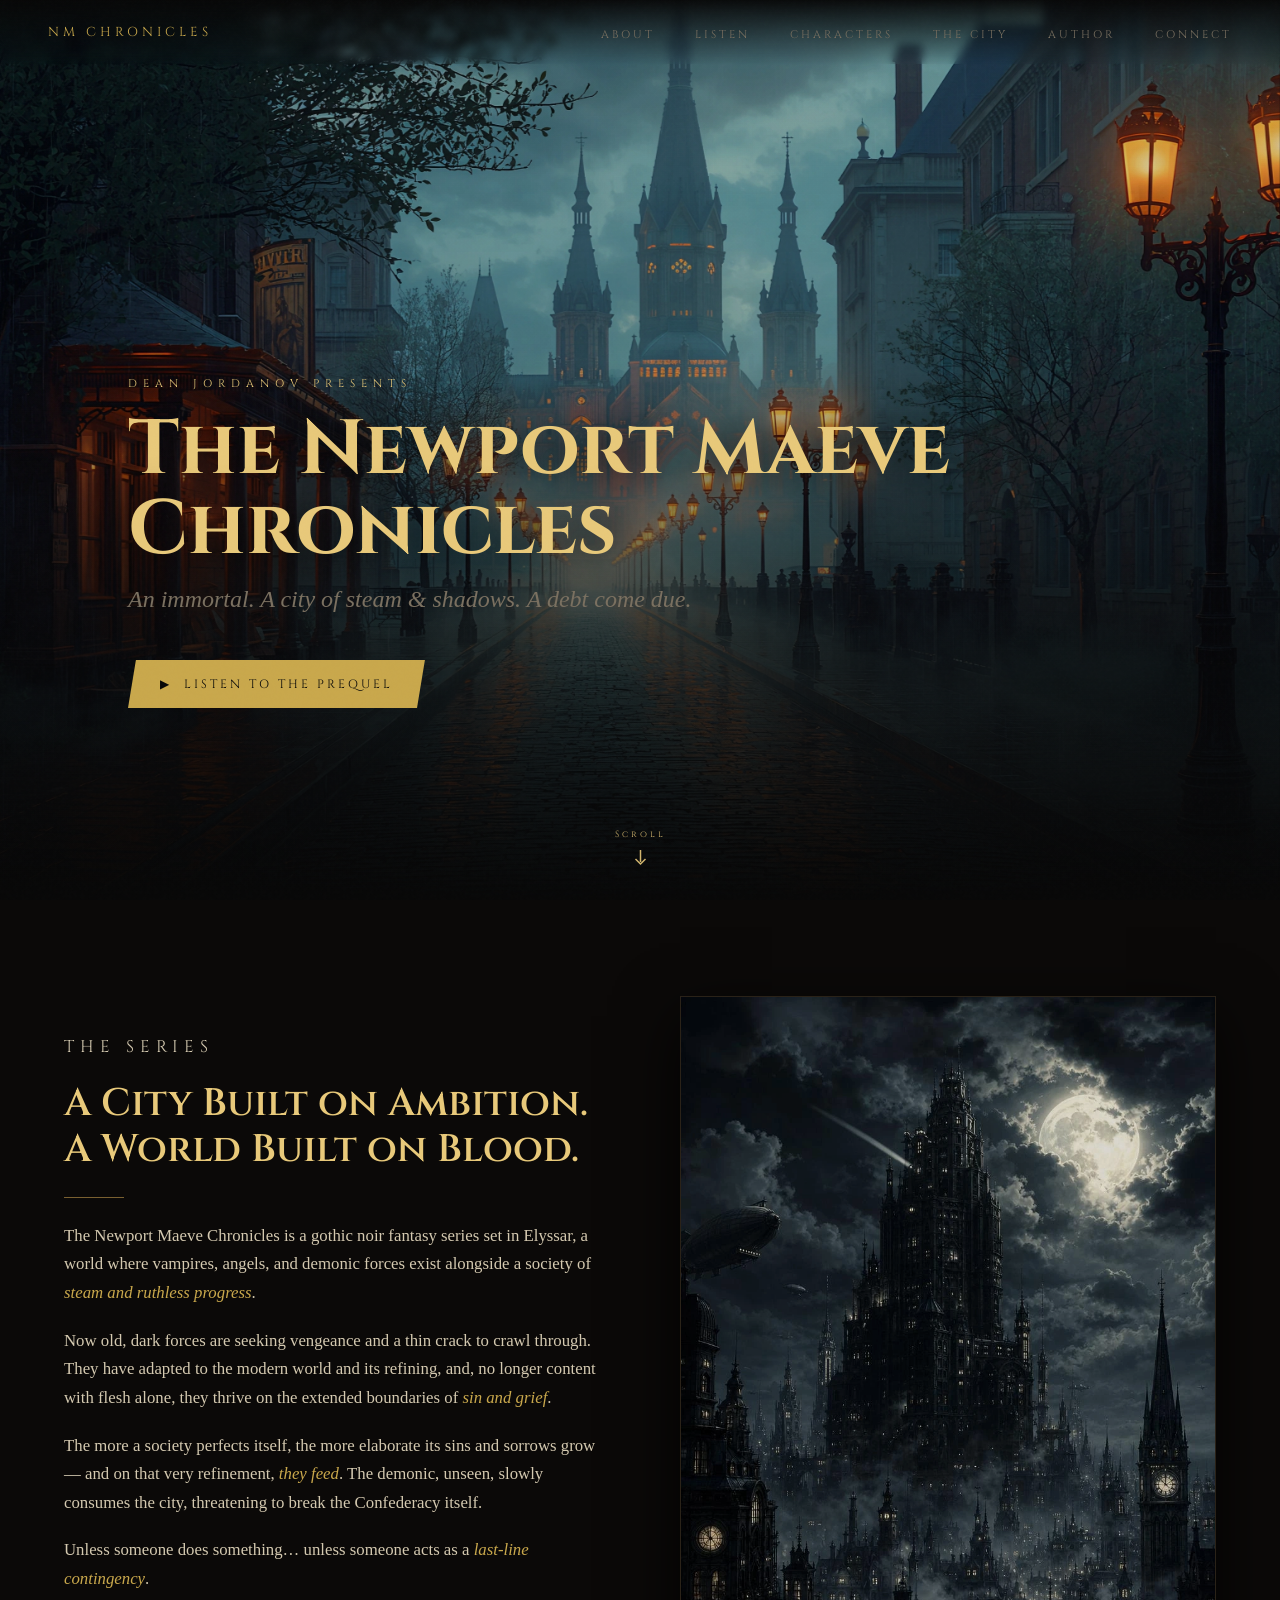
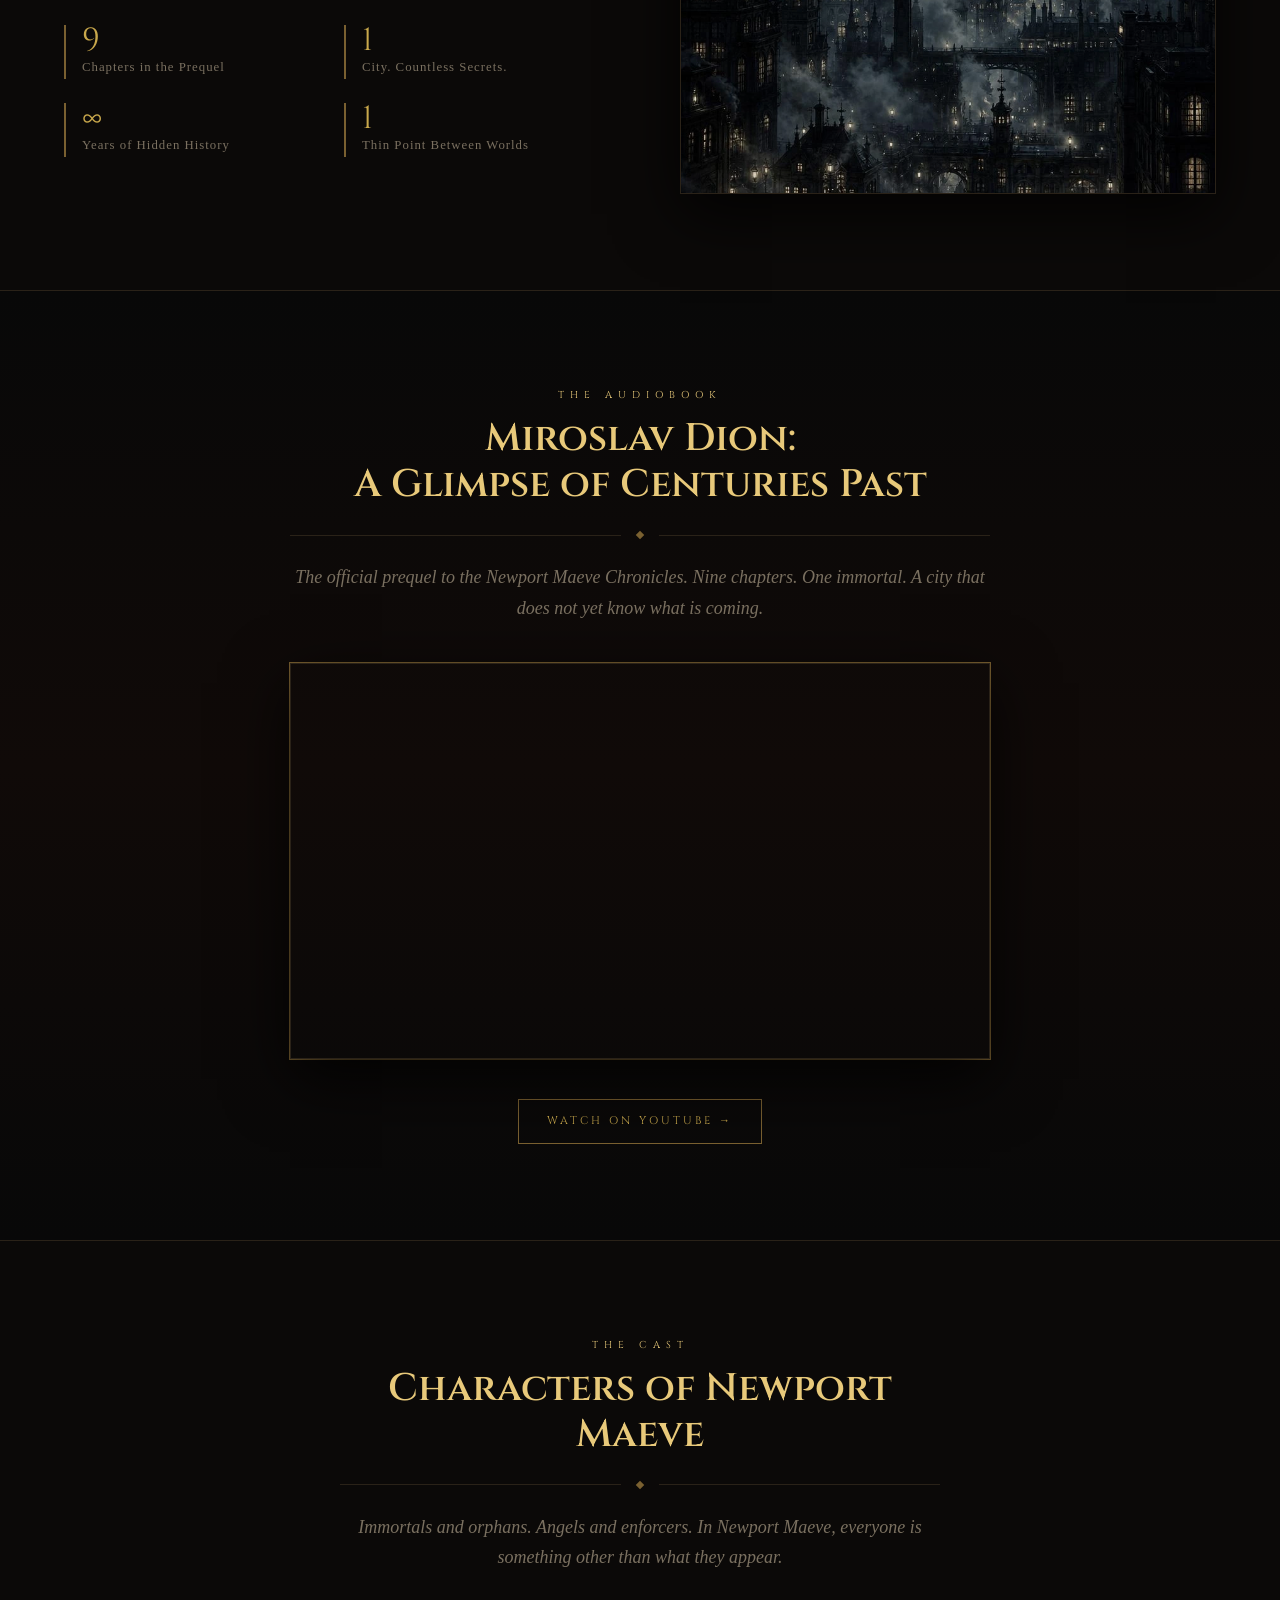
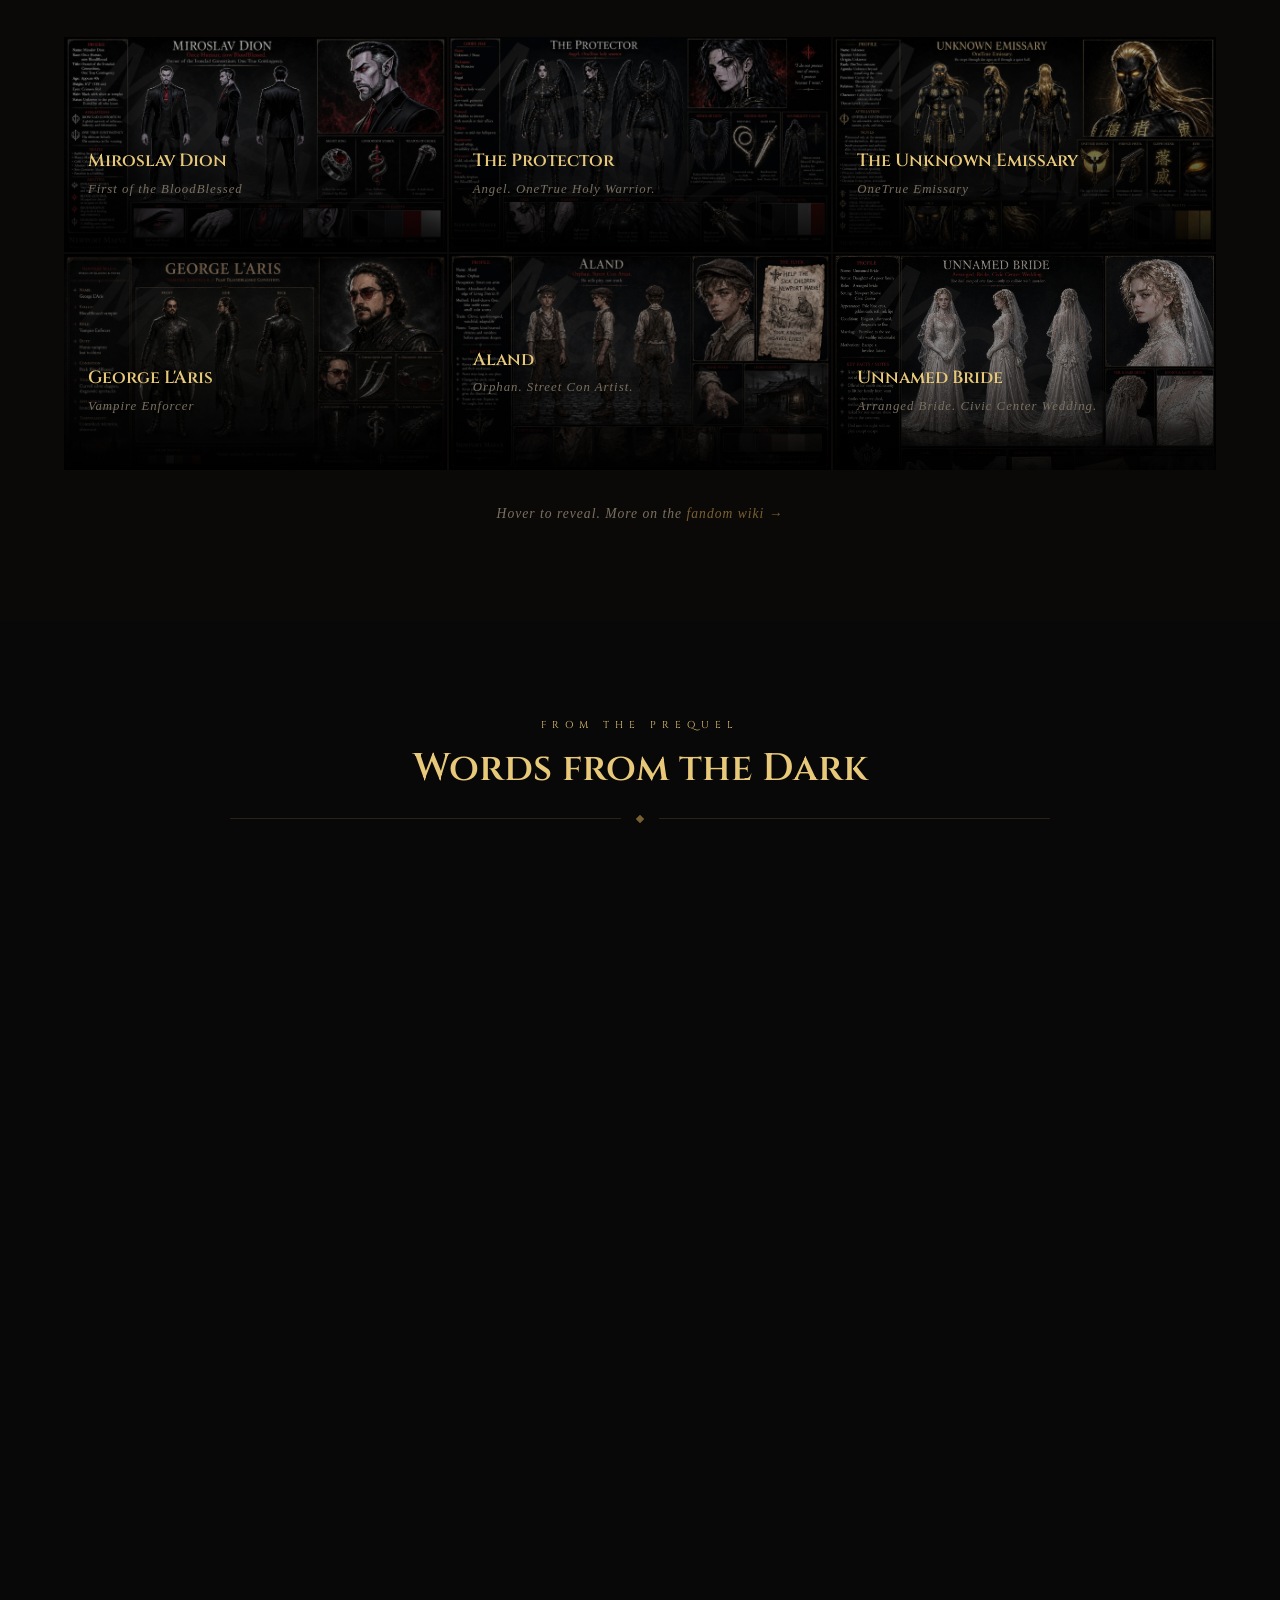
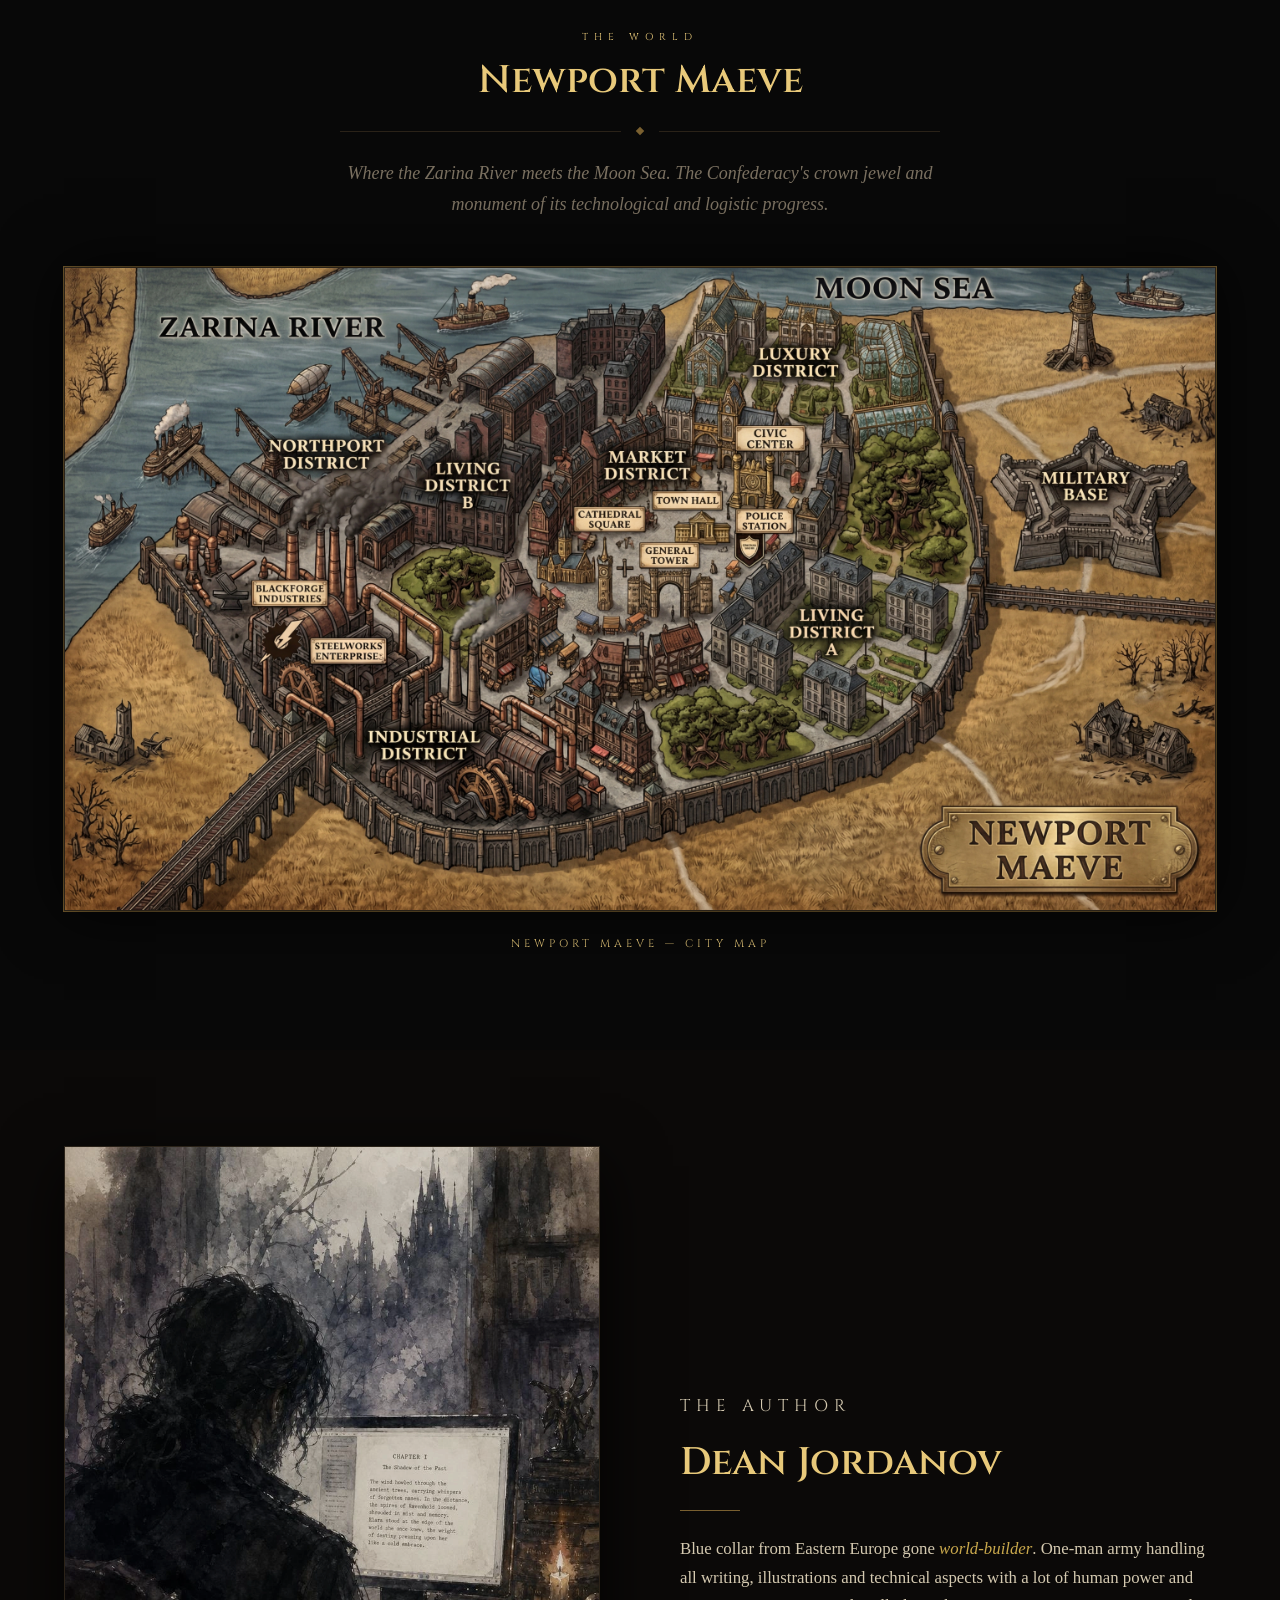
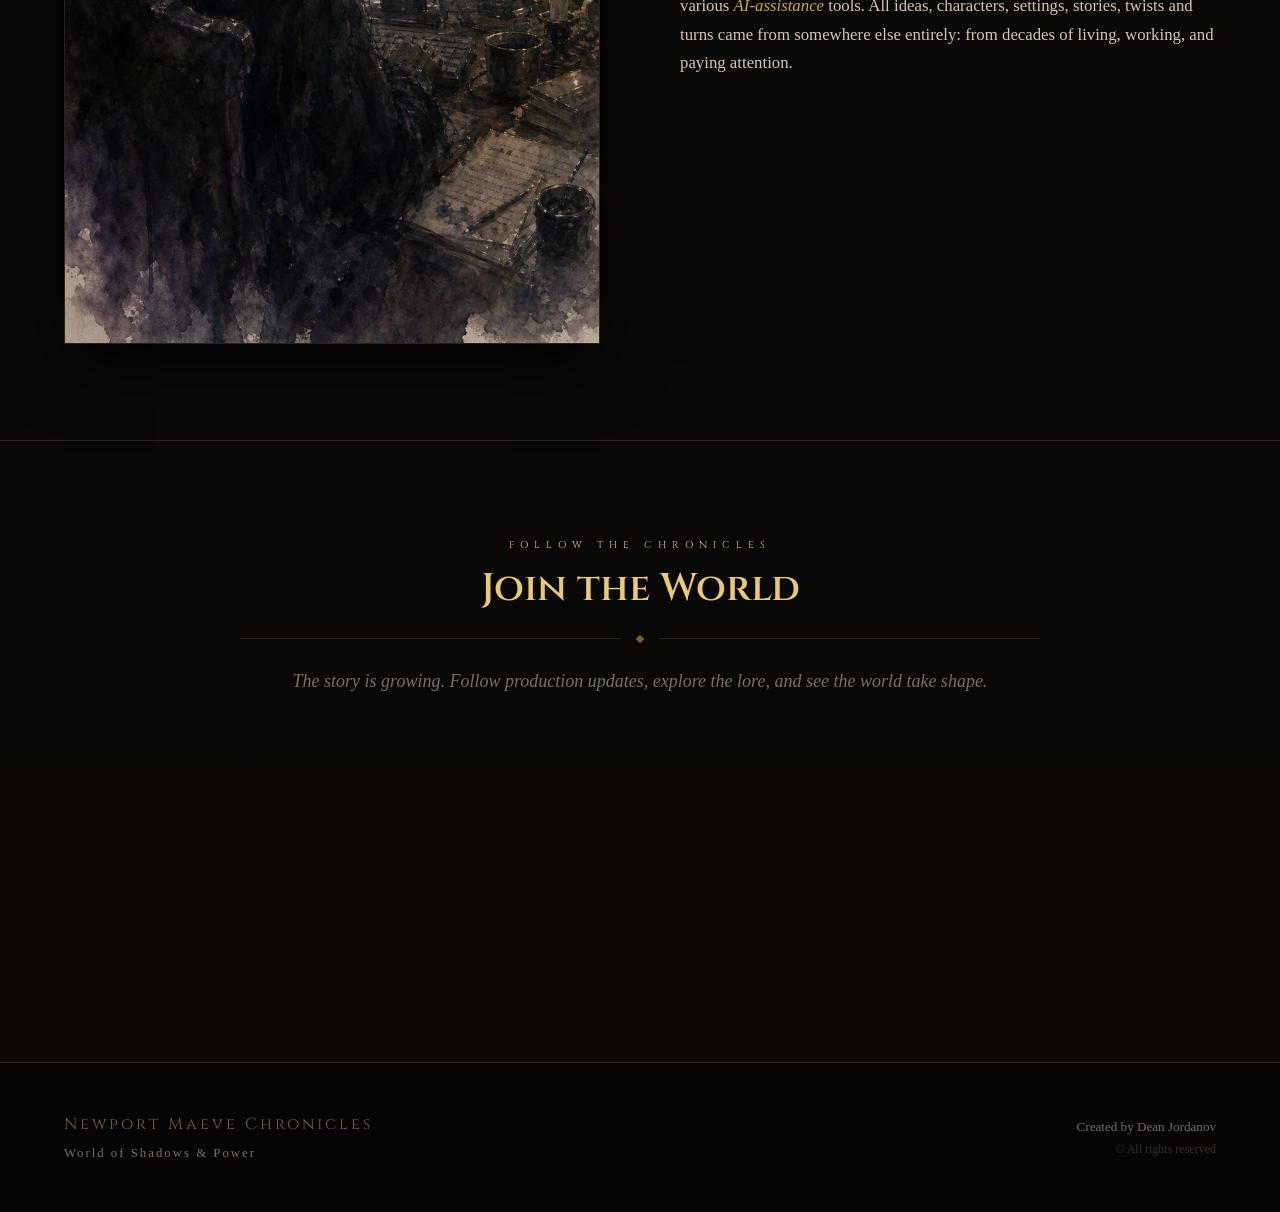
==== index.html @ fdd252ef "refactor: add font files locally and restructure assets folder" ====
<!DOCTYPE html>
<html lang="en">
<head>
<meta charset="UTF-8">
<meta name="viewport" content="width=device-width, initial-scale=1.0">
<meta name="robots" content="index, follow">
<meta name="referrer" content="strict-origin-when-cross-origin">
<meta name="author" content="Dean Jordanov">
<meta name="description" content="A gothic noir fantasy by Dean Jordanov. In Newport Maeve, a city of brass and steam, a thousand-year-old vampire is handed an assignment he cannot refuse. The prequel audiobook is free on YouTube.">
<meta name="keywords" content="Newport Maeve Chronicles, Newport Maeve, dark fantasy series, gothic fantasy, vampire fiction, audiobook, Dean Jordanov, Miroslav Dion, BloodBlessed, dark fantasy audiobook">
<link rel="canonical" href="https://newportmaeve.com/">
<meta property="og:type" content="website">
<meta property="og:site_name" content="The Newport Maeve Chronicles">
<meta property="og:title" content="The Newport Maeve Chronicles | An immortal. A city of steam &amp; shadows. A debt come due.">
<meta property="og:description" content="A gothic noir fantasy by Dean Jordanov. In Newport Maeve, a city of brass and steam, a thousand-year-old vampire is handed an assignment he cannot refuse. The prequel audiobook is free on YouTube.">
<meta property="og:image" content="https://newportmaeve.com/assets/images/cover.webp">
<meta property="og:url" content="https://newportmaeve.com/">
<meta name="twitter:card" content="summary_large_image">
<meta name="twitter:title" content="The Newport Maeve Chronicles | An immortal. A city of steam &amp; shadows. A debt come due.">
<meta name="twitter:description" content="A gothic noir fantasy by Dean Jordanov. In Newport Maeve, a city of brass and steam, a thousand-year-old vampire takes an assignment he cannot refuse.">
<meta name="twitter:image" content="https://newportmaeve.com/assets/images/cover.webp">
<title>The Newport Maeve Chronicles | Gothic Noir Fantasy</title>
<script type="application/ld+json" src="data/schema.json"></script>
<link rel="stylesheet" href="css/reset.css">
<link rel="stylesheet" href="css/general.css">
<link rel="stylesheet" href="css/typography.css">
<link rel="stylesheet" href="css/components/nav.css">
<link rel="stylesheet" href="css/components/hero.css">
<link rel="stylesheet" href="css/components/about.css">
<link rel="stylesheet" href="css/components/listen.css">
<link rel="stylesheet" href="css/components/characters.css">
<link rel="stylesheet" href="css/components/quotes.css">
<link rel="stylesheet" href="css/components/map.css">
<link rel="stylesheet" href="css/components/author.css">
<link rel="stylesheet" href="css/components/connect.css">
<link rel="stylesheet" href="css/components/footer.css">
<link rel="stylesheet" href="css/components/lightbox.css">
</head>
<body>

<nav>
  <a href="#" class="nav-logo">NM Chronicles</a>
  <ul class="nav-links">
    <li><a href="#about">About</a></li>
    <li><a href="#listen">Listen</a></li>
    <li><a href="#characters">Characters</a></li>
    <li><a href="#map">The City</a></li>
    <li><a href="#author">Author</a></li>
    <li><a href="#connect">Connect</a></li>
  </ul>
</nav>

<section class="hero">
  <div class="hero-bg"></div>
  <div class="hero-overlay"></div>
  <div class="hero-content">
    <p class="hero-eyebrow">Dean Jordanov presents</p>
    <h1 class="hero-title">The Newport Maeve<br>Chronicles</h1>
    <p class="hero-subtitle">An immortal. A city of steam &amp; shadows. A debt come due.</p>
    <a href="https://youtu.be/gg5DZfQgrho?si=nwGPkU6QQ4LaS6uQ" data-site-link="youtube" target="_blank" rel="noopener" class="hero-cta">&#9654;&nbsp; Listen to the Prequel</a>
  </div>
  <div class="scroll-hint">
    <span>Scroll</span>
    <svg width="16" height="20" viewBox="0 0 16 20" fill="none" stroke-width="1.5"><path d="M8 2v12M3 11l5 5 5-5"/></svg>
  </div>
</section>

<section id="about">
  <div class="about">
    <div class="about-text">
      <p class="section-label">The Series</p>
      <h2 class="section-title">A City Built on Ambition.<br>A World Built on Blood.</h2>
      <div class="divider"></div>
      <p>The Newport Maeve Chronicles is a gothic noir fantasy series set in Elyssar, a world where vampires, angels, and demonic forces exist alongside a society of <em>steam and ruthless progress</em>.</p>
      <p>Now old, dark forces are seeking vengeance and a thin crack to crawl through. They have adapted to the modern world and its refining, and, no longer content with flesh alone, they thrive on the extended boundaries of <em>sin and grief</em>.</p> 
      <p>The more a society perfects itself, the more elaborate its sins and sorrows grow — and on that very refinement, <em>they feed</em>. The demonic, unseen, slowly consumes the city, threatening to break the Confederacy itself.</p>
      <p>Unless someone does something… unless someone acts as a <em>last-line contingency</em>.</p>
      <div class="stat-grid">
        <div class="stat"><div class="stat-num">9</div><div class="stat-label">Chapters in the Prequel</div></div>
        <div class="stat"><div class="stat-num">1</div><div class="stat-label">City. Countless Secrets.</div></div>
        <div class="stat"><div class="stat-num">&infin;</div><div class="stat-label">Years of Hidden History</div></div>
        <div class="stat"><div class="stat-num">1</div><div class="stat-label">Thin Point Between Worlds</div></div>
      </div>
    </div>
    <div class="about-img-wrap">
      <img src="assets/images/ironclad.webp" alt="The Ironclad Consortium tower in Newport Maeve">
    </div>
  </div>
</section>

<section id="listen" class="listen-section">
  <div class="listen-inner">
    <p class="section-label">The Audiobook</p>
    <h2 class="section-title">Miroslav Dion:<br>A Glimpse of Centuries Past</h2>
    <div class="ornament"><div class="ornament-line"></div><div class="ornament-diamond"></div><div class="ornament-line"></div></div>
    <p class="section-lead">The official prequel to the Newport Maeve Chronicles. Nine chapters. One immortal. A city that does not yet know what is coming.</p>
    <div class="yt-embed">
      <iframe data-site-link="youtube-embed" src="https://www.youtube-nocookie.com/embed/gg5DZfQgrho" title="Newport Maeve Chronicles Prequel Audiobook" allow="accelerometer; autoplay; clipboard-write; encrypted-media; gyroscope; picture-in-picture; web-share" referrerpolicy="strict-origin-when-cross-origin" allowfullscreen loading="lazy"></iframe>
    </div>
    <a href="https://youtu.be/gg5DZfQgrho?si=nwGPkU6QQ4LaS6uQ" data-site-link="youtube" target="_blank" rel="noopener" class="yt-link">Watch on YouTube &rarr;</a>
  </div>
</section>

<section id="characters" class="characters-section">
  <div class="characters-header">
    <p class="section-label">The Cast</p>
    <h2 class="section-title">Characters of Newport Maeve</h2>
    <div class="ornament"><div class="ornament-line"></div><div class="ornament-diamond"></div><div class="ornament-line"></div></div>
    <p class="section-lead">Immortals and orphans. Angels and enforcers. In Newport Maeve, everyone is something other than what they appear.</p>
  </div>
  <div class="char-grid"></div>
  <p class="char-footnote">Hover to reveal. More on the <a href="https://newport-maeve.fandom.com/wiki/Newport_Maeve_Chronicles_Wiki" data-site-link="fandomWiki" target="_blank">fandom wiki &rarr;</a></p>
</section>

<section id="quotes" class="quotes-section">
  <div class="quotes-inner">
    <p class="section-label">From the Prequel</p>
    <h2 class="section-title">Words from the Dark</h2>
    <div class="ornament"><div class="ornament-line"></div><div class="ornament-diamond"></div><div class="ornament-line"></div></div>
      <blockquote class="pull-quote">
        <p>&ldquo;You presume the One True is asking.&rdquo;</p>
        <cite>&mdash; The Entity, to Dion</cite>
      </blockquote>
      <blockquote class="pull-quote">
        <p>&ldquo;Because it is the pinnacle, your crowning monument to progress. The most technologically advanced city of your age. Where ambition walks hand in hand with hubris. And progress breeds corruption. Corruption blossoms into indulgence. And indulgence sharpens hunger into obsession, polishes desire until it gleams. The hellspawn, Dion&hellip; they do not feed on blood or flesh. They feed on that refinement, on cravings shaped by civilization itself.&rdquo;</p>
        <cite>&mdash; The Entity, on Newport Maeve</cite>
      </blockquote>
      <blockquote class="pull-quote">
        <p>&ldquo;Listen, Protector. It will not happen. I have a strict protocol for who can be what in my society. If you find otherwise, you can seek me out again&mdash;and then we can have any kind of conversation you wish.&rdquo;</p>
        <cite>&mdash; Dion, to the Protector</cite>
      </blockquote>
  </div>
</section>

<section id="map" class="map-section">
  <div class="map-header">
    <p class="section-label">The World</p>
    <h2 class="section-title">Newport Maeve</h2>
    <div class="ornament"><div class="ornament-line"></div><div class="ornament-diamond"></div><div class="ornament-line"></div></div>
    <p class="section-lead">Where the Zarina River meets the Moon Sea. The Confederacy's crown jewel and monument of its technological and logistic progress.</p>
  </div>
  <div class="map-container">
    <img src="assets/images/map.webp" alt="..." loading="lazy">
  </div>
  <p class="map-caption">Newport Maeve — City Map</p>
</section>

<section id="author" class="author-section">
  <div class="author-grid">
    <div class="about-img-wrap">
      <img src="assets/images/architect.webp" alt="Dean Jordanov, creator of The Newport Maeve Chronicles">
    </div>
    <div class="author-text">
      <p class="section-label">The Author</p>
      <h2 class="section-title">Dean Jordanov</h2>
      <div class="divider"></div>
      <p>Blue collar from Eastern Europe gone <em>world-builder</em>. One-man army handling all writing, illustrations and technical aspects with a lot of human power and various <em>AI-assistance</em> tools. All ideas, characters, settings, stories, twists and turns came from somewhere else entirely: from decades of living, working, and paying attention.</p>
    </div>
  </div>
</section>

<section id="connect" class="connect-section">
  <div class="connect-inner">
    <p class="section-label">Follow the Chronicles</p>
    <h2 class="section-title">Join the World</h2>
    <div class="ornament"><div class="ornament-line"></div><div class="ornament-diamond"></div><div class="ornament-line"></div></div>
    <p class="section-lead">The story is growing. Follow production updates, explore the lore, and see the world take shape.</p>
    <div class="links-grid">
      <a href="https://youtu.be/gg5DZfQgrho?si=nwGPkU6QQ4LaS6uQ" data-site-link="youtube" target="_blank" rel="noopener" class="link-card">
        <div class="link-icon">&#9654;</div>
        <div><div class="link-label">YouTube</div><div class="link-desc">Official prequel audiobook</div></div>
      </a>
      <a href="https://newport-maeve.fandom.com/wiki/Newport_Maeve_Chronicles_Wiki" data-site-link="fandomWiki" target="_blank" rel="noopener" class="link-card">
        <div class="link-icon">&#128214;</div>
        <div><div class="link-label">Fandom Wiki</div><div class="link-desc">Lore, characters &amp; world-building</div></div>
      </a>
      <a href="https://www.deviantart.com/deant01/gallery/92908164/Newport Maeve-chroncles-art" data-site-link="deviantArt" target="_blank" rel="noopener" class="link-card">
        <div class="link-icon">&#127912;</div>
        <div><div class="link-label">DeviantArt</div><div class="link-desc">Character concept designs &amp; art</div></div>
      </a>
      <a href="https://www.facebook.com/NewportMaeveChronicles/" data-site-link="facebook" target="_blank" rel="noopener" class="link-card">
        <div class="link-icon">&#128226;</div>
        <div><div class="link-label">Facebook</div><div class="link-desc">Production announcements</div></div>
      </a>
    </div>
  </div>
</section>

<div class="lightbox" id="lightbox" aria-hidden="true">
  <button class="lightbox-close" id="lightboxClose" aria-label="Close">&times;</button>
  <img id="lightboxImg" src="" alt="">
  <span class="lightbox-hint">Click outside or &times; to close</span>
</div>

<footer>
  <div>
    <div class="footer-logo">Newport Maeve Chronicles</div>
    <div class="footer-sub">World of Shadows &amp; Power</div>
  </div>
  <div class="footer-credit">Created by Dean Jordanov<br><span class="footer-copy">&copy; All rights reserved</span></div>
</footer>

<script type="module" src="js/main.js"></script>
</body>
</html>
---- css/general.css ----
:root {
  --gold: #C9A84C;
  --gold-light: #E8C97A;
  --gold-dim: #7A6030;
  --crimson: #8B1A1A;
  --crimson-bright: #C0392B;
  --bg-deep: #080808;
  --bg-card: #0E0C0A;
  --bg-section: #0B0908;
  --text: #D4C9B0;
  --text-dim: #7A7060;
  --border: #2A2218;
}

html {
  scroll-behavior: smooth;
}

body {
  background: var(--bg-deep);
  color: var(--text);
  font-family: 'Crimson Text', Georgia, serif;
  font-size: 18px;
  line-height: 1.7;
  overflow-x: hidden;
  cursor: default;
}

body::before {
  content: '';
  position: fixed;
  inset: 0;
  background-image: url("data:image/svg+xml,%3Csvg viewBox='0 0 256 256' xmlns='http://www.w3.org/2000/svg'%3E%3Cfilter id='noise'%3E%3CfeTurbulence type='fractalNoise' baseFrequency='0.9' numOctaves='4' stitchTiles='stitch'/%3E%3C/filter%3E%3Crect width='100%25' height='100%25' filter='url(%23noise)' opacity='0.04'/%3E%3C/svg%3E");
  pointer-events: none;
  z-index: 9999;
  opacity: 0.35;
}

section {
  padding: 6rem 4rem;
}

#about {
  background: var(--bg-section);
}

@media (max-width: 900px) {
  section {
    padding: 4rem 1.5rem;
  }
}
---- css/typography.css ----
/* Local font-face declarations (load from assets/fonts) */
@font-face {
  font-family: 'Cinzel';
  src: url('../assets/fonts/Cinzel-VariableFont_wght.ttf') format('truetype');
  font-weight: 100 900;
  font-style: normal;
  font-display: swap;
}

.section-label {
  font-family: 'Cinzel', serif;
  font-size: 10px;
  letter-spacing: 6px;
  color: var(--gold-light);
  text-transform: uppercase;
  margin-bottom: 0.75rem;
}

.section-title {
  font-family: 'Cinzel', serif;
  font-size: clamp(1.6rem, 3vw, 2.6rem);
  color: var(--gold-light);
  font-weight: 600;
  margin-bottom: 1.5rem;
  line-height: 1.2;
}

.section-lead {
  color: var(--text-dim);
  font-style: italic;
}

.divider {
  width: 60px;
  height: 1px;
  background: var(--gold-dim);
  margin: 1.5rem 0;
}

.ornament {
  display: flex;
  align-items: center;
  gap: 1rem;
  margin: 1.5rem 0;
}

.ornament-line {
  flex: 1;
  height: 1px;
  background: var(--border);
}

.ornament-diamond {
  width: 6px;
  height: 6px;
  background: var(--gold-dim);
  transform: rotate(45deg);
  flex-shrink: 0;
}
---- css/components/nav.css ----
nav {
  position: fixed;
  top: 0;
  left: 0;
  right: 0;
  z-index: 100;
  display: flex;
  justify-content: space-between;
  align-items: center;
  padding: 0 3rem;
  height: 64px;
  background: linear-gradient(to bottom, rgba(8, 8, 8, 0.97) 0%, rgba(8, 8, 8, 0) 100%);
  backdrop-filter: blur(4px);
}

.nav-logo {
  font-family: 'Cinzel', serif;
  font-size: 13px;
  letter-spacing: 4px;
  color: var(--gold);
  text-transform: uppercase;
  text-decoration: none;
}

.nav-links {
  display: flex;
  gap: 2.5rem;
  list-style: none;
}

.nav-links a {
  font-family: 'Cinzel', serif;
  font-size: 11px;
  letter-spacing: 3px;
  text-transform: uppercase;
  color: var(--text-dim);
  text-decoration: none;
  transition: color 0.3s;
}

.nav-links a:hover {
  color: var(--gold-light);
}

@media (max-width: 900px) {
  nav {
    padding: 0 1.5rem;
  }

  .nav-links {
    gap: 1.2rem;
  }
}

@media (max-width: 600px) {
  .nav-links {
    display: none;
  }
}
---- css/components/hero.css ----
.hero {
  position: relative;
  height: 100vh;
  min-height: 600px;
  display: flex;
  align-items: flex-end;
  overflow: hidden;
}

.hero-bg {
  position: absolute;
  inset: 0;
  background-image: url('../../assets/cover.webp');
  background-size: cover;
  background-position: center 30%;
  transform: scale(1.05);
  animation: heroZoom 20s ease-out forwards;
}

@keyframes heroZoom {
  from { transform: scale(1.05); }
  to { transform: scale(1.0); }
}

.hero-overlay {
  position: absolute;
  inset: 0;
  background: linear-gradient(to bottom, rgba(8, 8, 8, 0.2) 0%, rgba(8, 8, 8, 0.1) 40%, rgba(8, 8, 8, 0.7) 70%, rgba(8, 8, 8, 1) 100%);
}

.hero-content {
  position: relative;
  z-index: 2;
  width: 100%;
  padding: 0 4rem 6rem;
  animation: heroFade 2s ease-out forwards;
}

@keyframes heroFade {
  from {
    opacity: 0;
    transform: translateY(30px);
  }
  to {
    opacity: 1;
    transform: translateY(0);
  }
}

.hero-eyebrow {
  font-family: 'Cinzel', serif;
  font-size: 11px;
  letter-spacing: 6px;
  color: var(--gold-light);
  text-transform: uppercase;
  margin-bottom: 1rem;
}

.hero-title {
  font-family: 'Cinzel', serif;
  font-size: clamp(2.4rem, 6vw, 5.5rem);
  font-weight: 700;
  color: var(--gold-light);
  line-height: 1.05;
  text-shadow: 0 4px 40px rgba(0, 0, 0, 0.9);
  margin-bottom: 0.5rem;
}

.hero-subtitle {
  font-family: 'Crimson Text', serif;
  font-style: italic;
  font-size: clamp(1.1rem, 2vw, 1.5rem);
  color: var(--text-dim);
  margin-bottom: 2.5rem;
}

.hero-cta {
  display: inline-flex;
  align-items: center;
  gap: 0.75rem;
  font-family: 'Cinzel', serif;
  font-size: 12px;
  letter-spacing: 3px;
  text-transform: uppercase;
  color: var(--bg-deep);
  background: var(--gold);
  padding: 14px 32px;
  text-decoration: none;
  transition: background 0.3s, transform 0.2s;
  clip-path: polygon(8px 0%, 100% 0%, calc(100% - 8px) 100%, 0% 100%);
}

.hero-cta:hover {
  background: var(--gold-light);
  transform: translateY(-2px);
}

.scroll-hint {
  position: absolute;
  bottom: 2rem;
  left: 50%;
  transform: translateX(-50%);
  display: flex;
  flex-direction: column;
  align-items: center;
  gap: 6px;
  opacity: 0.9;
  animation: bounce 2s infinite;
}

.scroll-hint span {
  font-family: 'Cinzel', serif;
  font-size: 9px;
  letter-spacing: 3px;
  color: var(--gold-light);
}

.scroll-hint svg {
  stroke: var(--gold-light);
}

@keyframes bounce {
  0%, 100% { transform: translateX(-50%) translateY(0); }
  50% { transform: translateX(-50%) translateY(6px); }
}

@media (max-width: 900px) {
  .hero-content {
    padding: 0 1.5rem 4rem;
  }
}
---- css/components/about.css ----
.about {
  background: var(--bg-section);
  display: grid;
  grid-template-columns: 1fr 1fr;
  gap: 5rem;
  align-items: center;
  max-width: 1200px;
  margin: 0 auto;
}

.about-text p {
  color: var(--text);
  margin-bottom: 1.2rem;
  font-size: 1.05rem;
}

.about-text p em {
  color: var(--gold);
  font-style: italic;
}

.about-img-wrap {
  border: 1px solid var(--border);
  box-shadow: 0 20px 60px rgba(0, 0, 0, 0.8);
}

.about-img-wrap img {
  width: 100%;
  display: block;
  filter: brightness(0.9);
}

.stat-grid {
  display: grid;
  grid-template-columns: 1fr 1fr;
  gap: 1.5rem;
  margin-top: 2rem;
}

.stat {
  border-left: 2px solid var(--gold-dim);
  padding-left: 1rem;
}

.stat-num {
  font-family: 'Cinzel', serif;
  font-size: 2rem;
  color: var(--gold);
  line-height: 1;
}

.stat-label {
  font-size: 0.8rem;
  color: var(--text-dim);
  letter-spacing: 1px;
}

@media (max-width: 900px) {
  .about {
    grid-template-columns: 1fr;
    gap: 2rem;
  }
}
---- css/components/listen.css ----
.listen-section {
  text-align: center;
  background: linear-gradient(to bottom, var(--bg-deep), #100A08, var(--bg-deep));
  border-top: 1px solid var(--border);
  border-bottom: 1px solid var(--border);
}

.listen-inner {
  max-width: 700px;
  margin: 0 auto;
}

.yt-embed {
  margin: 2.5rem auto;
  position: relative;
  padding-bottom: 56.25%;
  height: 0;
  overflow: hidden;
  border: 1px solid var(--border);
  box-shadow: 0 20px 60px rgba(0, 0, 0, 0.8), 0 0 0 1px var(--gold-dim);
}

.yt-embed iframe {
  position: absolute;
  top: 0;
  left: 0;
  width: 100%;
  height: 100%;
  border: 0;
}

.yt-link {
  display: inline-block;
  font-family: 'Cinzel', serif;
  font-size: 11px;
  letter-spacing: 3px;
  color: var(--gold);
  border: 1px solid var(--gold-dim);
  padding: 12px 28px;
  text-decoration: none;
  text-transform: uppercase;
  transition: all 0.3s;
}

.yt-link:hover {
  background: rgba(201, 168, 76, 0.1);
}
---- css/components/characters.css ----
.characters-section {
  background: var(--bg-section);
  max-width: 100%;
}

.characters-header {
  text-align: center;
  max-width: 600px;
  margin: 0 auto 4rem;
}

.char-grid {
  display: grid;
  grid-template-columns: repeat(3, 1fr);
  gap: 2px;
  max-width: 1400px;
  margin: 0 auto;
  /* Reserve vertical space before cards are loaded to avoid layout jump
     Card aspect ratio is 16/9; reserve ~2 rows on desktop so section
     has enough height when content is loaded. Uses min() so it respects
     the container max-width. */
  /* Use viewport height in min() to avoid percentage resolution issues in calc() */
  min-height: calc((min(100vh 1400px) / 3) * (9/16) * 2);
}

.char-card {
  position: relative;
  overflow: hidden;
  aspect-ratio: 16/9;
  cursor: pointer;
  background: #000;
}

.char-card img {
  width: 100%;
  height: 100%;
  object-fit: cover;
  object-position: center top;
  transition: transform 0.6s ease, filter 0.6s ease;
  filter: brightness(0.7) saturate(0.8);
}

.char-card:hover img {
  transform: scale(1.05);
  filter: brightness(0.9) saturate(1);
}

.char-card-overlay {
  position: absolute;
  inset: 0;
  background: linear-gradient(to top, rgba(0, 0, 0, 0.95) 0%, rgba(0, 0, 0, 0.3) 50%, transparent 100%);
  display: flex;
  flex-direction: column;
  justify-content: flex-end;
  padding: 1.5rem;
  transition: opacity 0.3s;
}

.char-card-name {
  font-family: 'Cinzel', serif;
  font-size: 1.1rem;
  color: var(--gold-light);
  font-weight: 600;
  margin-bottom: 2px;
}

.char-card-role {
  font-size: 0.8rem;
  color: var(--text-dim);
  letter-spacing: 1px;
  font-style: italic;
  margin-bottom: 0.6rem;
}

.char-card-quote {
  font-size: 0.82rem;
  color: var(--text);
  font-style: italic;
  line-height: 1.4;
  opacity: 0;
  transform: translateY(8px);
  transition: opacity 0.4s, transform 0.4s;
  border-left: 2px solid var(--crimson);
  padding-left: 0.6rem;
}

.char-card:hover .char-card-quote {
  opacity: 1;
  transform: translateY(0);
}

.char-card::after {
  content: '\2922';
  position: absolute;
  top: 0.8rem;
  right: 0.9rem;
  font-size: 1.1rem;
  color: var(--gold-light);
  opacity: 0;
  transition: opacity 0.3s;
  text-shadow: 0 0 8px rgba(0, 0, 0, 0.9);
  pointer-events: none;
}

.char-card:hover::after {
  opacity: 0.85;
}

.char-footnote {
  text-align: center;
  margin-top: 2rem;
  font-size: 0.85rem;
  color: var(--text-dim);
  font-style: italic;
  letter-spacing: 1px;
}

.char-footnote a {
  color: var(--gold-dim);
  text-decoration: none;
}

@media (max-width: 900px) {
  .char-grid {
    grid-template-columns: 1fr 1fr;
    /* 2 columns: reserve ~3 rows */
    min-height: calc((min(100vh, 1400px) / 2) * (9/16) * 3);
  }
}

@media (max-width: 600px) {
  .char-grid {
    grid-template-columns: 1fr;
    /* 1 column: reserve ~4 rows */
    min-height: calc((min(100vh, 1400px) / 1) * (9/16) * 4);
  }
}
---- css/components/quotes.css ----
.quotes-section {
  background: var(--bg-deep);
  text-align: center;
}

.quotes-inner {
  max-width: 820px;
  margin: 0 auto;
}

.pull-quote {
  margin: 2.5rem 0;
  position: relative;
  padding: 0 1rem;
}

.pull-quote p {
  font-family: 'Crimson Text', serif;
  font-style: italic;
  font-size: clamp(1.1rem, 1.8vw, 1.4rem);
  color: var(--text);
  line-height: 1.6;
}

.pull-quote cite {
  display: block;
  margin-top: 0.85rem;
  font-family: 'Cinzel', serif;
  font-style: normal;
  font-size: 11px;
  letter-spacing: 3px;
  text-transform: uppercase;
  color: var(--gold-light);
}
---- css/components/map.css ----
.map-section {
  background: var(--bg-deep);
  text-align: center;
}

.map-header {
  max-width: 600px;
  margin: 0 auto 3rem;
}

.map-container {
  max-width: 1200px;
  margin: 0 auto;
  position: relative;
  border: 1px solid var(--border);
  box-shadow: 0 0 60px rgba(0, 0, 0, 0.8), 0 0 0 1px var(--gold-dim);
  overflow: hidden;
}

.map-container img {
  width: 100%;
  display: block;
  transition: transform 0.4s ease;
  cursor: zoom-in;
}

.map-container:hover img {
  transform: scale(1.02);
}

.map-caption {
  font-family: 'Cinzel', serif;
  font-size: 11px;
  letter-spacing: 4px;
  color: var(--gold-light);
  margin-top: 1.5rem;
  text-transform: uppercase;
}
---- css/components/author.css ----
.author-section {
  background: var(--bg-section);
}

.author-grid {
  display: grid;
  grid-template-columns: 1fr 1fr;
  gap: 5rem;
  align-items: center;
  max-width: 1200px;
  margin: 0 auto;
}

.author-grid .about-img-wrap {
  order: -1;
}

.author-text p {
  color: var(--text);
  margin-bottom: 1.2rem;
  font-size: 1.05rem;
}

.author-text p em {
  color: var(--gold);
  font-style: italic;
}

@media (max-width: 900px) {
  .author-grid {
    grid-template-columns: 1fr;
    gap: 2rem;
  }

  .author-grid .about-img-wrap {
    order: 0;
  }
}
---- css/components/connect.css ----
.connect-section {
  background: linear-gradient(to bottom, var(--bg-deep), #0D0804);
  text-align: center;
  border-top: 1px solid var(--border);
}

.connect-inner {
  max-width: 800px;
  margin: 0 auto;
}

.links-grid {
  display: grid;
  grid-template-columns: repeat(2, 1fr);
  gap: 1.5rem;
  margin-top: 3rem;
}

.link-card {
  display: flex;
  align-items: center;
  gap: 1.2rem;
  padding: 1.5rem 2rem;
  background: var(--bg-card);
  border: 1px solid var(--border);
  text-decoration: none;
  color: var(--text);
  transition: border-color 0.3s, transform 0.2s, background 0.3s;
  position: relative;
  overflow: hidden;
}

.link-card::before {
  content: '';
  position: absolute;
  left: 0;
  top: 0;
  bottom: 0;
  width: 3px;
  background: var(--gold-dim);
  transition: background 0.3s;
}

.link-card:hover {
  border-color: var(--gold-dim);
  transform: translateY(-2px);
  background: #120E0A;
}

.link-card:hover::before {
  background: var(--gold);
}

.link-icon {
  font-size: 1.8rem;
  flex-shrink: 0;
}

.link-label {
  font-family: 'Cinzel', serif;
  font-size: 11px;
  letter-spacing: 3px;
  color: var(--gold-dim);
  text-transform: uppercase;
  margin-bottom: 2px;
  transition: color 0.3s;
}

.link-card:hover .link-label {
  color: var(--gold);
}

.link-desc {
  font-size: 0.9rem;
  color: var(--text-dim);
}

@media (max-width: 900px) {
  .links-grid {
    grid-template-columns: 1fr;
  }
}
---- css/components/footer.css ----
footer {
  border-top: 1px solid var(--border);
  padding: 3rem 4rem;
  display: flex;
  justify-content: space-between;
  align-items: center;
  background: #050505;
}

.footer-logo {
  font-family: 'Cinzel', serif;
  font-size: 16px;
  color: var(--gold-dim);
  letter-spacing: 3px;
}

.footer-sub {
  font-size: 0.8rem;
  color: var(--text-dim);
  letter-spacing: 2px;
  margin-top: 4px;
}

.footer-credit {
  font-size: 0.82rem;
  color: var(--text-dim);
  text-align: right;
}

.footer-copy {
  font-size: 0.75rem;
  color: #3A3028;
}

@media (max-width: 900px) {
  footer {
    flex-direction: column;
    gap: 1rem;
    text-align: center;
  }

  .footer-credit {
    text-align: center;
  }
}
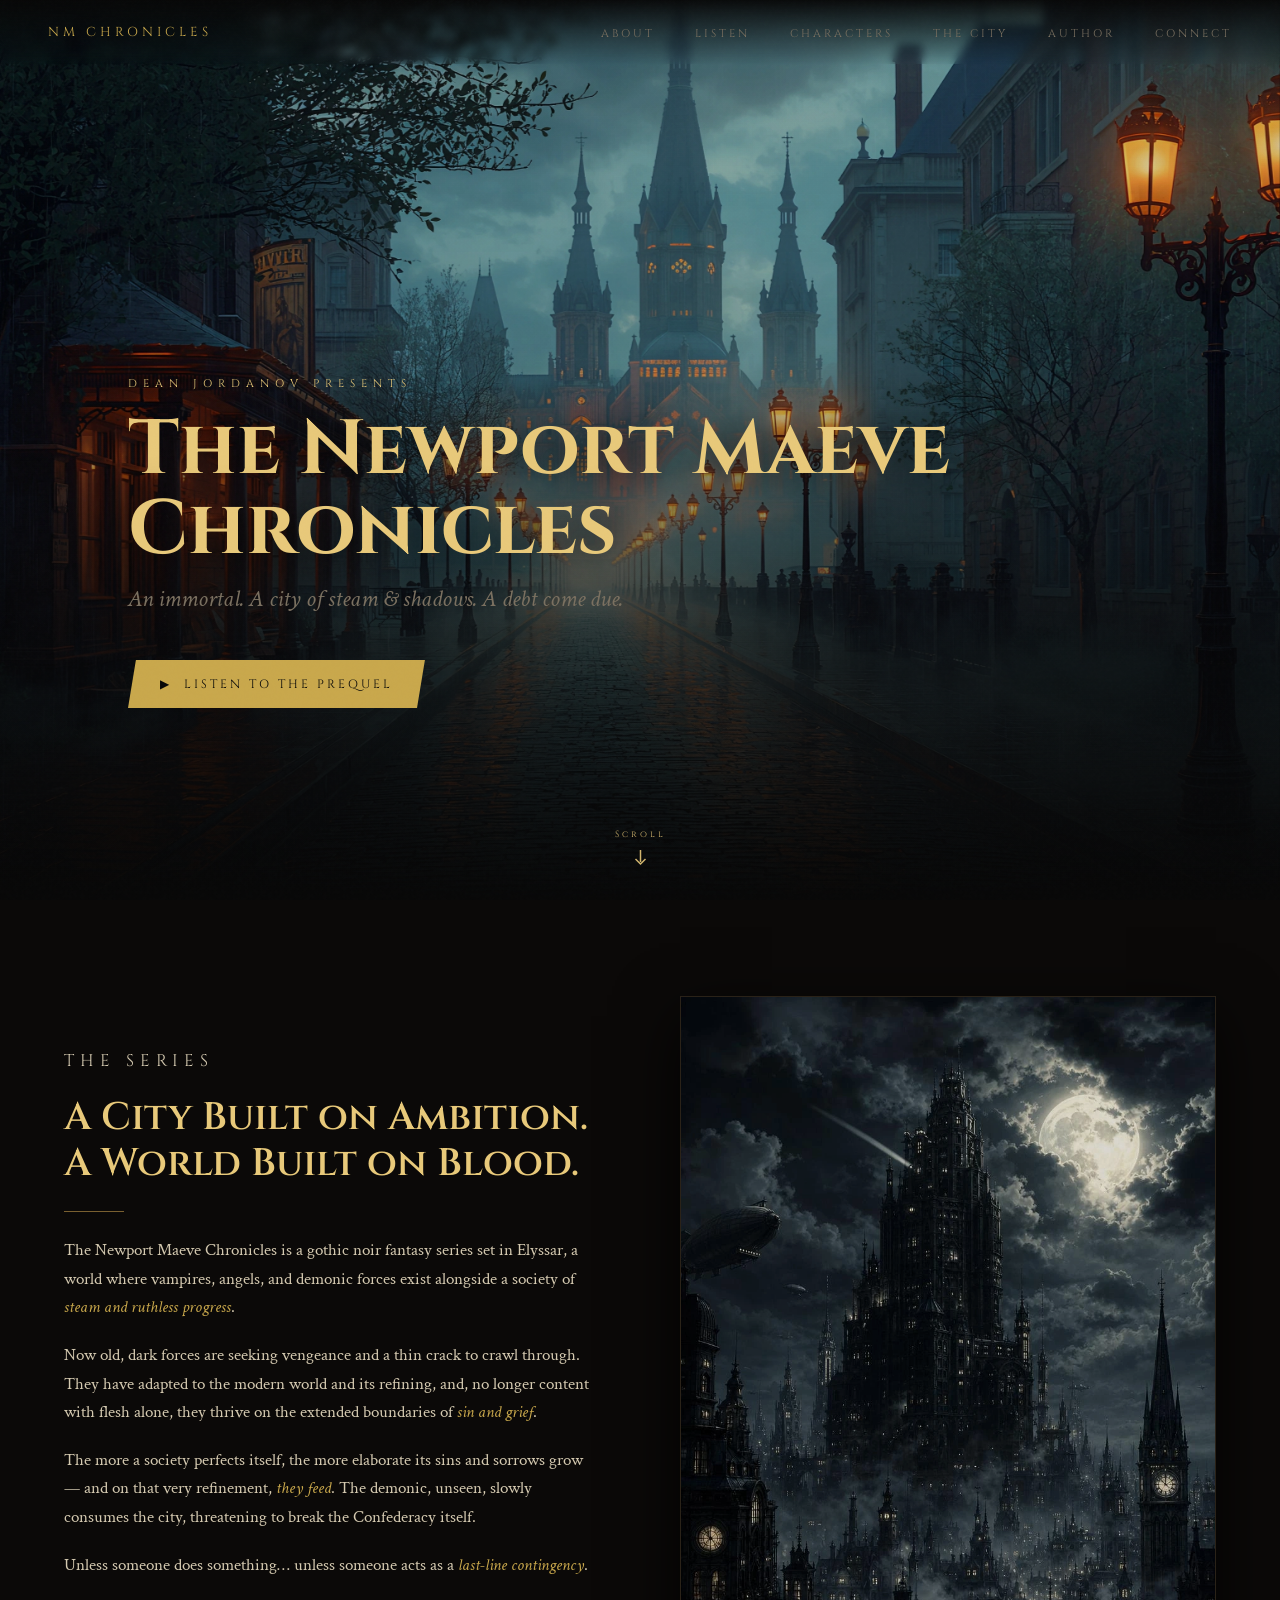
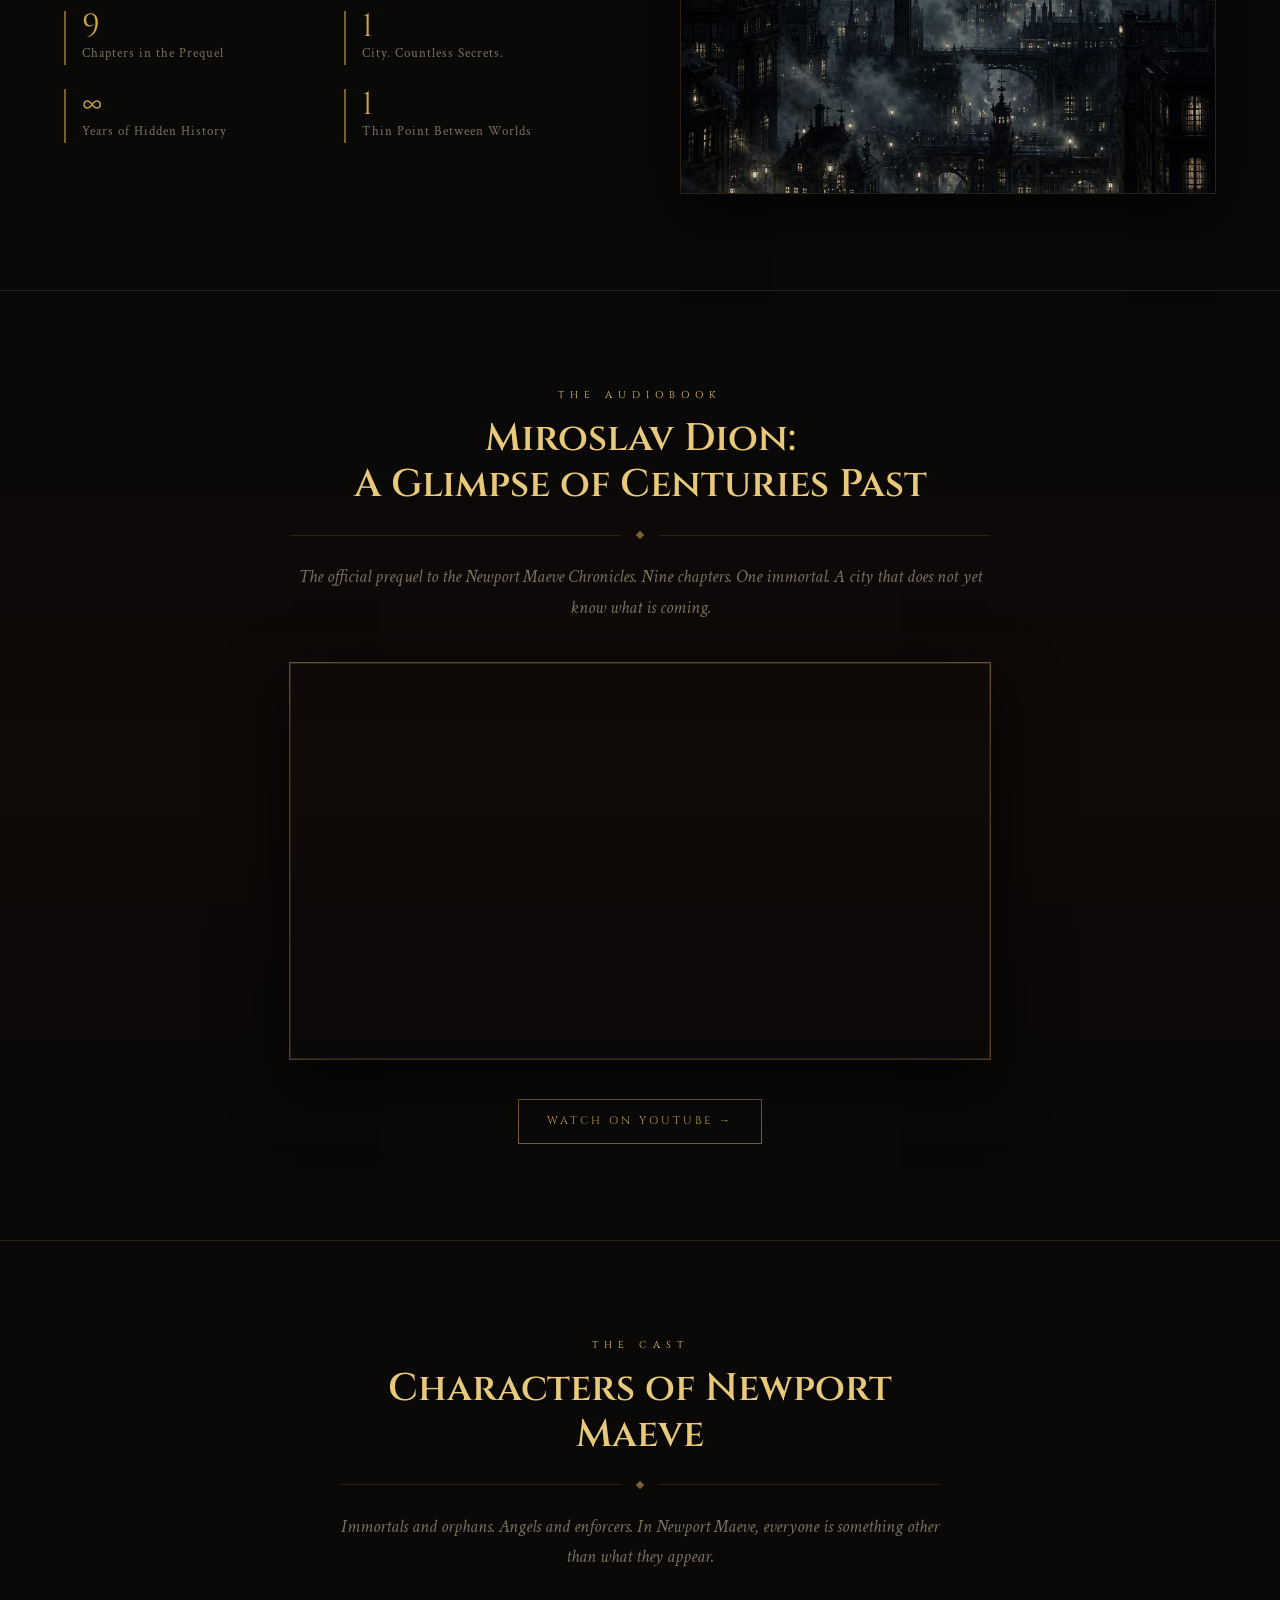
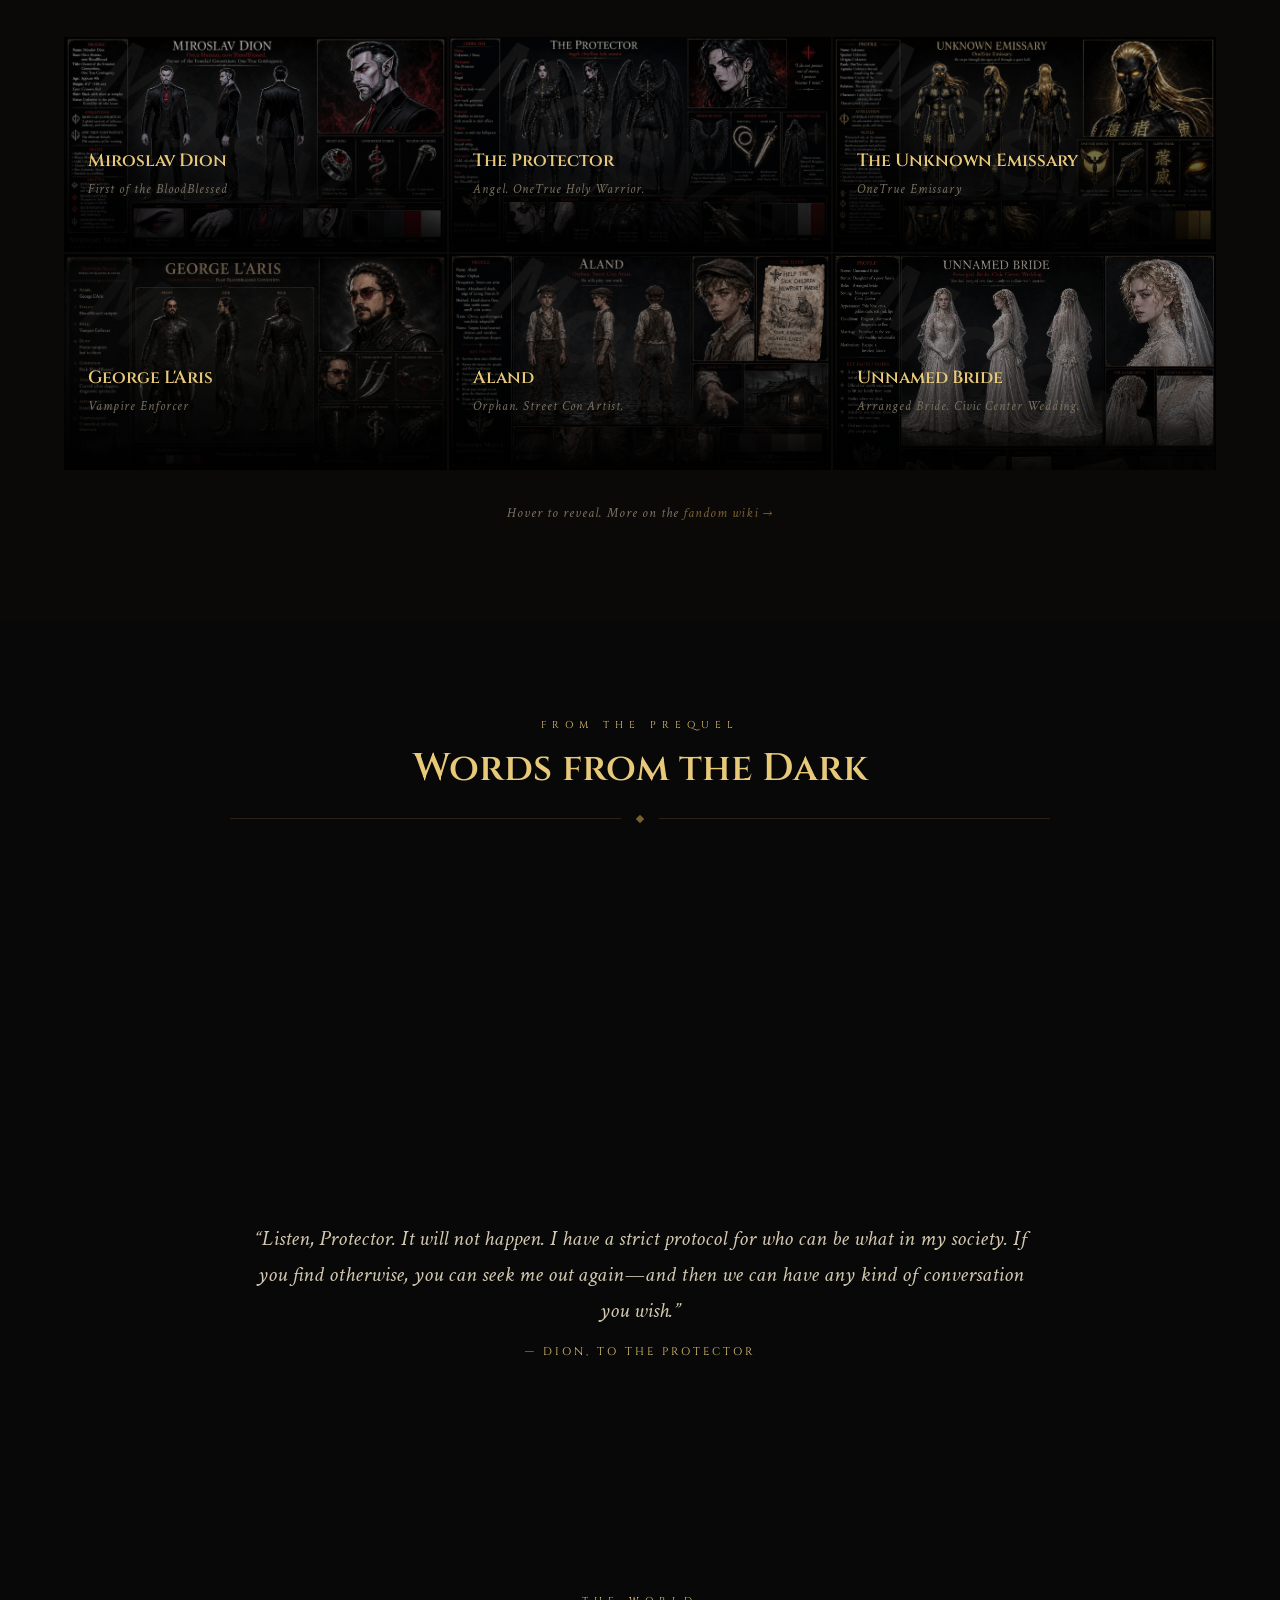
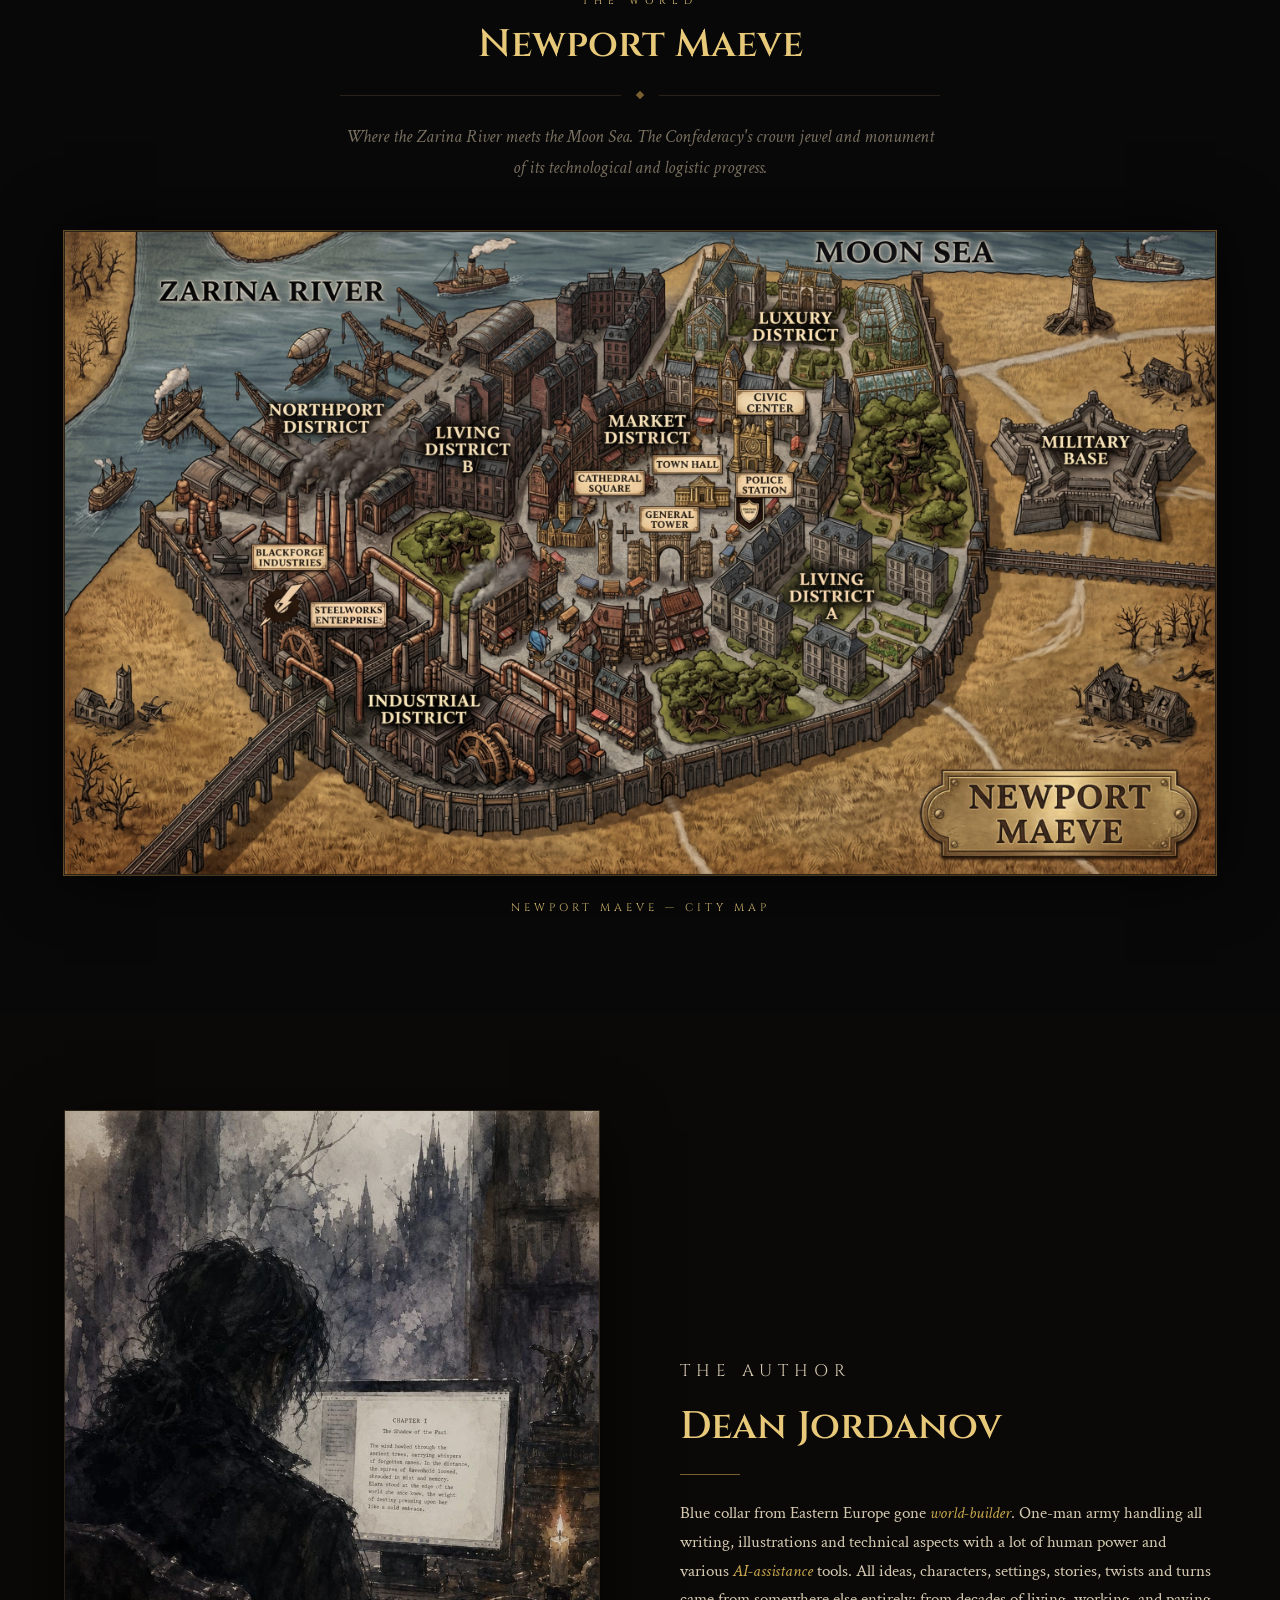
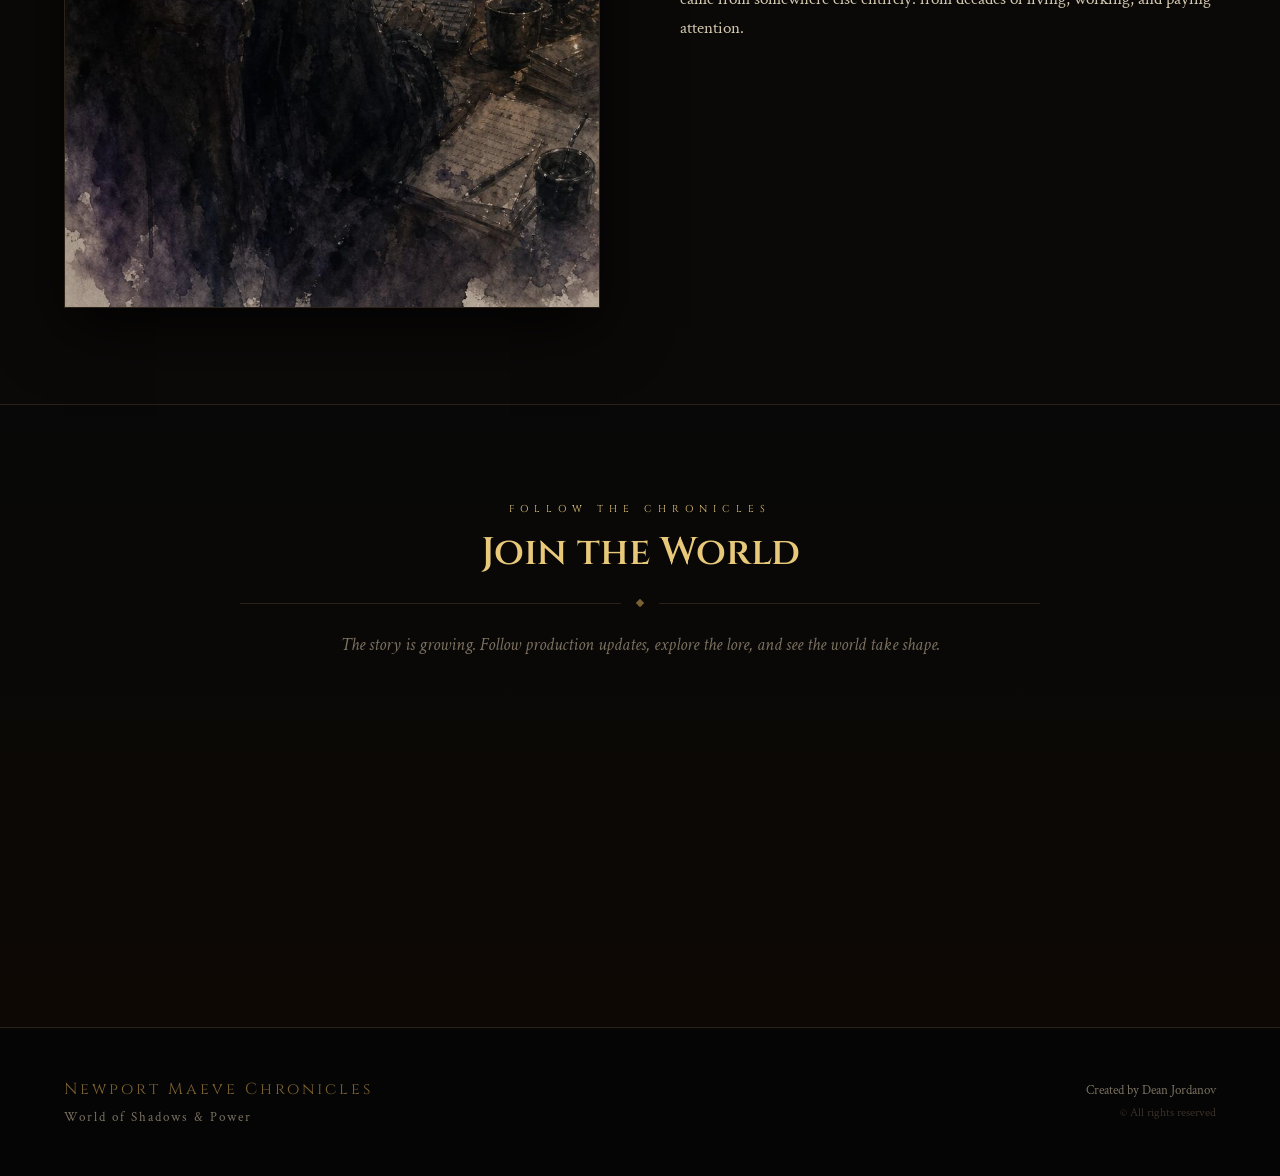
==== commit 33361805: "refactor: adapt fonts to be local" ====
--- a/index.html
+++ b/index.html
@@ -20,6 +20,11 @@
 <meta name="twitter:description" content="A gothic noir fantasy by Dean Jordanov. In Newport Maeve, a city of brass and steam, a thousand-year-old vampire takes an assignment he cannot refuse.">
 <meta name="twitter:image" content="https://newportmaeve.com/assets/images/cover.webp">
 <title>The Newport Maeve Chronicles | Gothic Noir Fantasy</title>
+  <!-- Preload hero image and local fonts -->
+  <link rel="preload" as="image" href="assets/images/cover.webp" fetchpriority="high">
+  <link rel="preload" as="font" href="assets/fonts/Cinzel,Crimson_Text/Cinzel/Cinzel-VariableFont_wght.ttf" type="font/ttf" crossorigin>
+  <link rel="preload" as="font" href="assets/fonts/Cinzel,Crimson_Text/Crimson_Text/CrimsonText-Regular.ttf" type="font/ttf" crossorigin>
+  <link rel="preload" as="font" href="assets/fonts/Cinzel,Crimson_Text/Crimson_Text/CrimsonText-SemiBold.ttf" type="font/ttf" crossorigin>
 <script type="application/ld+json" src="data/schema.json"></script>
 <link rel="stylesheet" href="css/reset.css">
 <link rel="stylesheet" href="css/general.css">
--- a/css/typography.css
+++ b/css/typography.css
@@ -1,9 +1,60 @@
 /* Local font-face declarations (load from assets/fonts) */
 @font-face {
   font-family: 'Cinzel';
-  src: url('../assets/fonts/Cinzel-VariableFont_wght.ttf') format('truetype');
+  src: local('Cinzel'),
+       url('../assets/fonts/Cinzel,Crimson_Text/Cinzel/Cinzel-VariableFont_wght.ttf') format('truetype');
   font-weight: 100 900;
   font-style: normal;
+  font-display: swap;
+}
+
+/* Local Crimson Text faces */
+@font-face {
+  font-family: 'Crimson Text';
+  src: local('Crimson Text'), local('CrimsonText-Regular'),
+       url('../assets/fonts/Cinzel,Crimson_Text/Crimson_Text/CrimsonText-Regular.ttf') format('truetype');
+  font-weight: 400;
+  font-style: normal;
+  font-display: swap;
+}
+@font-face {
+  font-family: 'Crimson Text';
+  src: local('Crimson Text Italic'), local('CrimsonText-Italic'),
+       url('../assets/fonts/Cinzel,Crimson_Text/Crimson_Text/CrimsonText-Italic.ttf') format('truetype');
+  font-weight: 400;
+  font-style: italic;
+  font-display: swap;
+}
+@font-face {
+  font-family: 'Crimson Text';
+  src: local('Crimson Text SemiBold'), local('CrimsonText-SemiBold'),
+       url('../assets/fonts/Cinzel,Crimson_Text/Crimson_Text/CrimsonText-SemiBold.ttf') format('truetype');
+  font-weight: 600;
+  font-style: normal;
+  font-display: swap;
+}
+@font-face {
+  font-family: 'Crimson Text';
+  src: local('Crimson Text SemiBold Italic'), local('CrimsonText-SemiBoldItalic'),
+       url('../assets/fonts/Cinzel,Crimson_Text/Crimson_Text/CrimsonText-SemiBoldItalic.ttf') format('truetype');
+  font-weight: 600;
+  font-style: italic;
+  font-display: swap;
+}
+@font-face {
+  font-family: 'Crimson Text';
+  src: local('Crimson Text Bold'), local('CrimsonText-Bold'),
+       url('../assets/fonts/Cinzel,Crimson_Text/Crimson_Text/CrimsonText-Bold.ttf') format('truetype');
+  font-weight: 700;
+  font-style: normal;
+  font-display: swap;
+}
+@font-face {
+  font-family: 'Crimson Text';
+  src: local('Crimson Text Bold Italic'), local('CrimsonText-BoldItalic'),
+       url('../assets/fonts/Cinzel,Crimson_Text/Crimson_Text/CrimsonText-BoldItalic.ttf') format('truetype');
+  font-weight: 700;
+  font-style: italic;
   font-display: swap;
 }
 
--- a/css/components/hero.css
+++ b/css/components/hero.css
@@ -10,7 +10,7 @@
 .hero-bg {
   position: absolute;
   inset: 0;
-  background-image: url('../../assets/cover.webp');
+  background-image: url('../../assets/images/cover.webp');
   background-size: cover;
   background-position: center 30%;
   transform: scale(1.05);
@@ -128,4 +128,4 @@
   .hero-content {
     padding: 0 1.5rem 4rem;
   }
-}
+}
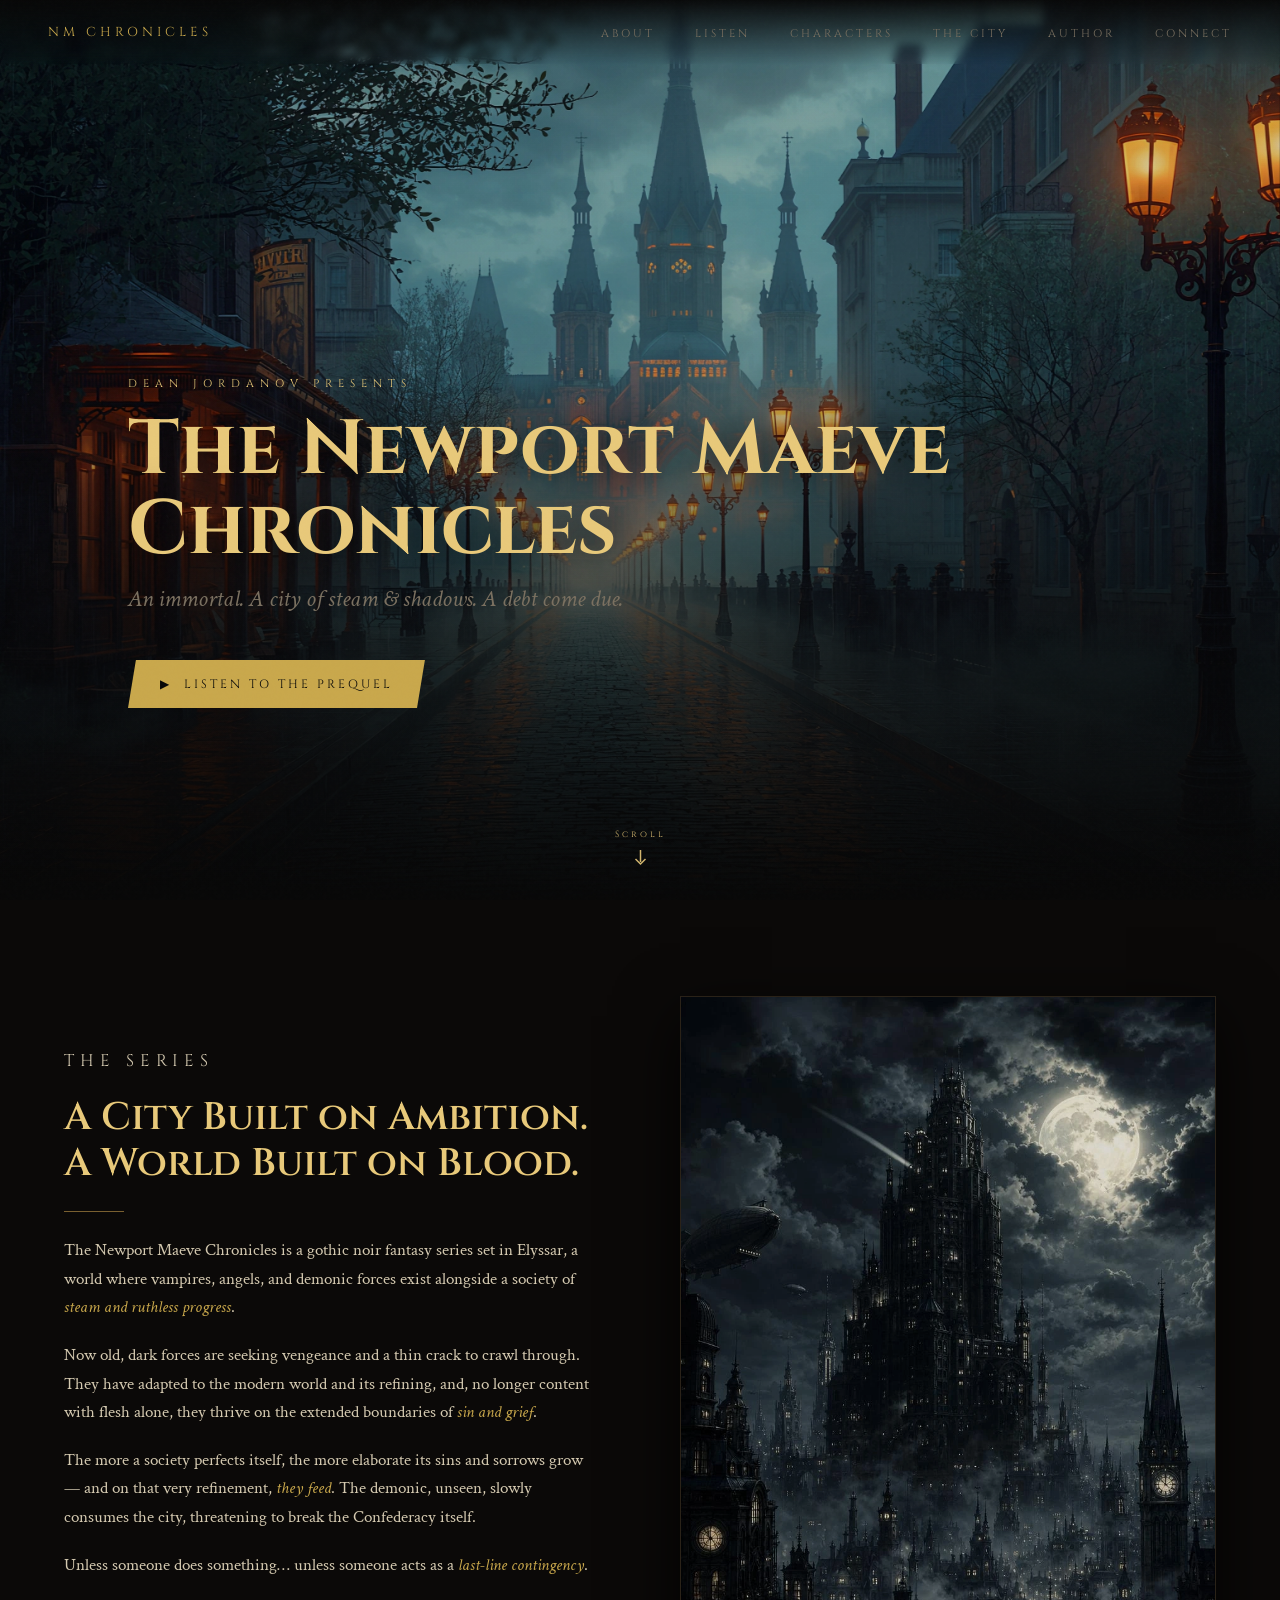
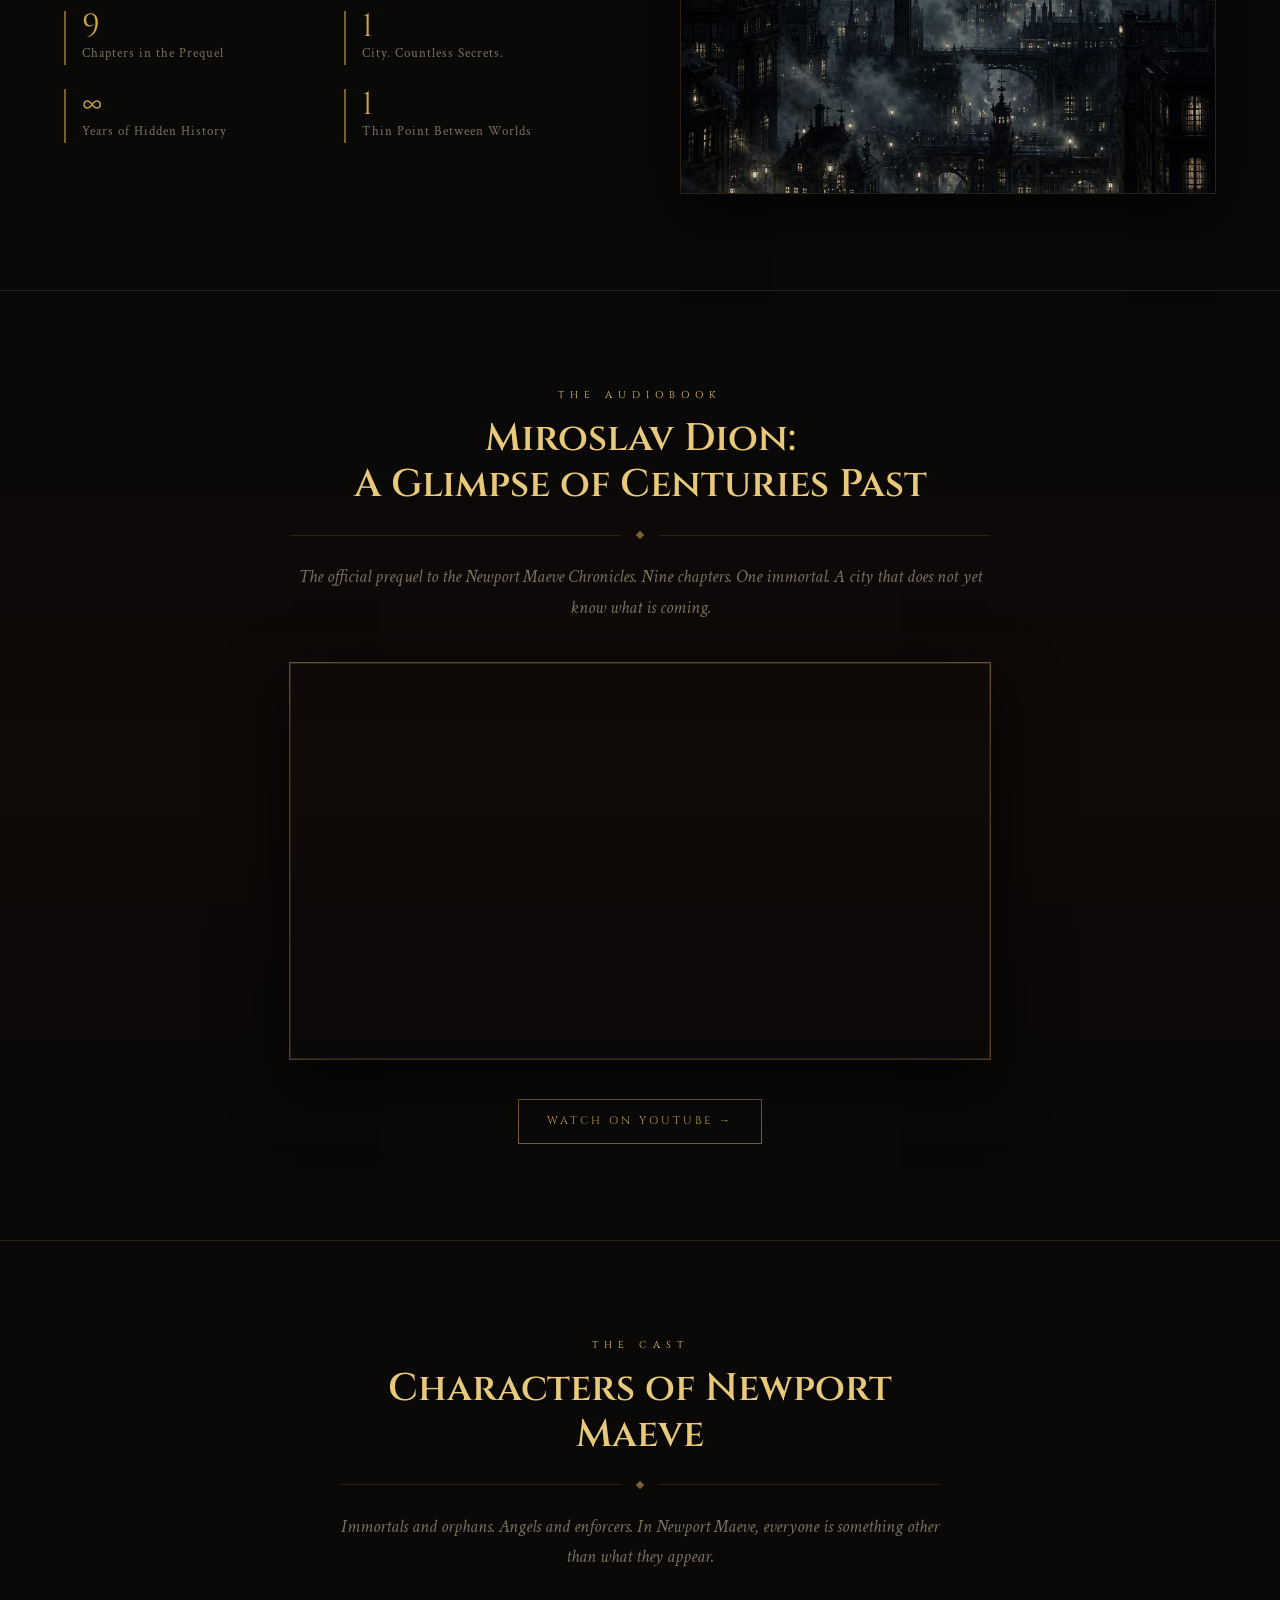
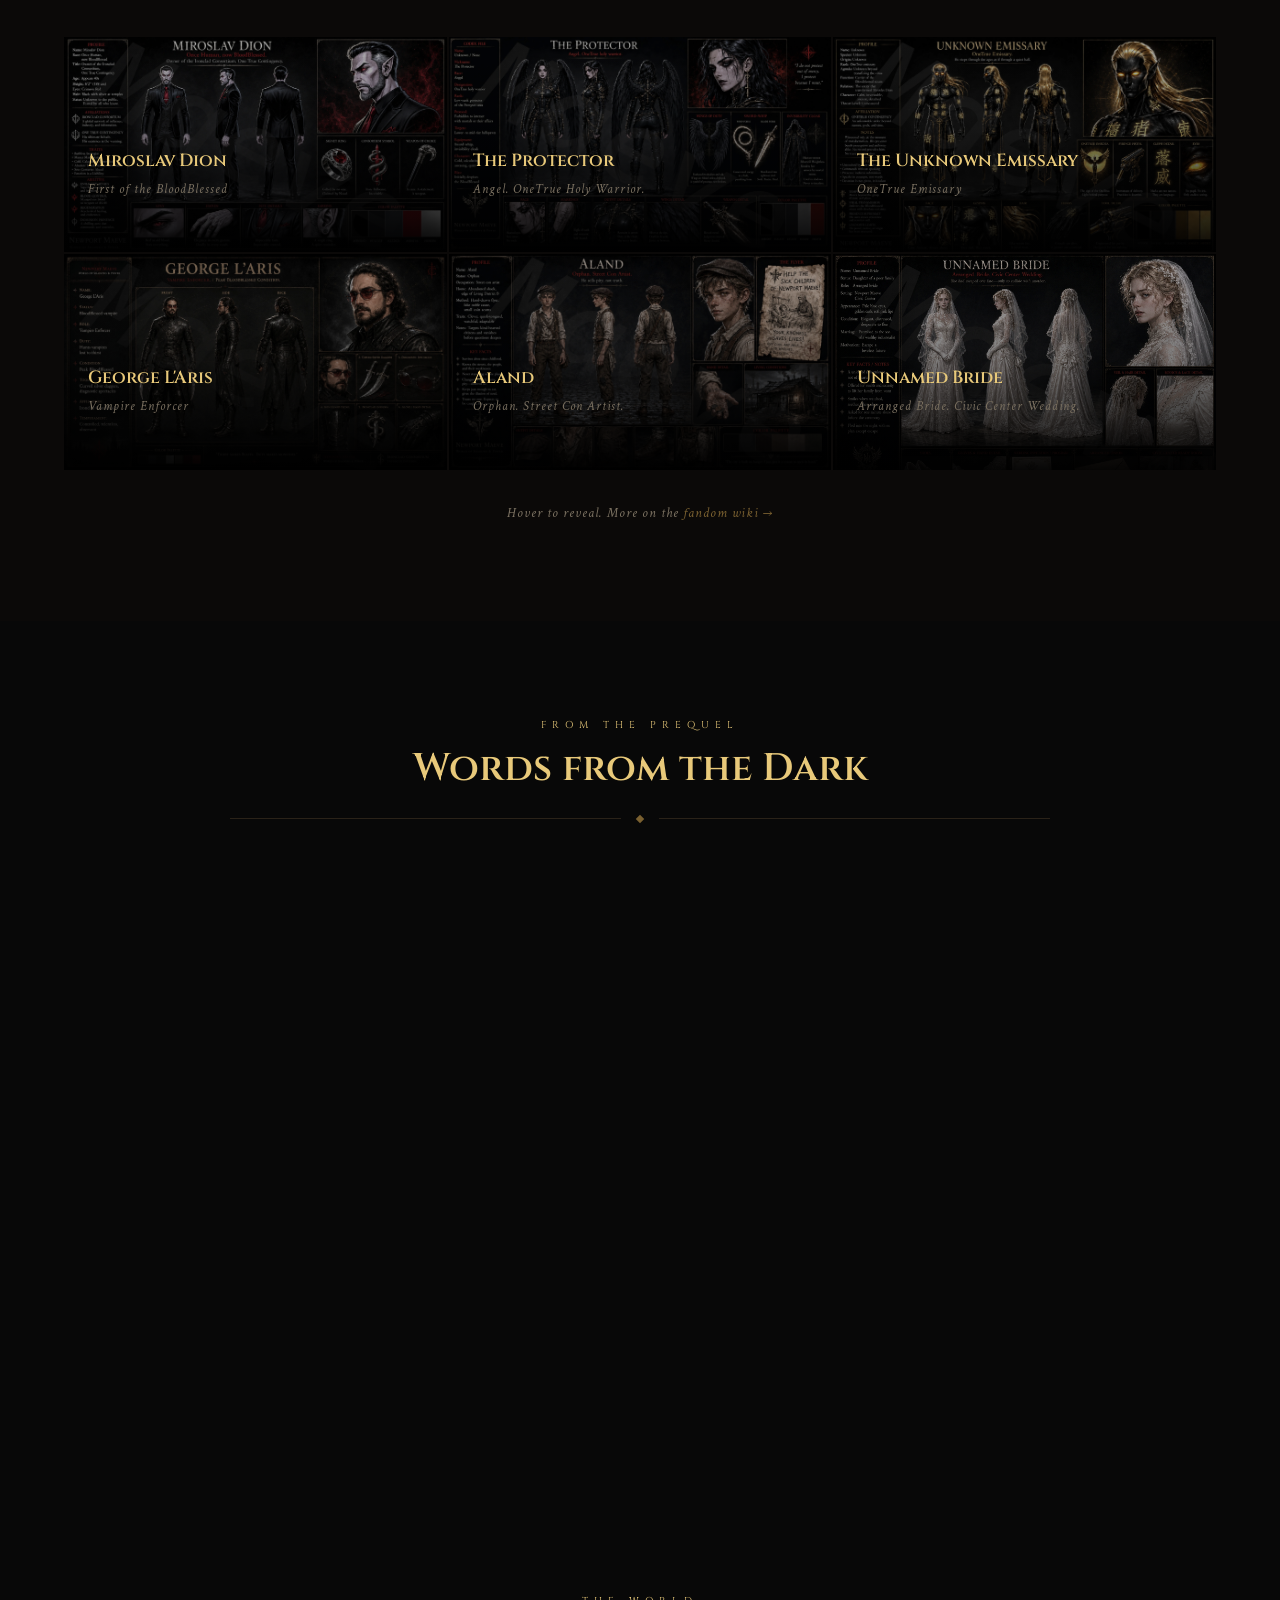
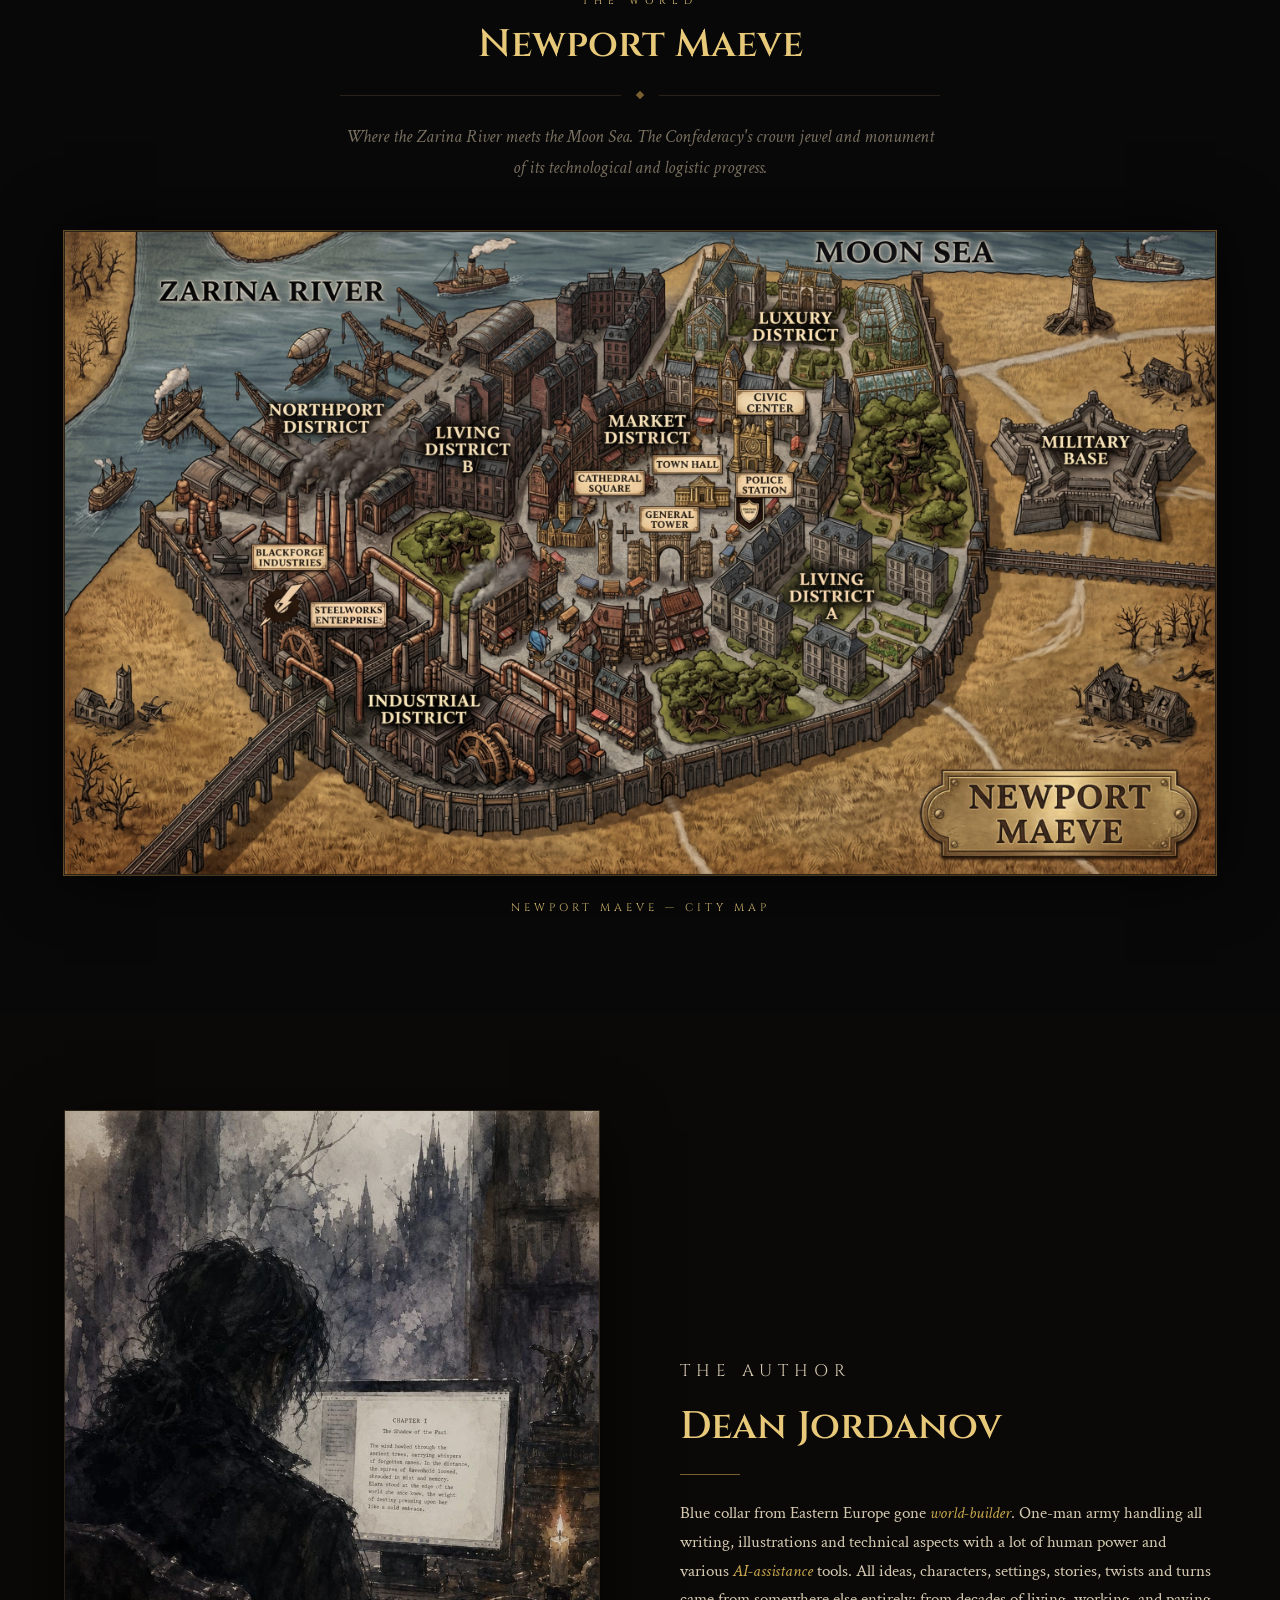
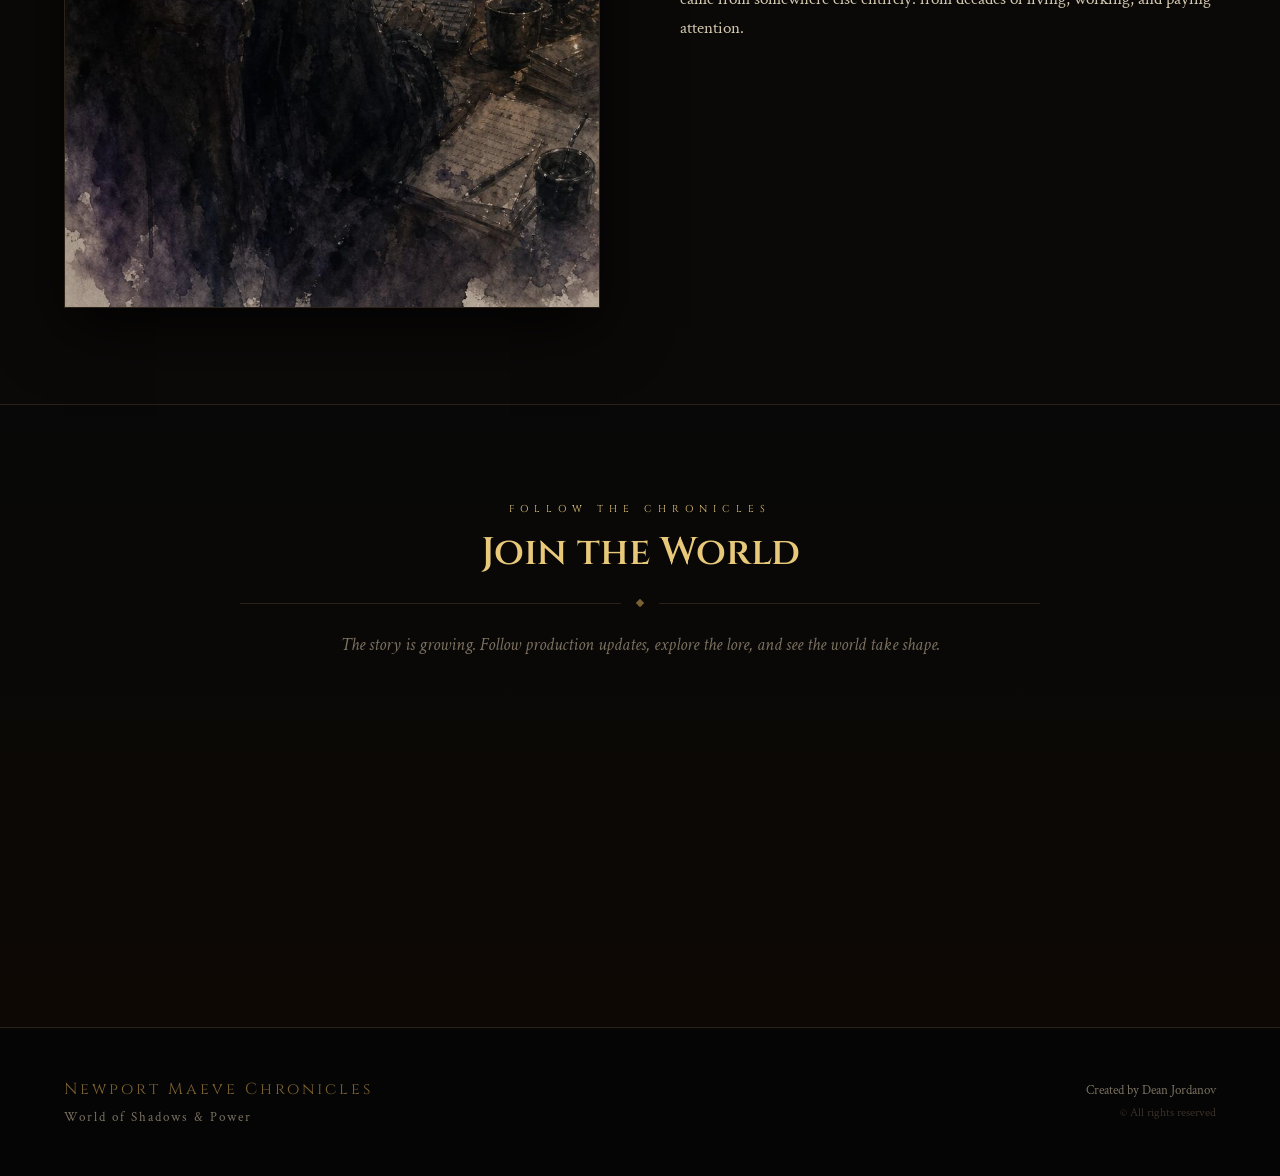
==== commit 4800ed51: "refactor: adapt fonts to be localy preloaded" ====
--- a/index.html
+++ b/index.html
@@ -24,7 +24,11 @@
   <link rel="preload" as="image" href="assets/images/cover.webp" fetchpriority="high">
   <link rel="preload" as="font" href="assets/fonts/Cinzel,Crimson_Text/Cinzel/Cinzel-VariableFont_wght.ttf" type="font/ttf" crossorigin>
   <link rel="preload" as="font" href="assets/fonts/Cinzel,Crimson_Text/Crimson_Text/CrimsonText-Regular.ttf" type="font/ttf" crossorigin>
+  <link rel="preload" as="font" href="assets/fonts/Cinzel,Crimson_Text/Crimson_Text/CrimsonText-Italic.ttf" type="font/ttf" crossorigin>
   <link rel="preload" as="font" href="assets/fonts/Cinzel,Crimson_Text/Crimson_Text/CrimsonText-SemiBold.ttf" type="font/ttf" crossorigin>
+  <link rel="preload" as="font" href="assets/fonts/Cinzel,Crimson_Text/Crimson_Text/CrimsonText-SemiBoldItalic.ttf" type="font/ttf" crossorigin>
+  <link rel="preload" as="font" href="assets/fonts/Cinzel,Crimson_Text/Crimson_Text/CrimsonText-Bold.ttf" type="font/ttf" crossorigin>
+  <link rel="preload" as="font" href="assets/fonts/Cinzel,Crimson_Text/Crimson_Text/CrimsonText-BoldItalic.ttf" type="font/ttf" crossorigin>
 <script type="application/ld+json" src="data/schema.json"></script>
 <link rel="stylesheet" href="css/reset.css">
 <link rel="stylesheet" href="css/general.css">
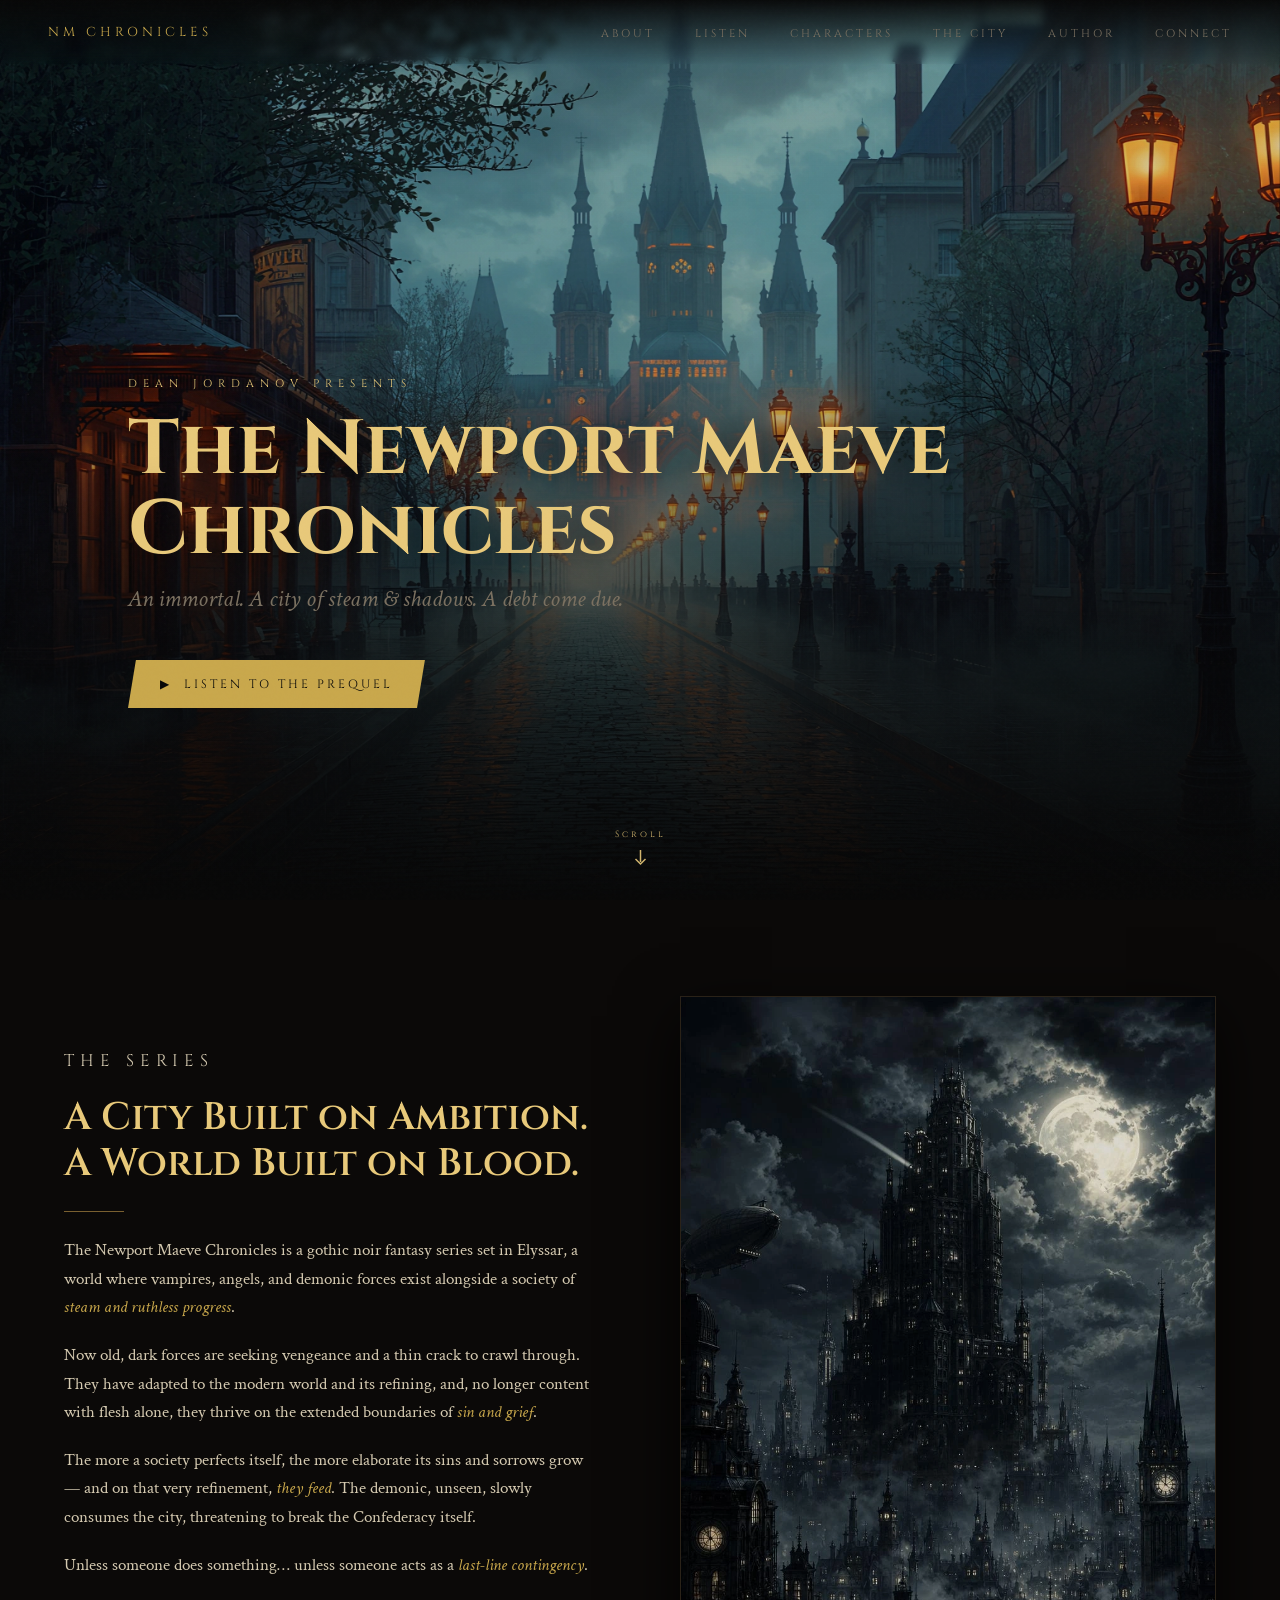
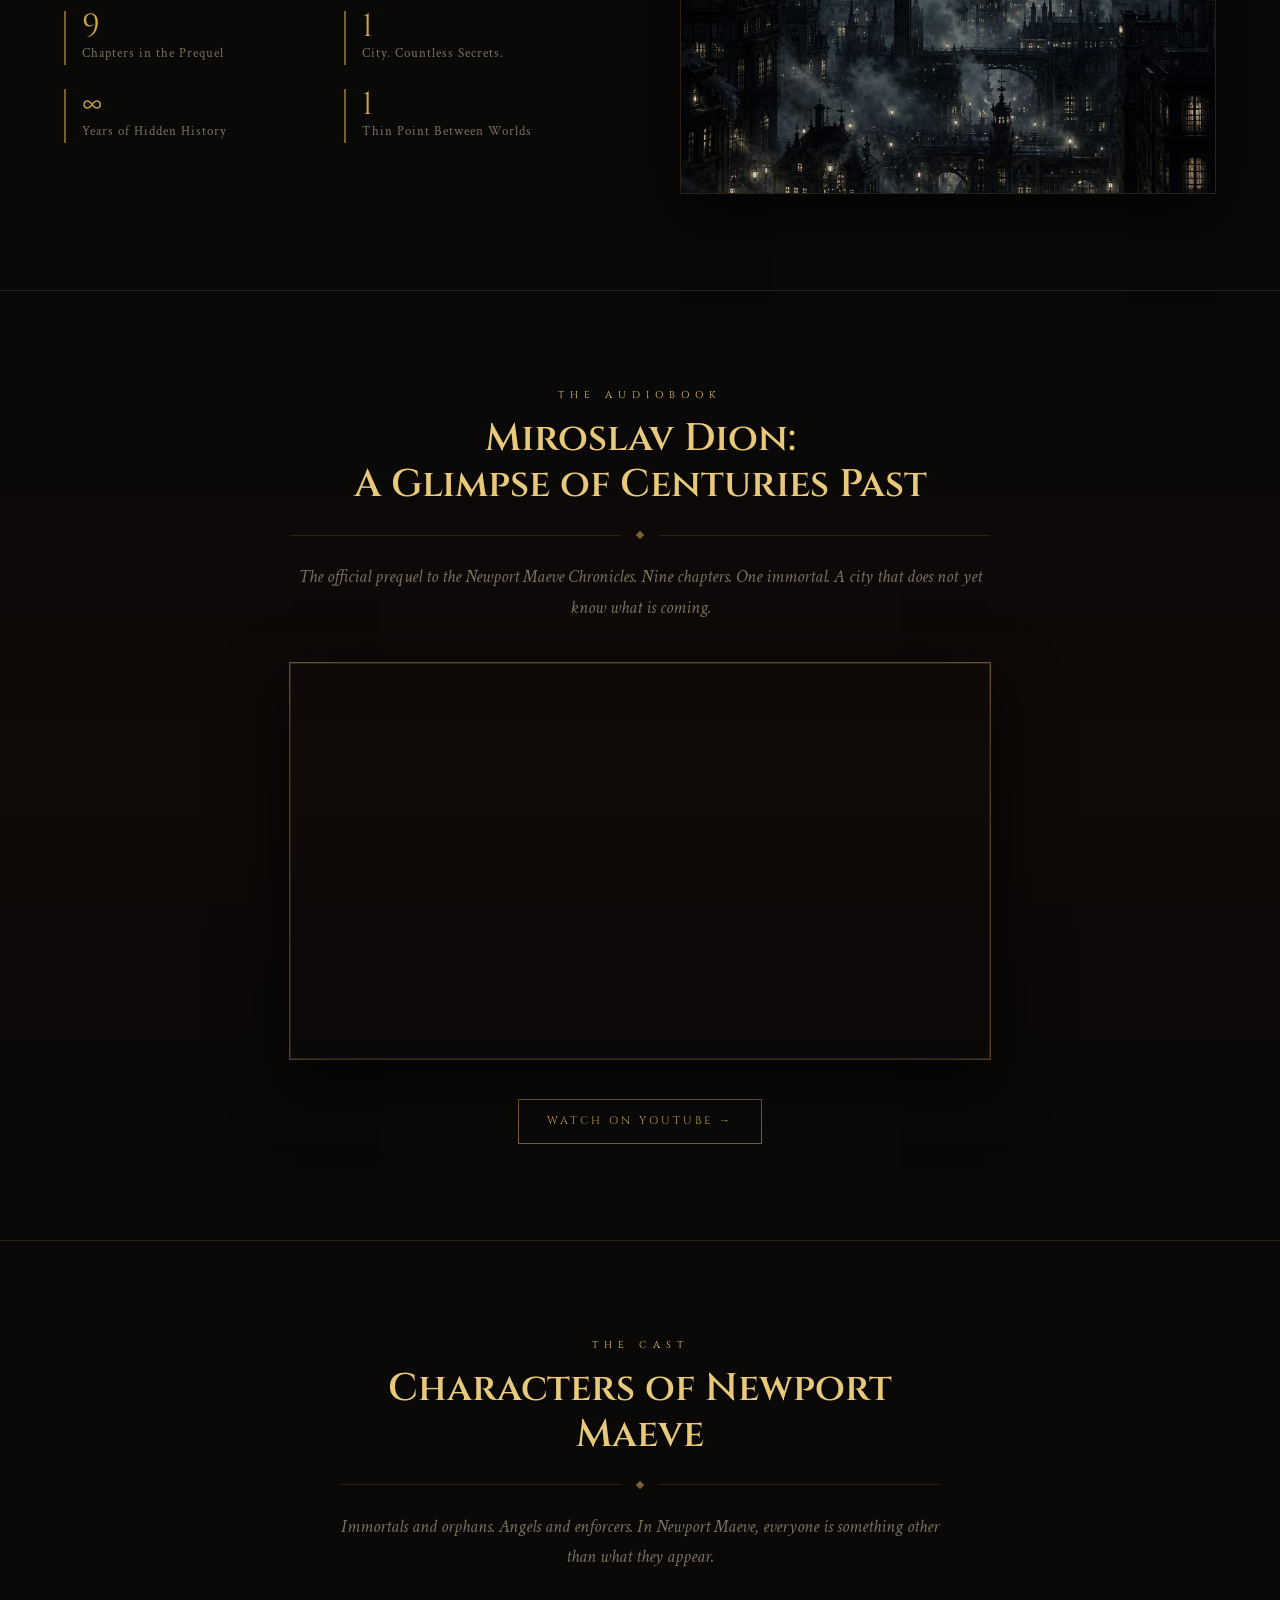
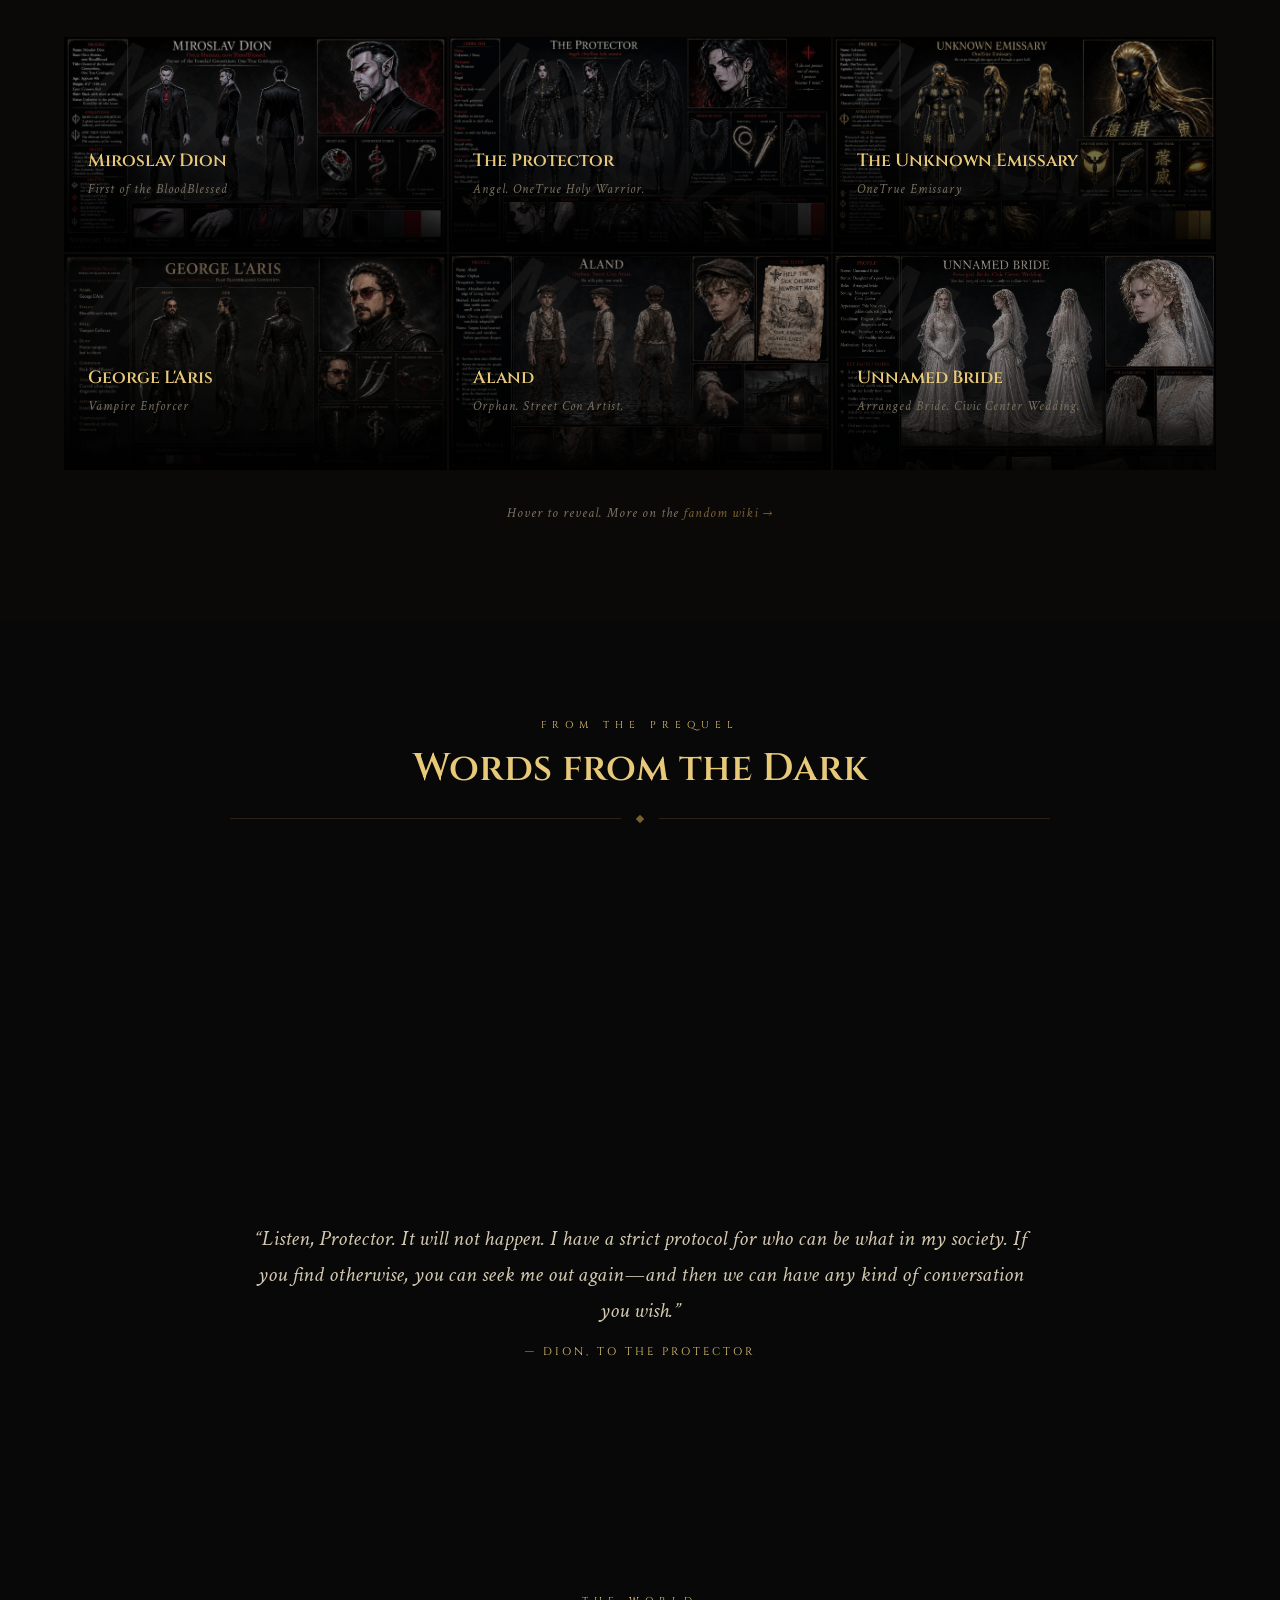
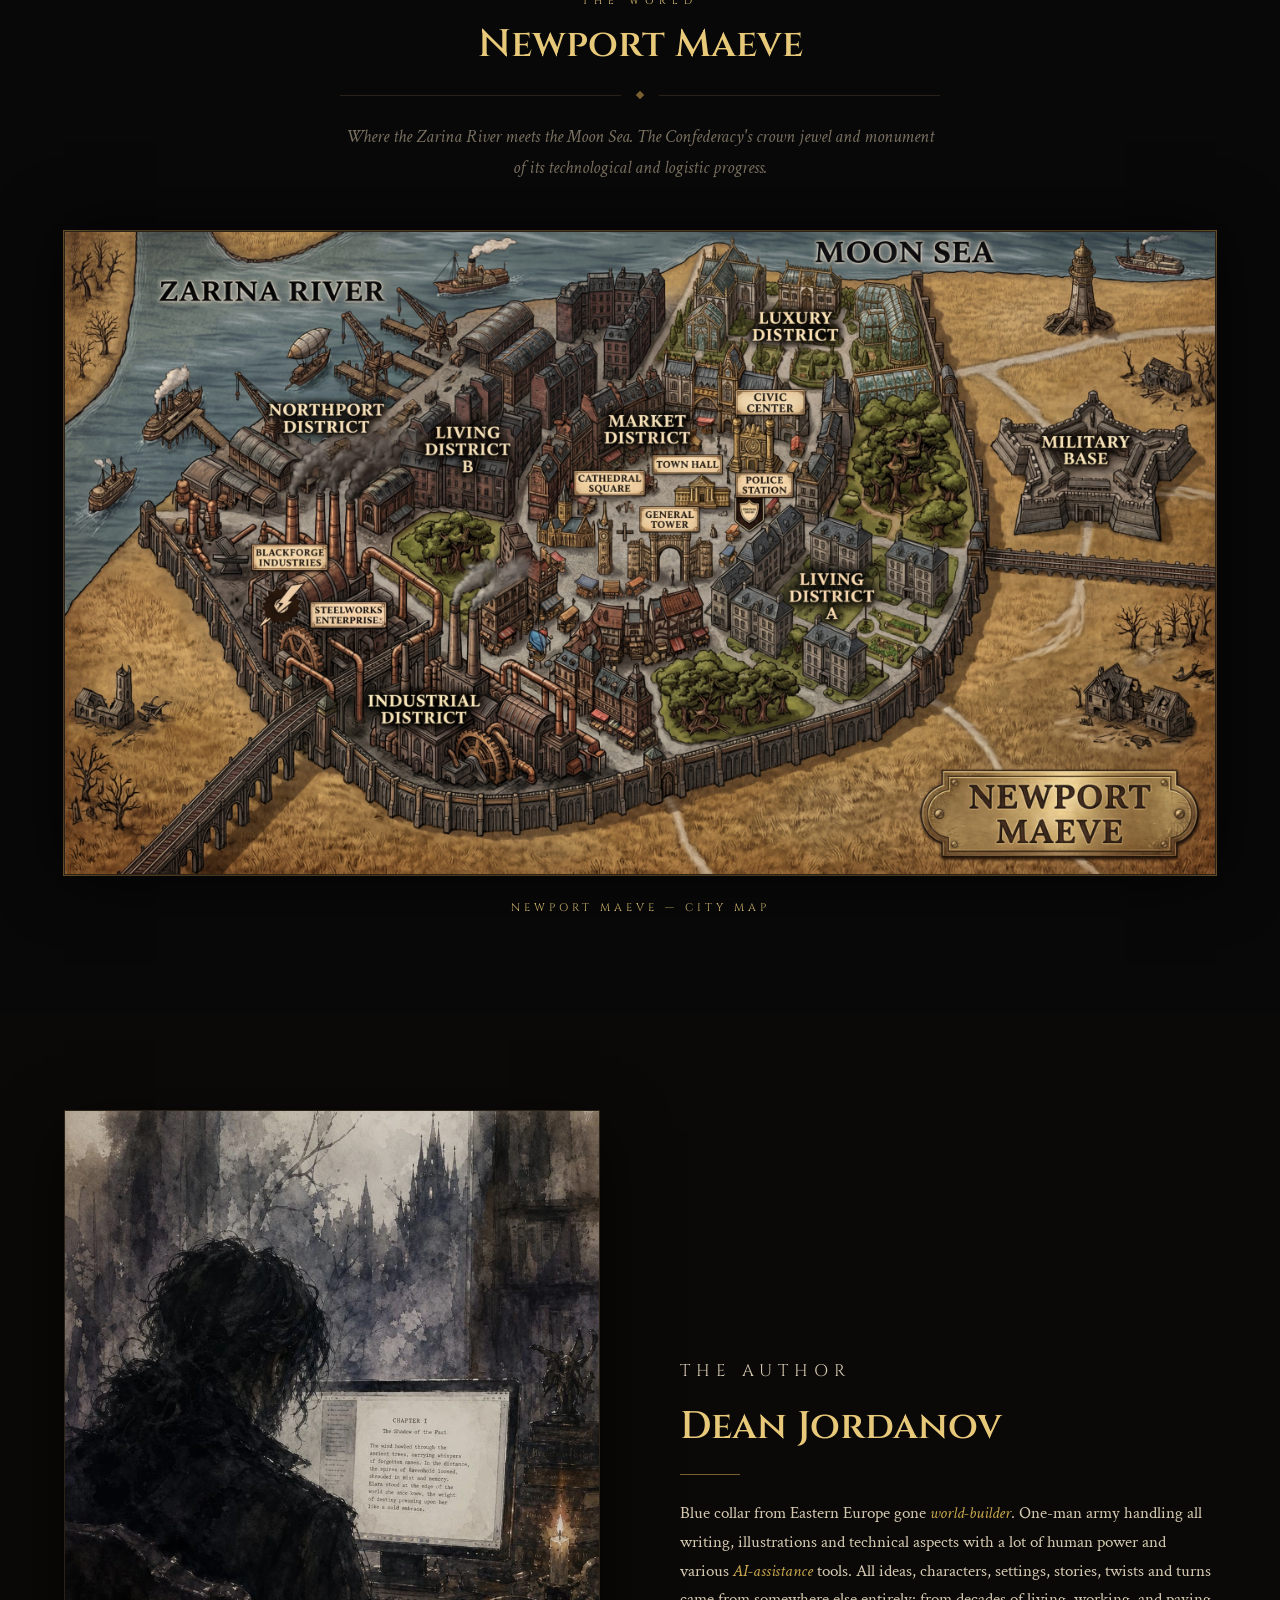
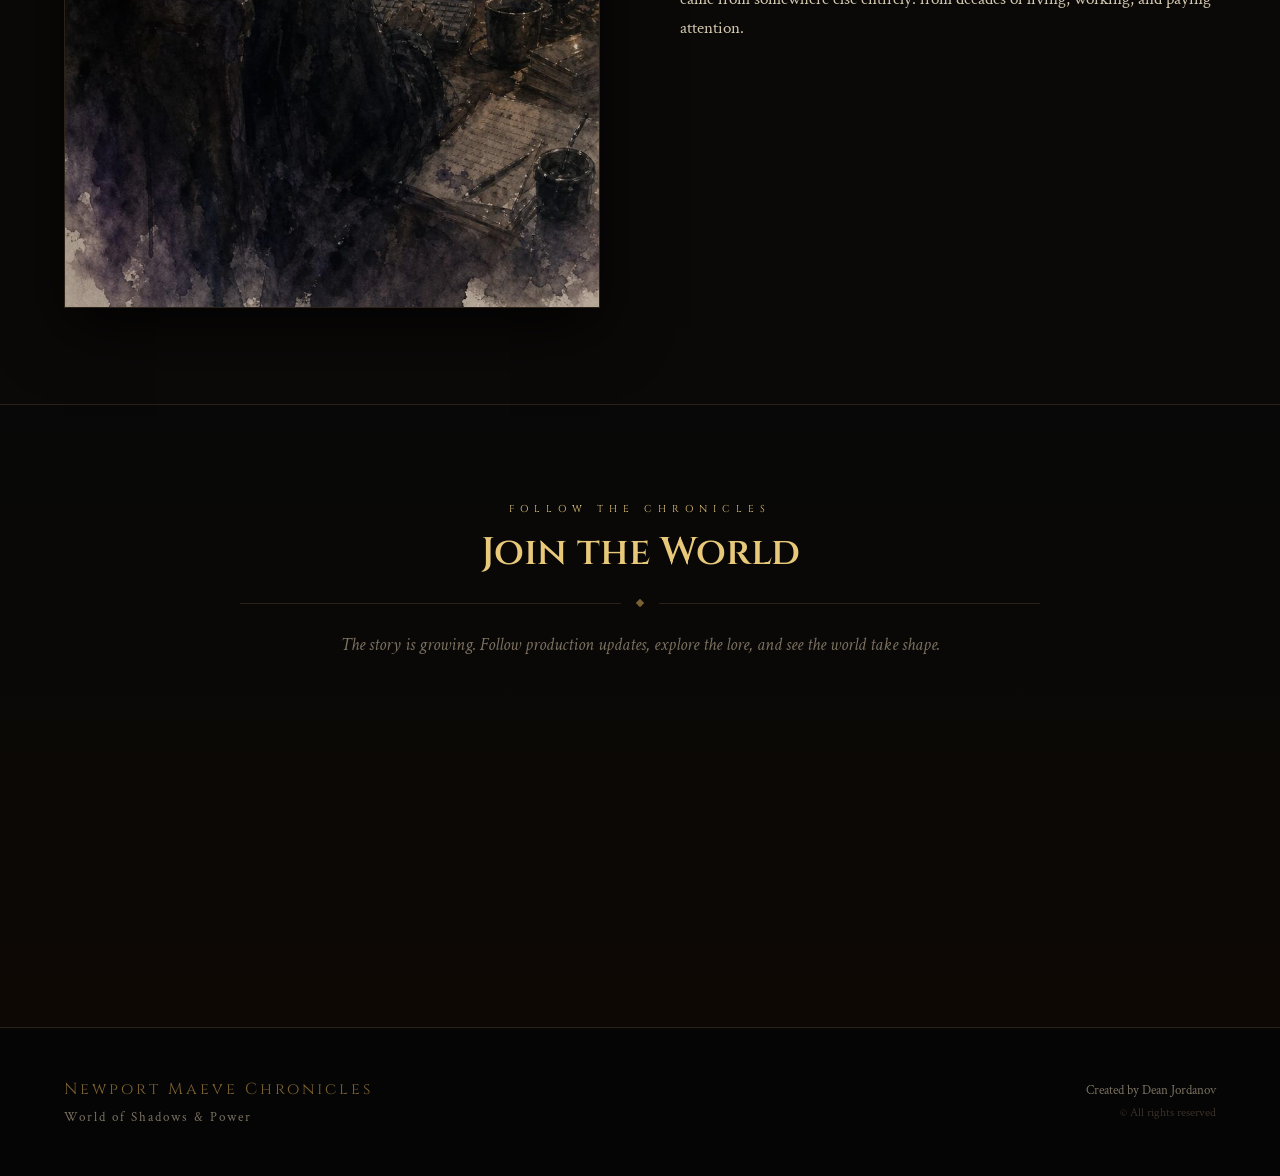
==== commit 0d68b46c: "docs: update font loading docs and comments" ====
--- a/index.html
+++ b/index.html
@@ -20,7 +20,7 @@
 <meta name="twitter:description" content="A gothic noir fantasy by Dean Jordanov. In Newport Maeve, a city of brass and steam, a thousand-year-old vampire takes an assignment he cannot refuse.">
 <meta name="twitter:image" content="https://newportmaeve.com/assets/images/cover.webp">
 <title>The Newport Maeve Chronicles | Gothic Noir Fantasy</title>
-  <!-- Preload hero image and local fonts -->
+  <!-- Preload hero image and local fonts (Cinzel + Crimson Text). Keep these in sync with css/typography.css -->
   <link rel="preload" as="image" href="assets/images/cover.webp" fetchpriority="high">
   <link rel="preload" as="font" href="assets/fonts/Cinzel,Crimson_Text/Cinzel/Cinzel-VariableFont_wght.ttf" type="font/ttf" crossorigin>
   <link rel="preload" as="font" href="assets/fonts/Cinzel,Crimson_Text/Crimson_Text/CrimsonText-Regular.ttf" type="font/ttf" crossorigin>
--- a/css/typography.css
+++ b/css/typography.css
@@ -1,4 +1,11 @@
-/* Local font-face declarations (load from assets/fonts) */
+/*
+ Local font-face declarations (load from `assets/fonts`)
+
+ Notes:
+ - Fonts are preloaded in `index.html` to improve LCP for the hero.
+ - Prefer adding `woff2` sources for production; keep `ttf` as a fallback.
+ - `font-display: swap` is used to avoid invisible text during loading.
+*/
 @font-face {
   font-family: 'Cinzel';
   src: local('Cinzel'),
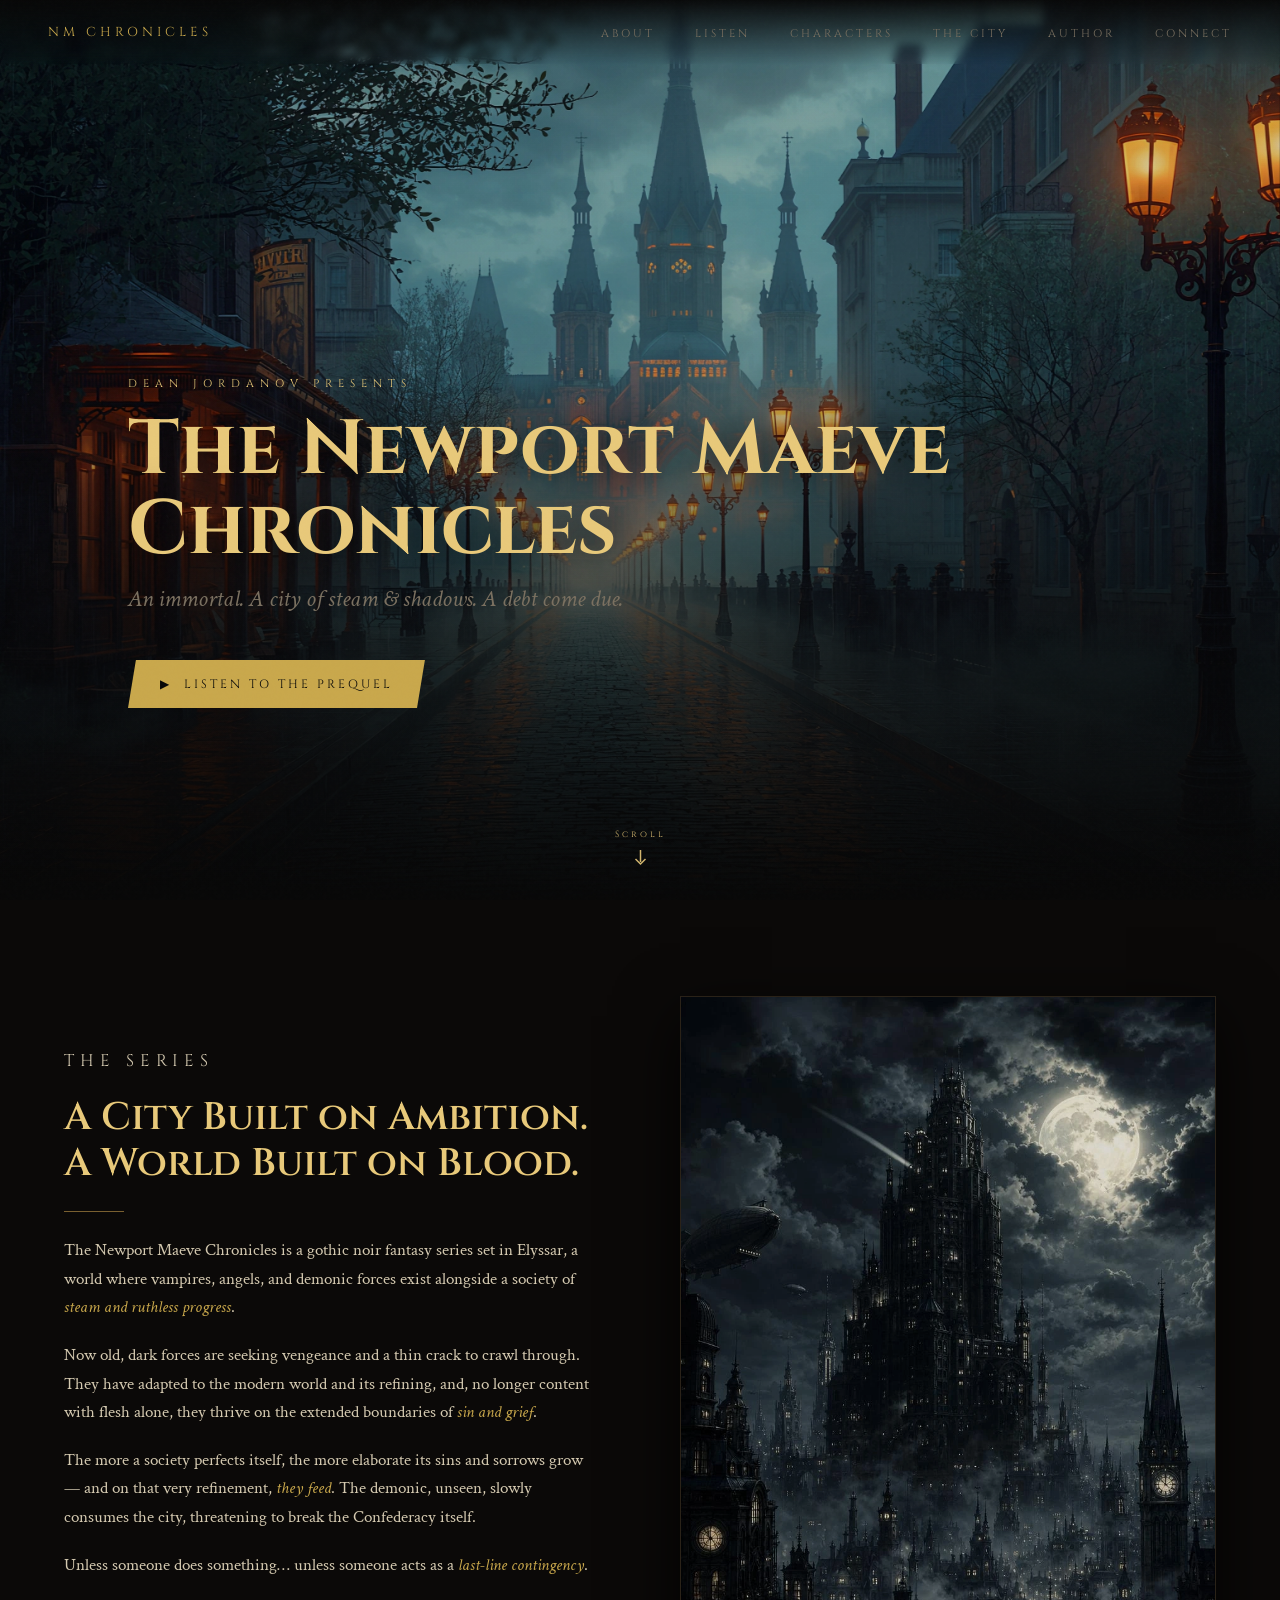
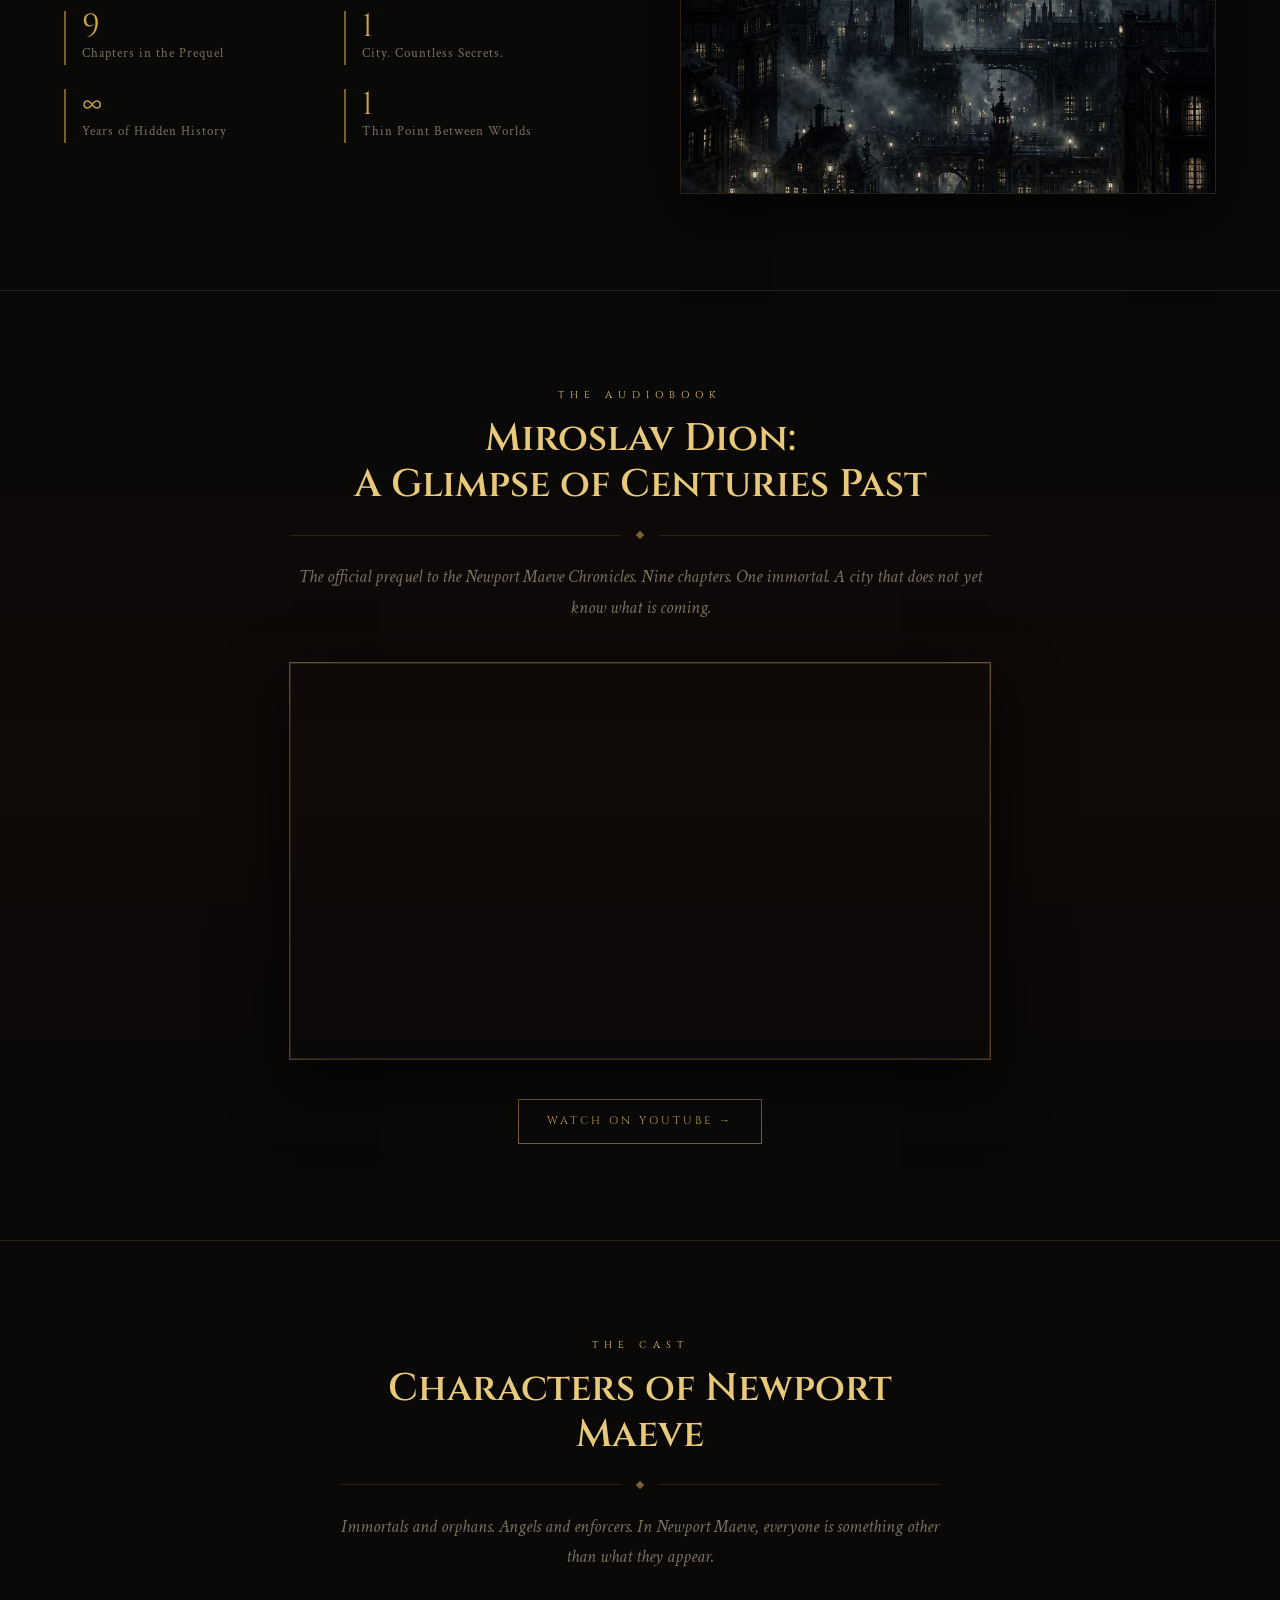
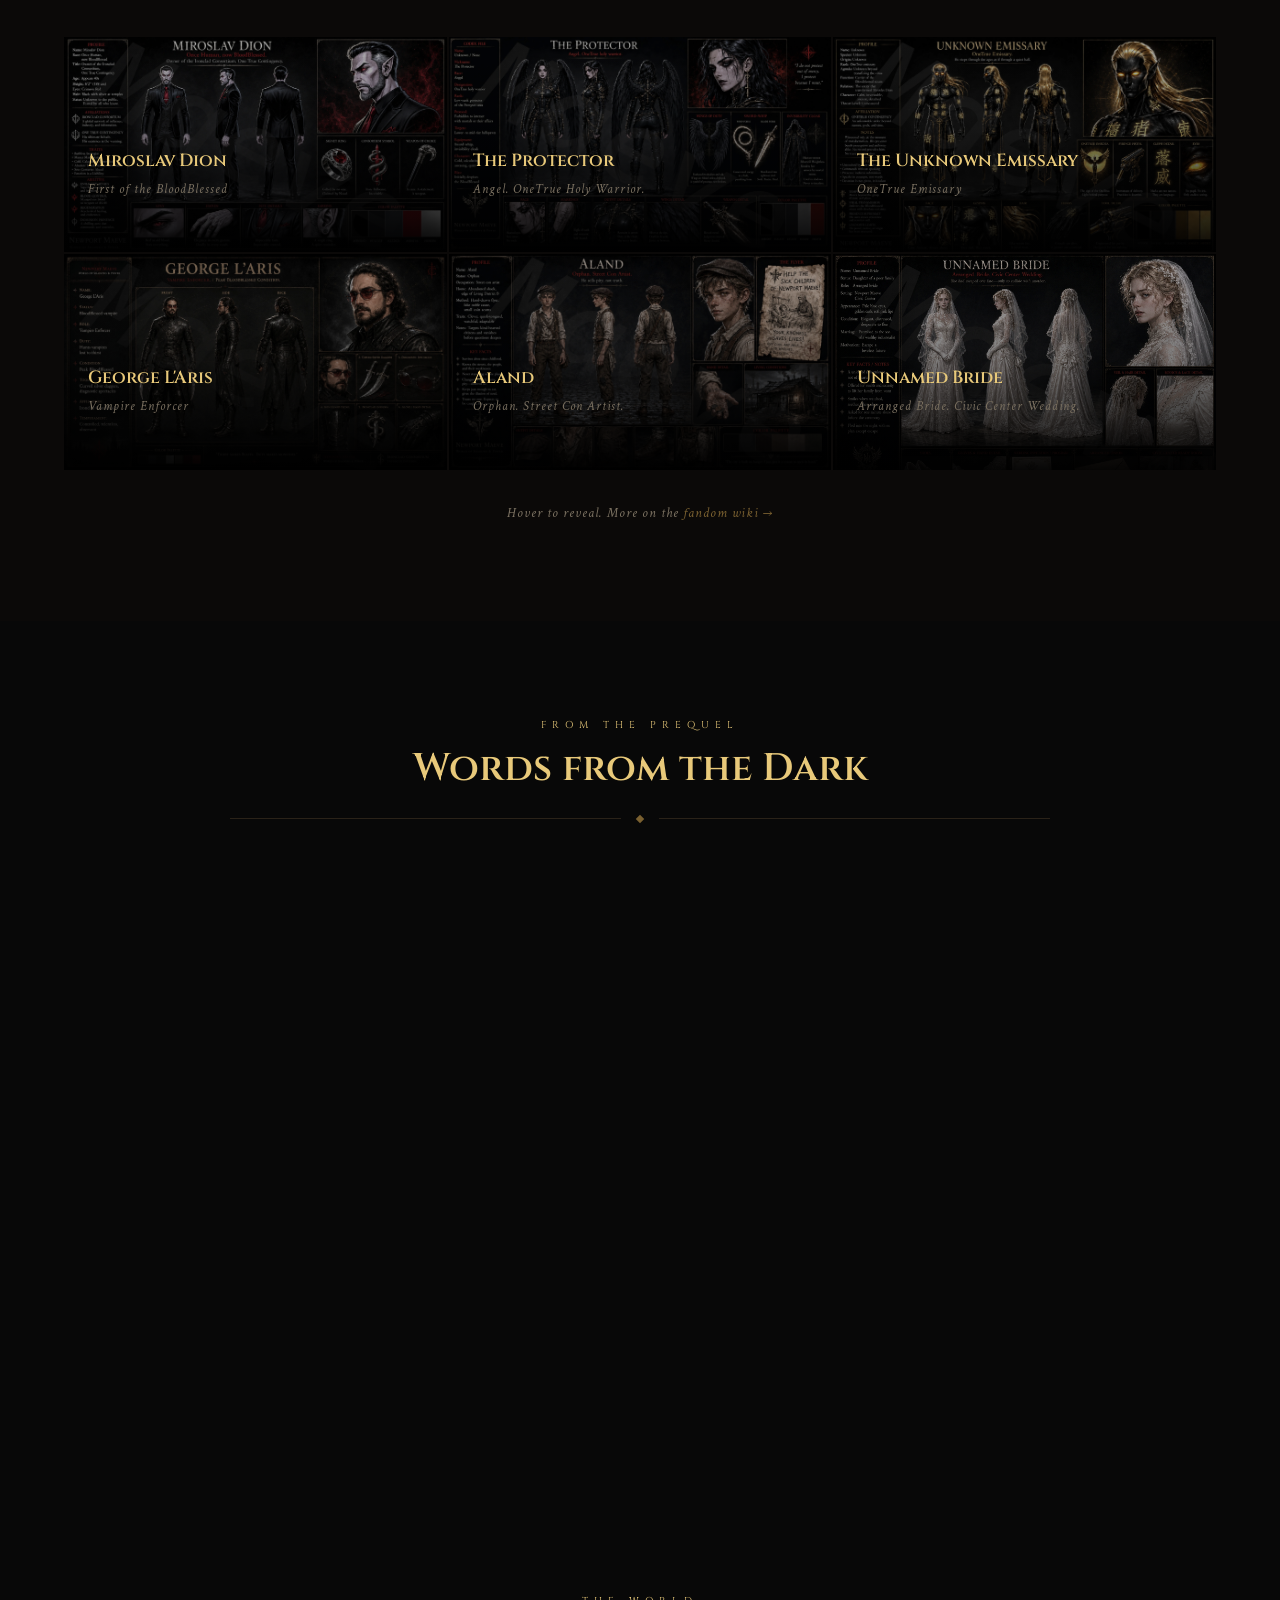
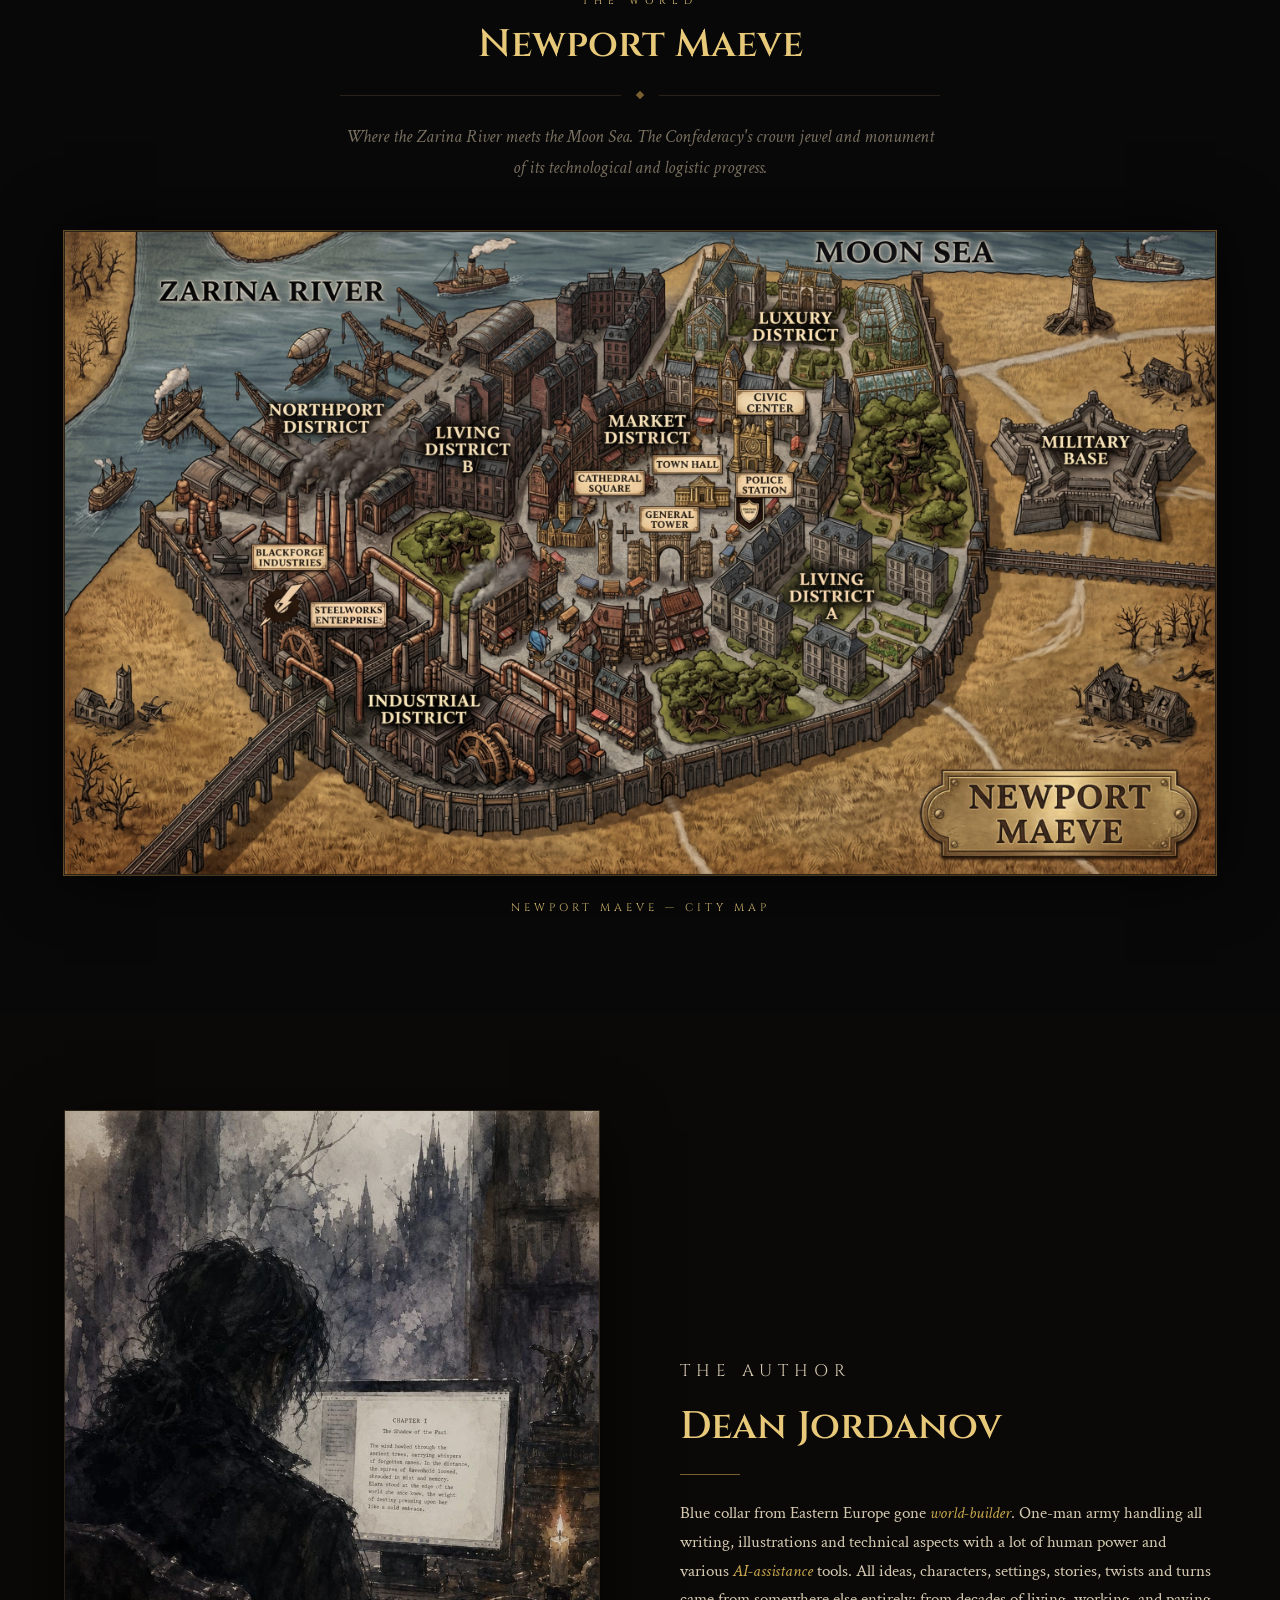
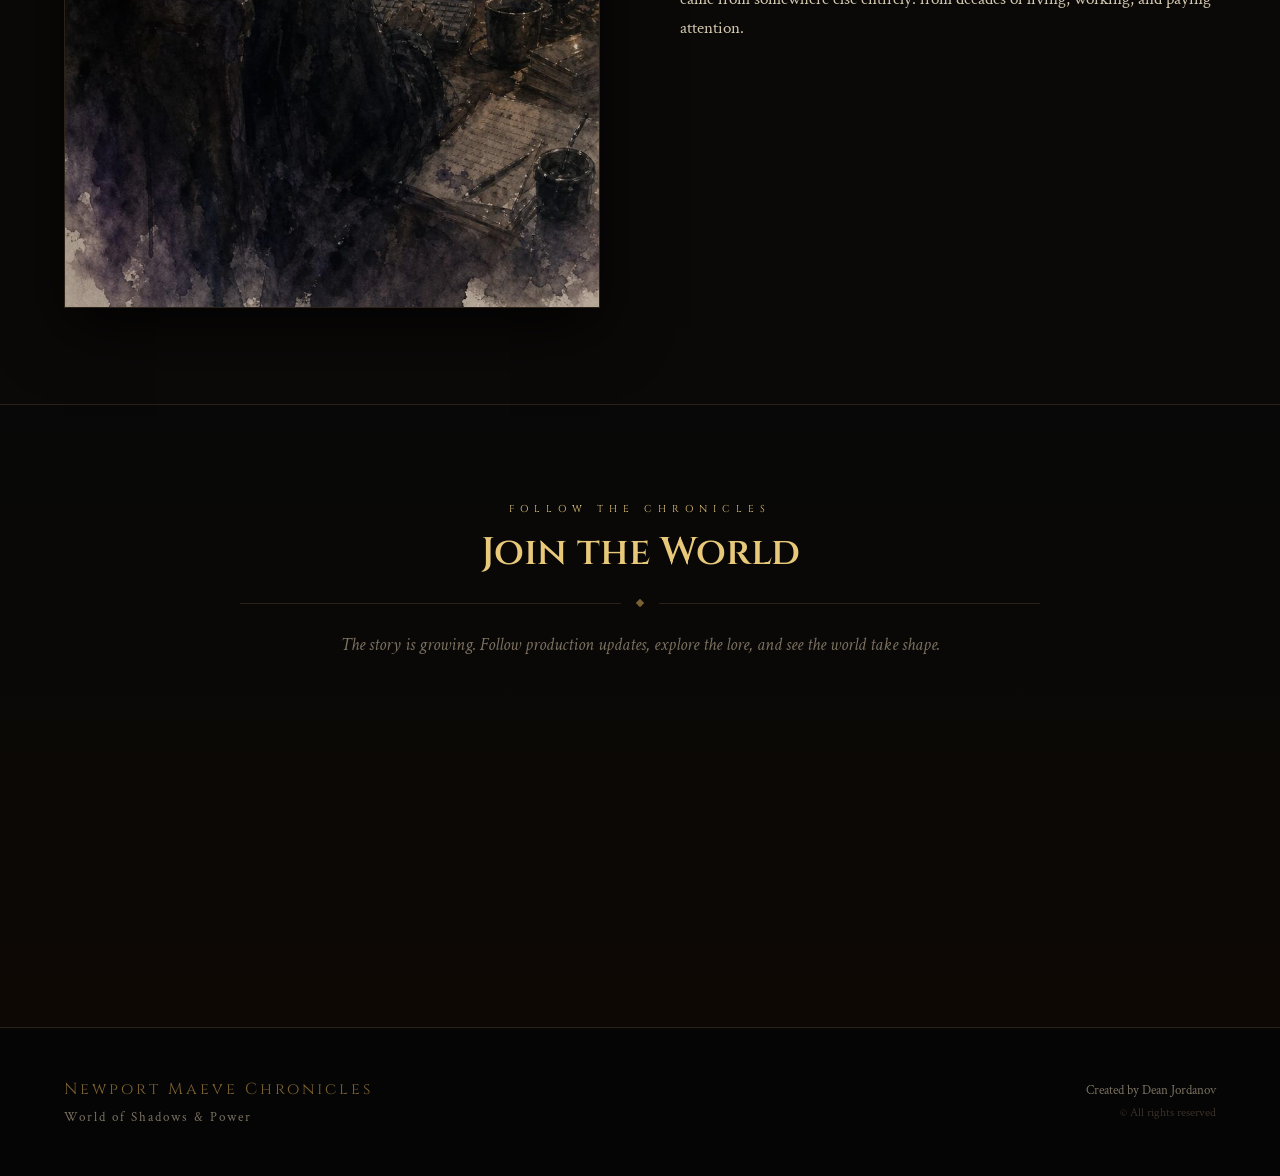
==== commit 9ccb90c1: "feature: add fav icon links and assets" ====
--- a/index.html
+++ b/index.html
@@ -20,6 +20,12 @@
 <meta name="twitter:description" content="A gothic noir fantasy by Dean Jordanov. In Newport Maeve, a city of brass and steam, a thousand-year-old vampire takes an assignment he cannot refuse.">
 <meta name="twitter:image" content="https://newportmaeve.com/assets/images/cover.webp">
 <title>The Newport Maeve Chronicles | Gothic Noir Fantasy</title>
+<link rel="icon" type="image/png" href="/assets/favicon/favicon-96x96.png" sizes="96x96" />
+<link rel="icon" type="image/svg+xml" href="/assets/favicon/favicon.svg" />
+<link rel="shortcut icon" href="/assets/favicon/favicon.ico" />
+<link rel="apple-touch-icon" sizes="180x180" href="/assets/favicon/apple-touch-icon.png" />
+<meta name="apple-mobile-web-app-title" content="The Newport Maeve Chronicles" />
+<link rel="manifest" href="/assets/favicon/site.webmanifest" />
   <!-- Preload hero image and local fonts (Cinzel + Crimson Text). Keep these in sync with css/typography.css -->
   <link rel="preload" as="image" href="assets/images/cover.webp" fetchpriority="high">
   <link rel="preload" as="font" href="assets/fonts/Cinzel,Crimson_Text/Cinzel/Cinzel-VariableFont_wght.ttf" type="font/ttf" crossorigin>
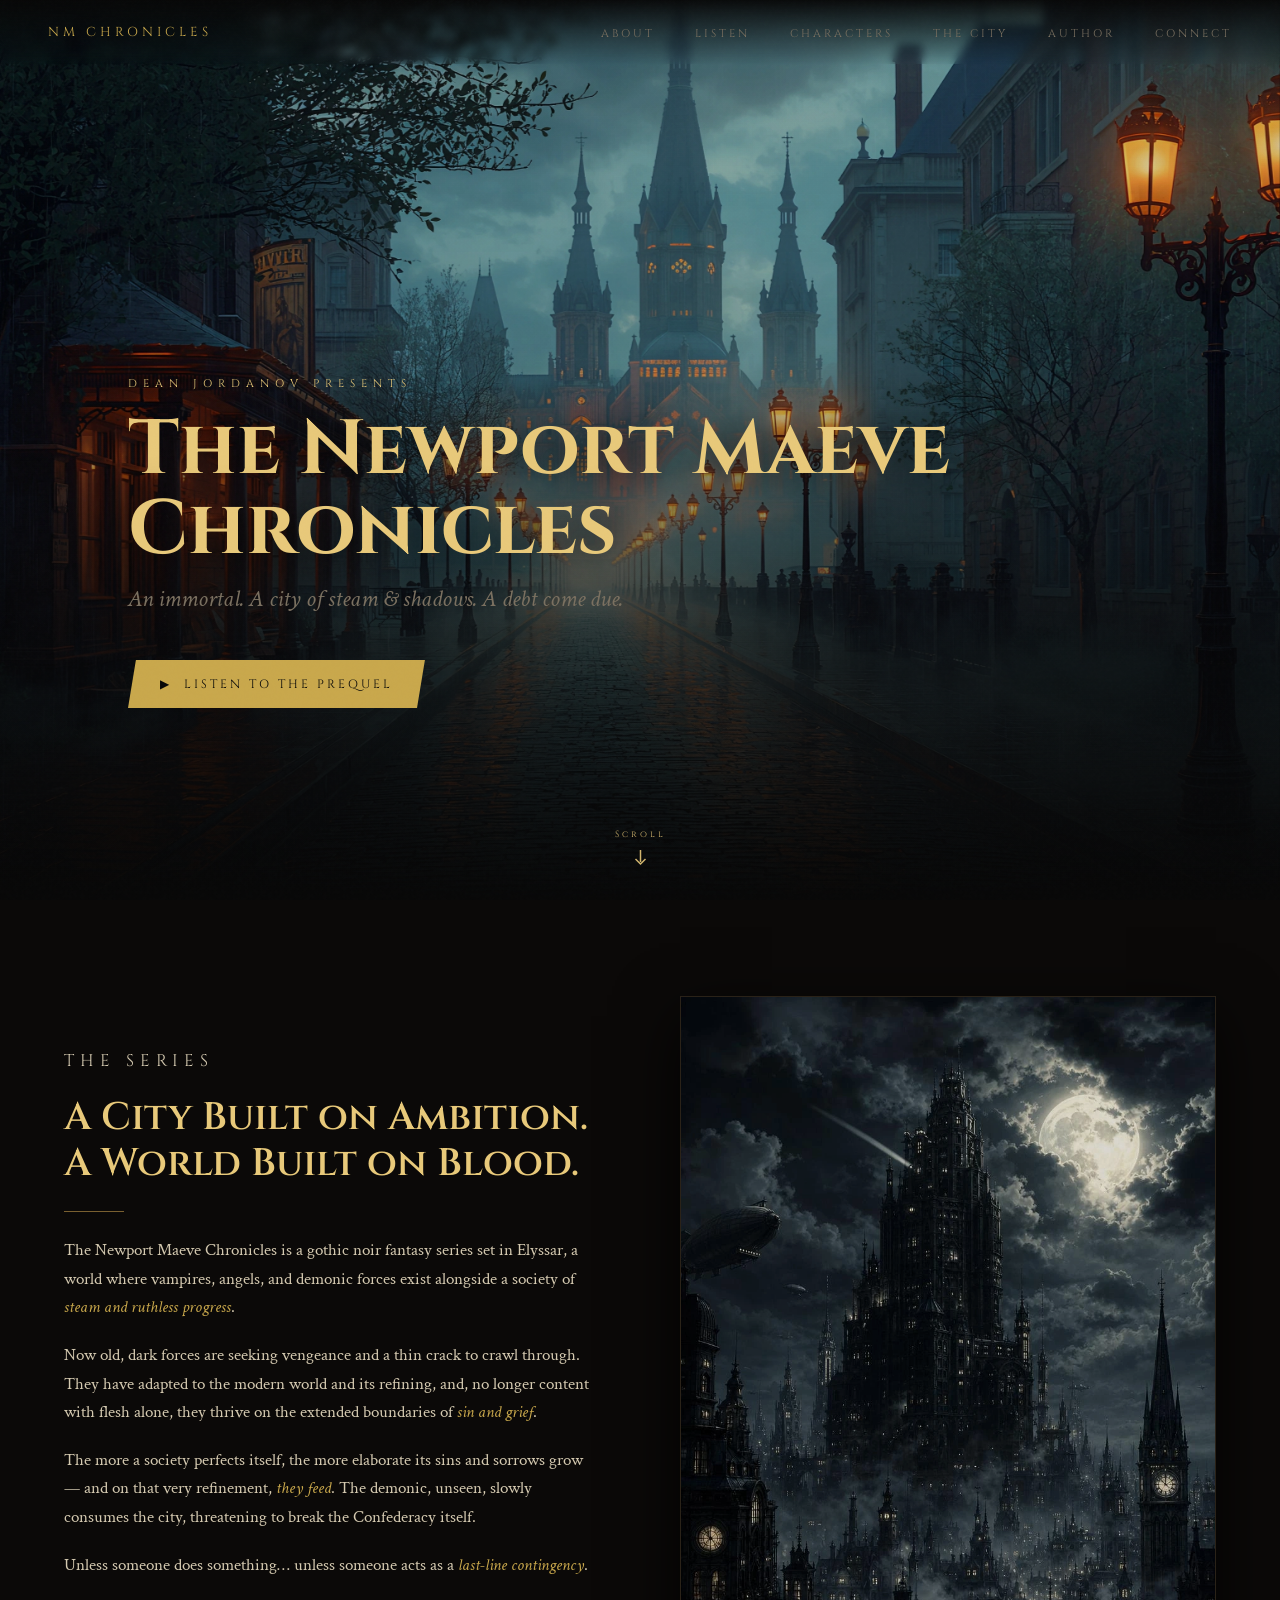
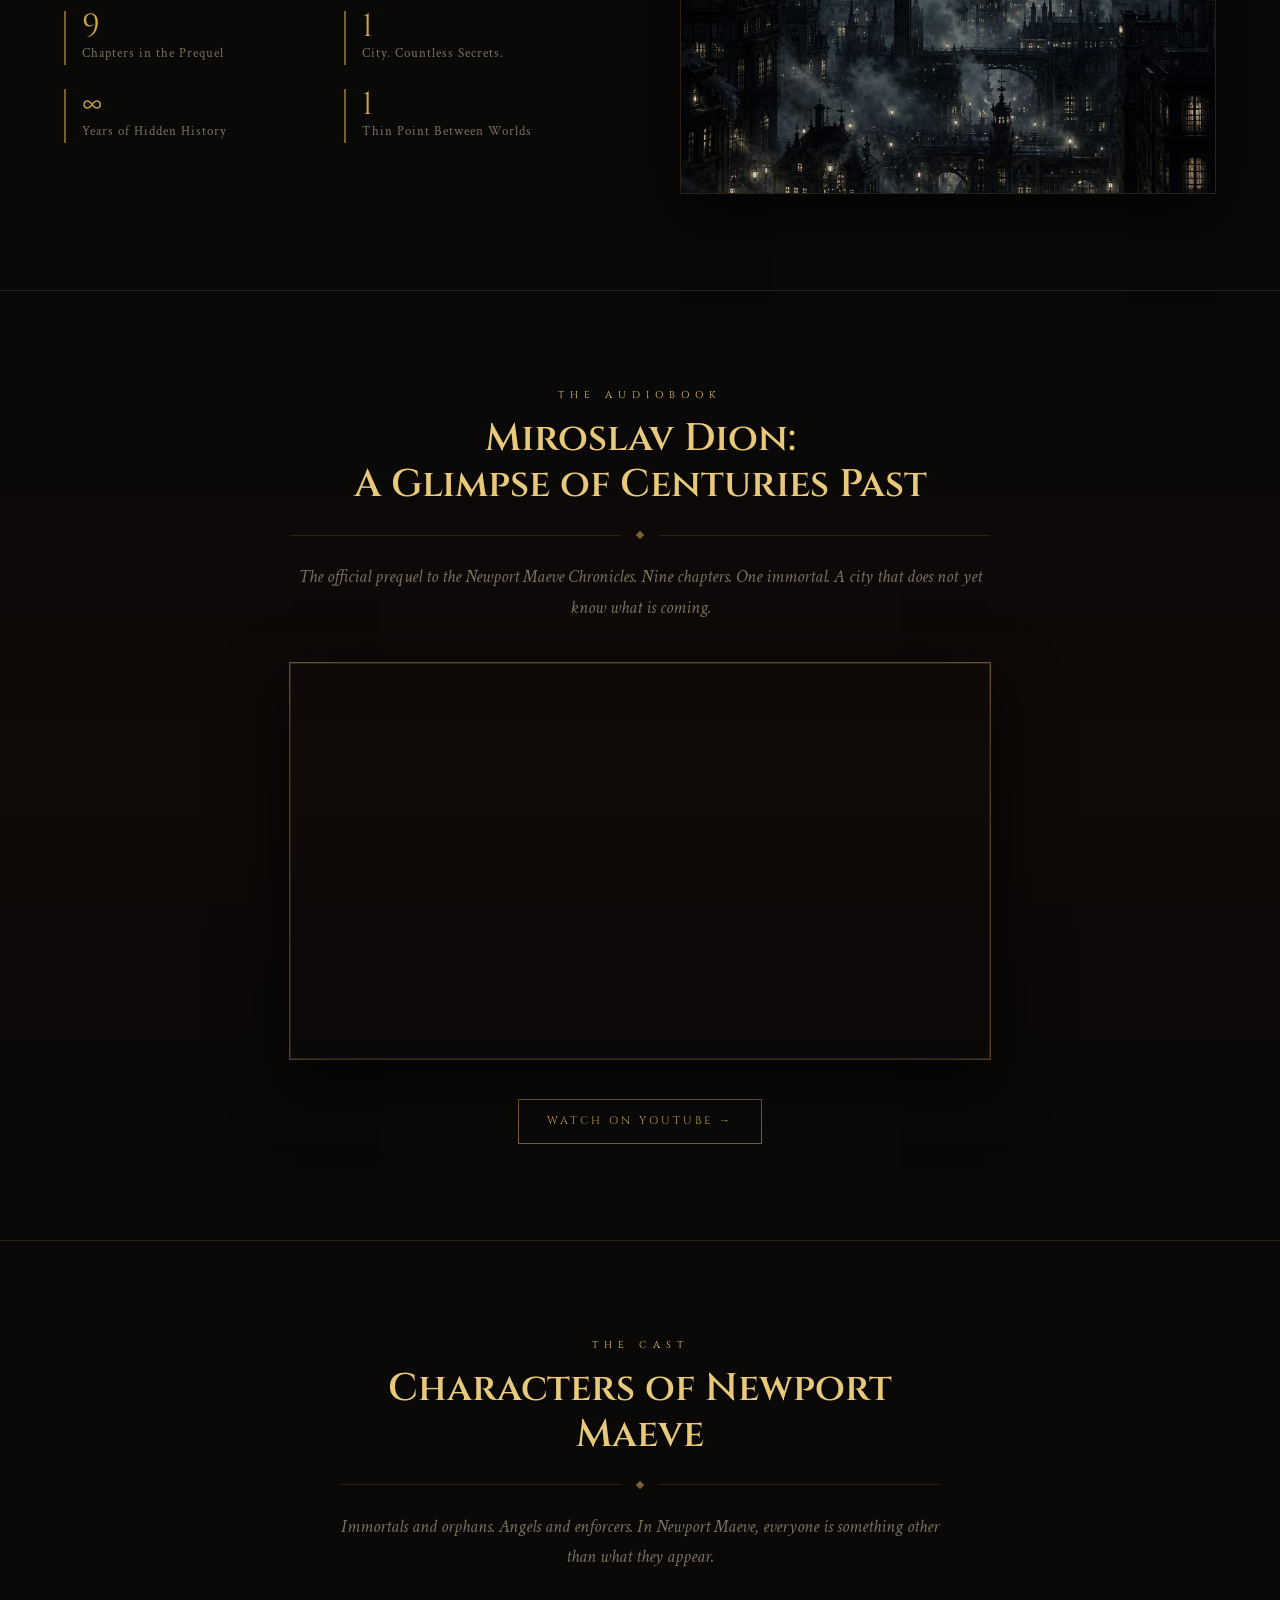
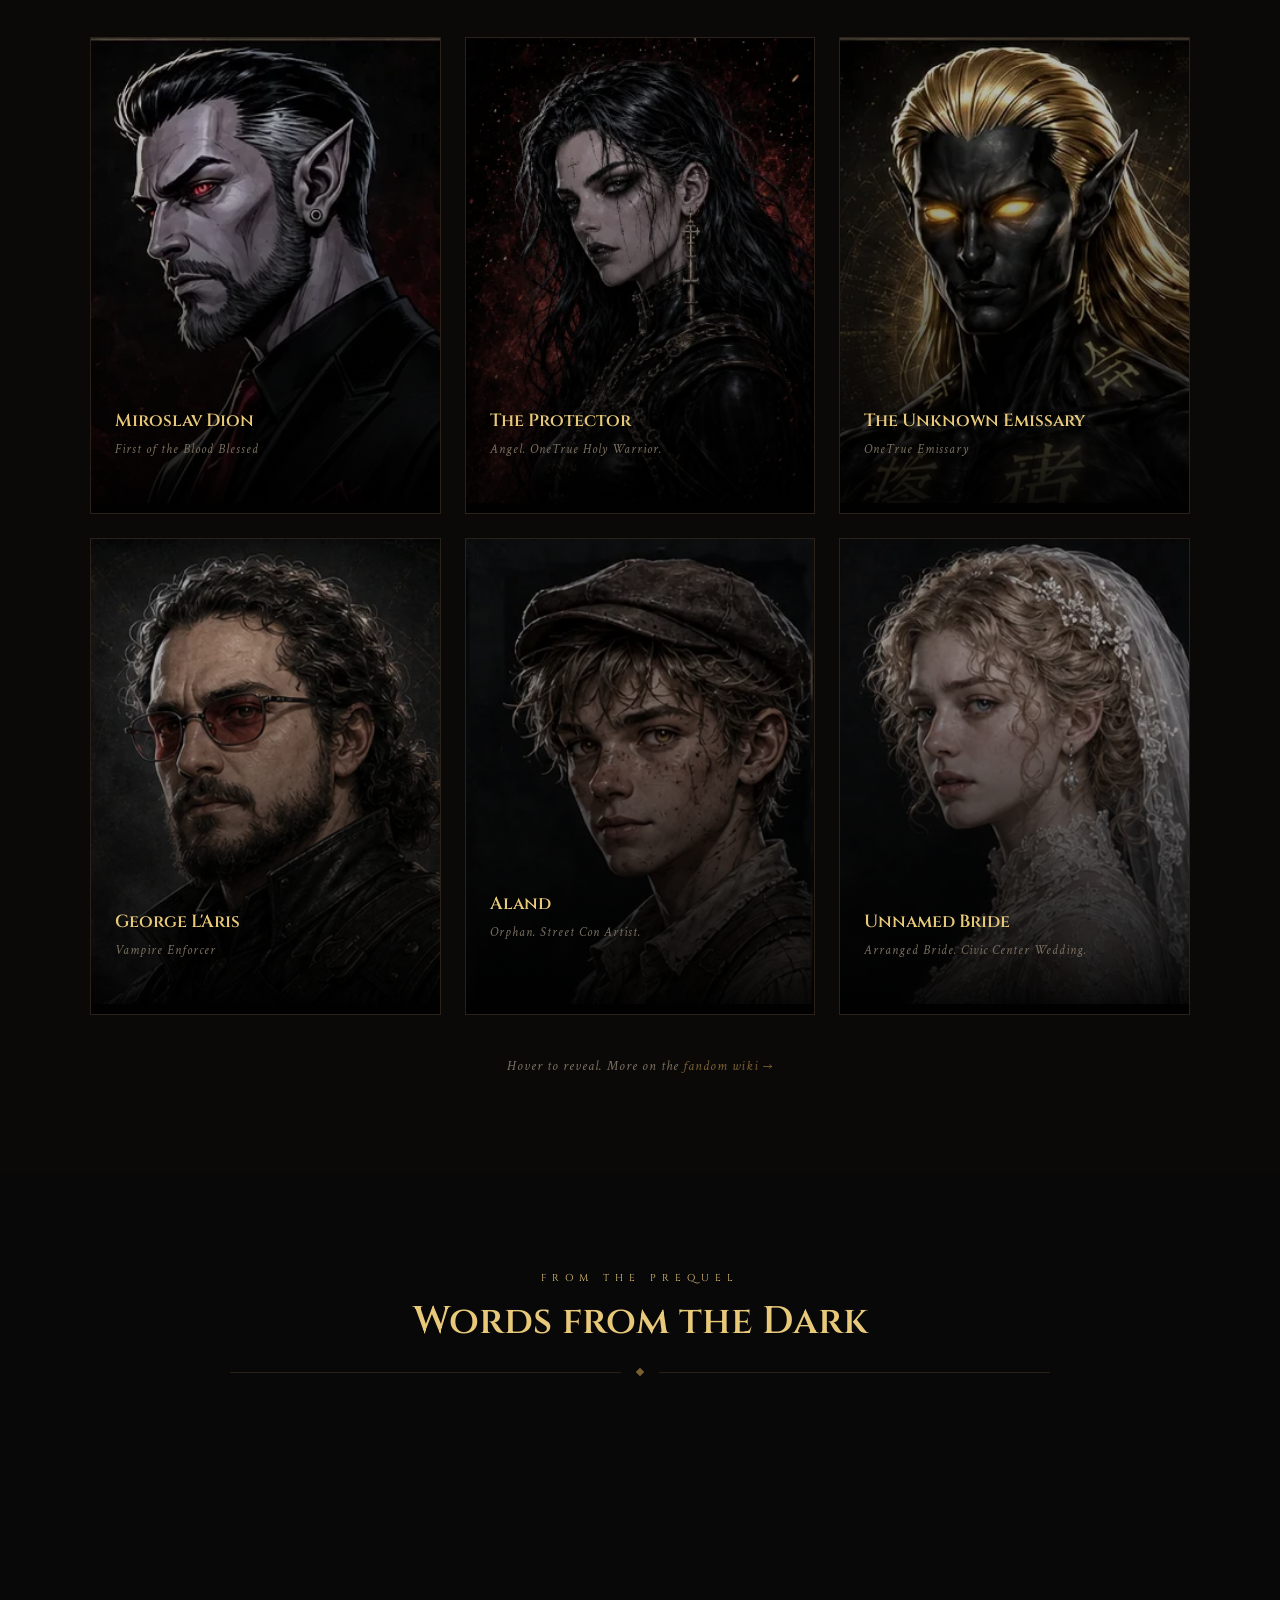
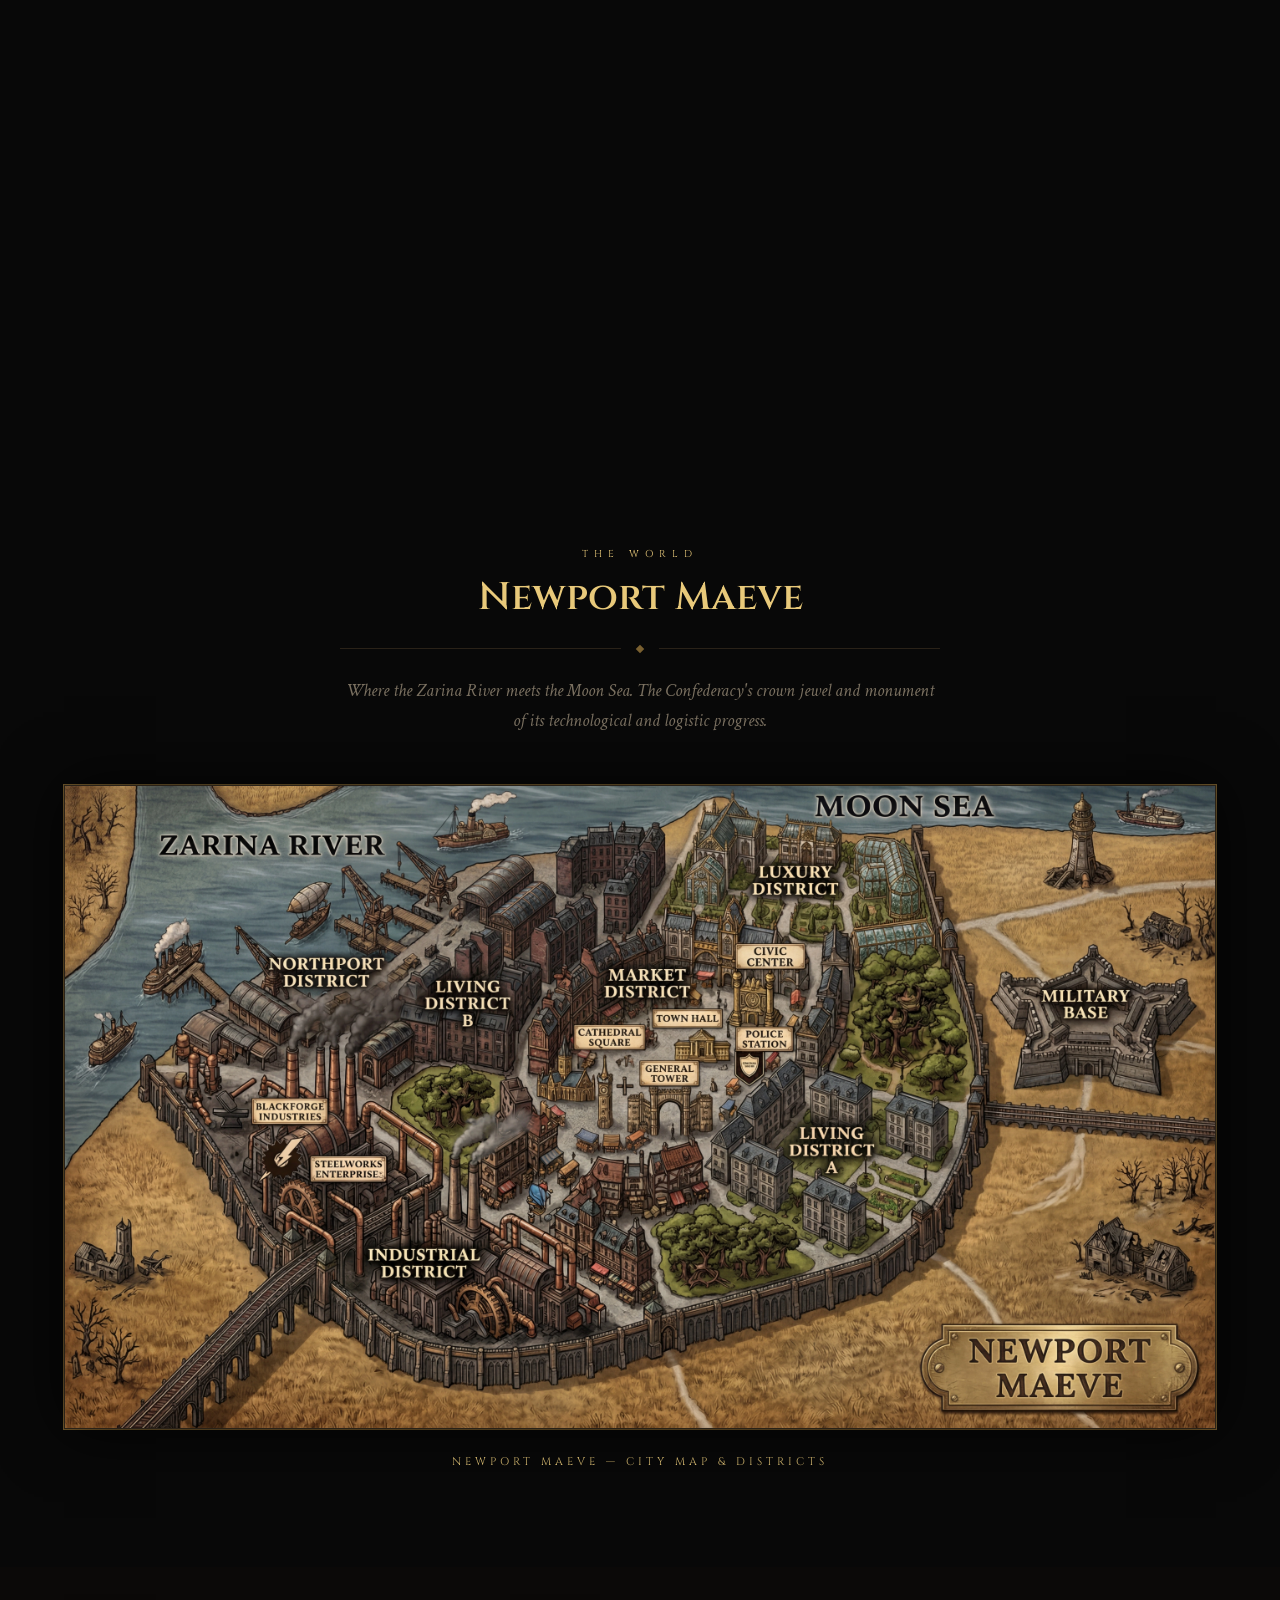
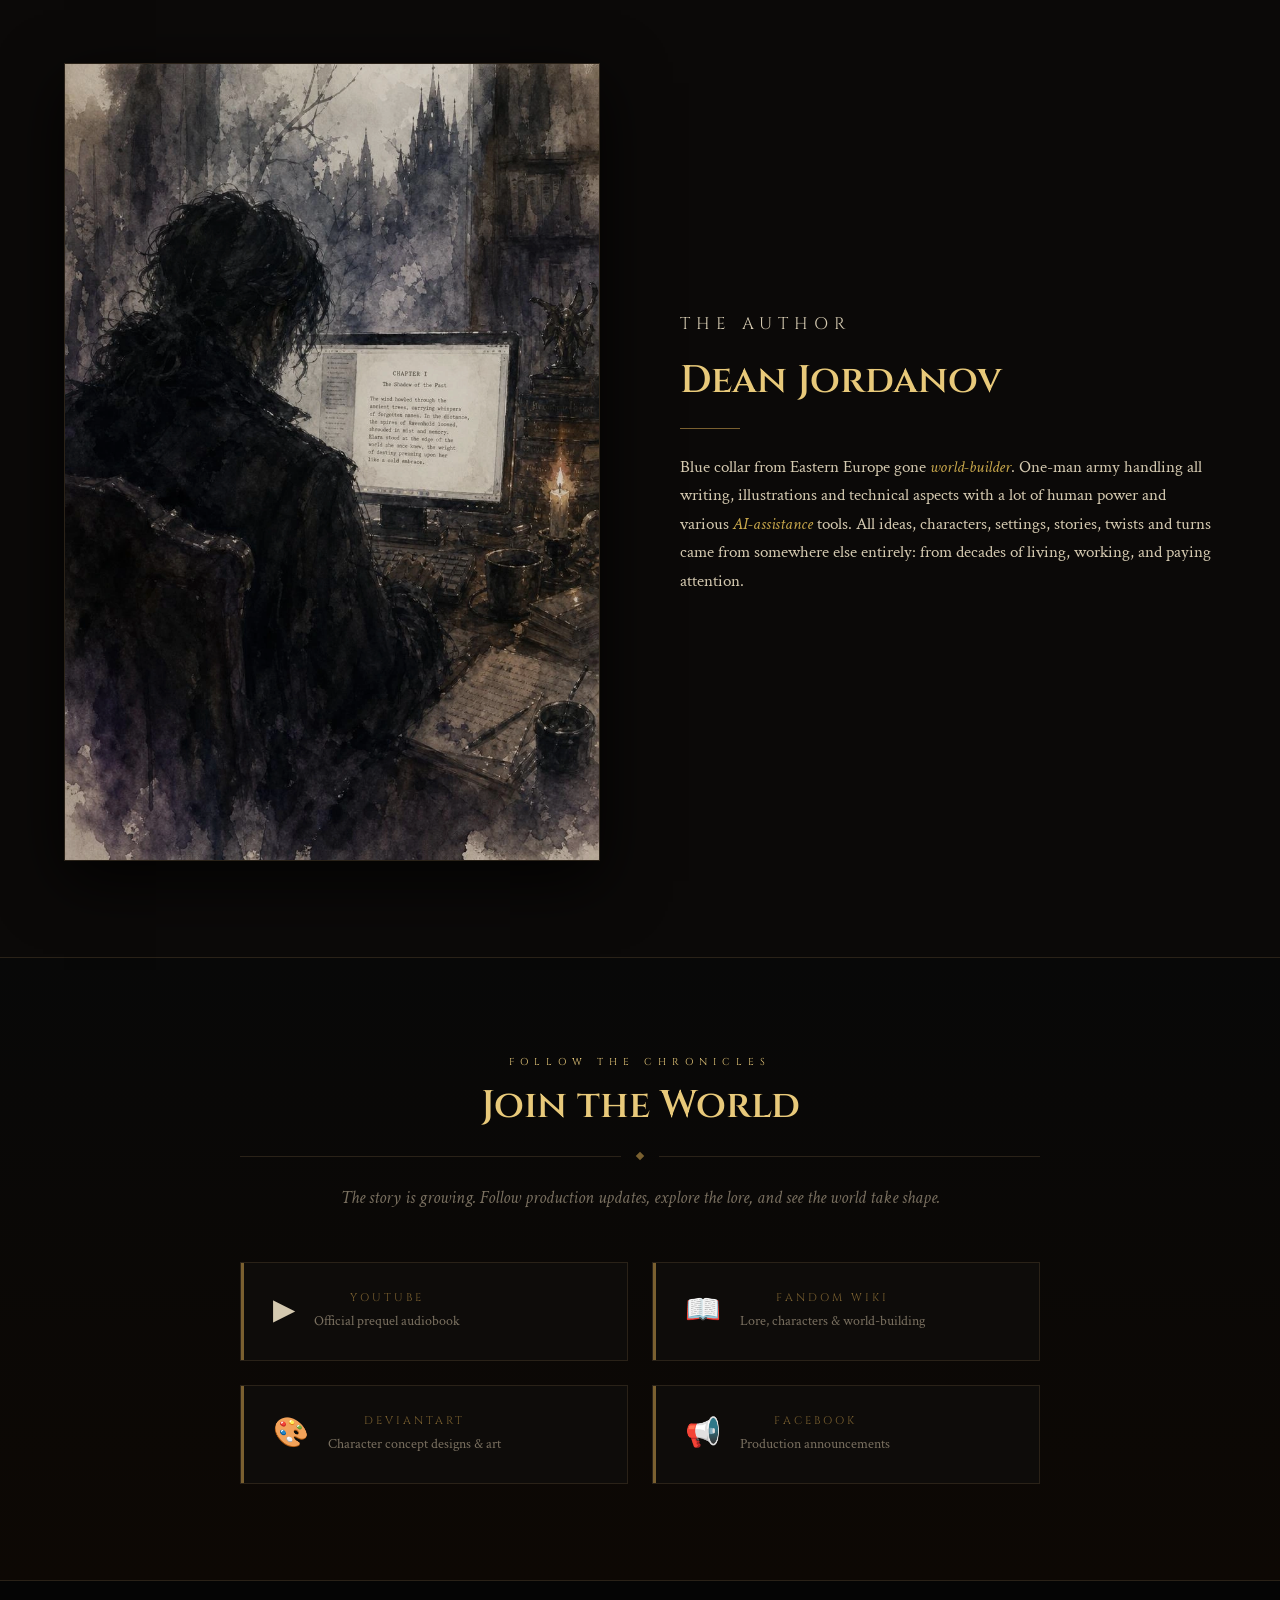
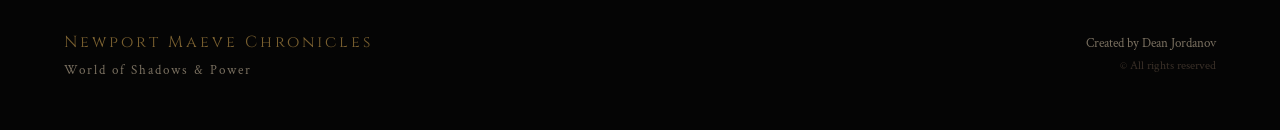
==== commit b958e459: "Add files via upload" ====
--- a/index.html
+++ b/index.html
@@ -35,7 +35,37 @@
   <link rel="preload" as="font" href="assets/fonts/Cinzel,Crimson_Text/Crimson_Text/CrimsonText-SemiBoldItalic.ttf" type="font/ttf" crossorigin>
   <link rel="preload" as="font" href="assets/fonts/Cinzel,Crimson_Text/Crimson_Text/CrimsonText-Bold.ttf" type="font/ttf" crossorigin>
   <link rel="preload" as="font" href="assets/fonts/Cinzel,Crimson_Text/Crimson_Text/CrimsonText-BoldItalic.ttf" type="font/ttf" crossorigin>
-<script type="application/ld+json" src="data/schema.json"></script>
+<script type="application/ld+json">
+{
+  "@context": "https://schema.org",
+  "@type": "BookSeries",
+  "name": "The Newport Maeve Chronicles",
+  "alternateName": "Newport Maeve Chronicles",
+  "author": {
+    "@type": "Person",
+    "name": "Dean Jordanov"
+  },
+  "genre": ["Dark Fantasy", "Urban Gothic", "Gothic Fiction"],
+  "description": "A dark fantasy series set in an alternate world where vampires, angels, and demonic forces exist alongside an industrial-age society of brass, steam, and ruthless ambition. Follows Miroslav Dion, the world's first vampire, as he confronts a demonic threat rising in the city of Newport Maeve.",
+  "inLanguage": "en",
+  "url": "https://newportmaeve.com/",
+  "hasPart": {
+    "@type": "Book",
+    "name": "Miroslav Dion: A Glimpse of Centuries Past",
+    "bookFormat": "https://schema.org/AudiobookFormat",
+    "author": { "@type": "Person", "name": "Dean Jordanov" },
+    "position": "Prequel",
+    "url": "https://youtu.be/gg5DZfQgrho"
+  },
+  "character": [
+    { "@type": "Person", "name": "Miroslav Dion", "url": "https://newportmaeve.com/characters/miroslav-dion.html", "description": "The world's first vampire; owner of the Ironclad Consortium." },
+    { "@type": "Person", "name": "The Protector", "url": "https://newportmaeve.com/characters/the-protector.html", "description": "An angelic warrior assigned to guard Newport Maeve." },
+    { "@type": "Person", "name": "The Unknown Emissary", "url": "https://newportmaeve.com/characters/the-unknown-emissary.html", "description": "A timeless emissary of the One True." },
+    { "@type": "Person", "name": "George L'Aris", "url": "https://newportmaeve.com/characters/george-laris.html", "description": "A vampire enforcer of the Ironclad Consortium." },
+    { "@type": "Person", "name": "Aland", "url": "https://newportmaeve.com/characters/aland.html", "description": "An orphan and street con artist of Newport Maeve." }
+  ]
+}
+</script>
 <link rel="stylesheet" href="css/reset.css">
 <link rel="stylesheet" href="css/general.css">
 <link rel="stylesheet" href="css/typography.css">
@@ -123,7 +153,18 @@
     <div class="ornament"><div class="ornament-line"></div><div class="ornament-diamond"></div><div class="ornament-line"></div></div>
     <p class="section-lead">Immortals and orphans. Angels and enforcers. In Newport Maeve, everyone is something other than what they appear.</p>
   </div>
-  <div class="char-grid"></div>
+  <div class="char-grid">
+    <!-- Static, crawlable fallback. JavaScript replaces this with the visual cards.
+         Visible to search engines / AI fetchers and to no-JS visitors. -->
+    <ul class="char-index">
+      <li><a href="characters/miroslav-dion.html">Miroslav Dion</a> &mdash; First of the BloodBlessed</li>
+      <li><a href="characters/the-protector.html">The Protector</a> &mdash; Angel. OneTrue Holy Warrior.</li>
+      <li><a href="characters/the-unknown-emissary.html">The Unknown Emissary</a> &mdash; OneTrue Emissary</li>
+      <li><a href="characters/george-laris.html">George L'Aris</a> &mdash; Vampire Enforcer</li>
+      <li><a href="characters/aland.html">Aland</a> &mdash; Orphan. Street Con Artist.</li>
+      <li><a href="characters/unnamed-bride.html">Unnamed Bride</a> &mdash; Arranged Bride. Civic Center Wedding.</li>
+    </ul>
+  </div>
   <p class="char-footnote">Hover to reveal. More on the <a href="https://newport-maeve.fandom.com/wiki/Newport_Maeve_Chronicles_Wiki" data-site-link="fandomWiki" target="_blank">fandom wiki &rarr;</a></p>
 </section>
 
@@ -155,9 +196,12 @@
     <p class="section-lead">Where the Zarina River meets the Moon Sea. The Confederacy's crown jewel and monument of its technological and logistic progress.</p>
   </div>
   <div class="map-container">
-    <img src="assets/images/map.webp" alt="..." loading="lazy">
-  </div>
-  <p class="map-caption">Newport Maeve — City Map</p>
+    <a href="city.html" class="map-link" aria-label="Explore Newport Maeve and its districts">
+      <img src="assets/images/map.webp" alt="Illustrated map of Newport Maeve, where the Zarina River meets the Moon Sea" loading="lazy">
+      <span class="map-link-hint">Explore the city &rarr;</span>
+    </a>
+  </div>
+  <p class="map-caption"><a href="city.html" class="map-caption-link">Newport Maeve — City Map &amp; Districts</a></p>
 </section>
 
 <section id="author" class="author-section">
@@ -189,7 +233,7 @@
         <div class="link-icon">&#128214;</div>
         <div><div class="link-label">Fandom Wiki</div><div class="link-desc">Lore, characters &amp; world-building</div></div>
       </a>
-      <a href="https://www.deviantart.com/deant01/gallery/92908164/Newport Maeve-chroncles-art" data-site-link="deviantArt" target="_blank" rel="noopener" class="link-card">
+      <a href="https://www.deviantart.com/deant01/gallery/92908164/newport-maeve-chroncles-art" data-site-link="deviantArt" target="_blank" rel="noopener" class="link-card">
         <div class="link-icon">&#127912;</div>
         <div><div class="link-label">DeviantArt</div><div class="link-desc">Character concept designs &amp; art</div></div>
       </a>
--- a/css/components/characters.css
+++ b/css/components/characters.css
@@ -12,48 +12,69 @@
 .char-grid {
   display: grid;
   grid-template-columns: repeat(3, 1fr);
-  gap: 2px;
-  max-width: 1400px;
+  gap: 1.5rem;
+  max-width: 1100px;
   margin: 0 auto;
-  /* Reserve vertical space before cards are loaded to avoid layout jump
-     Card aspect ratio is 16/9; reserve ~2 rows on desktop so section
-     has enough height when content is loaded. Uses min() so it respects
-     the container max-width. */
-  /* Use viewport height in min() to avoid percentage resolution issues in calc() */
-  min-height: calc((min(100vh 1400px) / 3) * (9/16) * 2);
+  /* Reserve vertical space before cards load to reduce layout shift.
+     Cards are 3/4 portrait; reserve ~2 rows on desktop. */
+  min-height: calc((min(100vw, 1100px) / 3) * (4/3) * 2);
 }
 
+/* The whole card is a link */
 .char-card {
+  display: block;
+  text-decoration: none;
+  color: inherit;
   position: relative;
+  cursor: pointer;
+  border: 1px solid var(--border);
+  background: var(--bg-card);
   overflow: hidden;
-  aspect-ratio: 16/9;
-  cursor: pointer;
-  background: #000;
+  transition: transform 0.3s ease, border-color 0.3s ease, box-shadow 0.3s ease;
 }
 
-.char-card img {
+/* Portrait frame — mirrors the gallery slots on character pages */
+.char-frame {
+  aspect-ratio: 3 / 4;
+  position: relative;
+  background:
+    repeating-linear-gradient(45deg, rgba(122, 96, 48, 0.05) 0 10px, transparent 10px 20px),
+    var(--bg-deep);
+  display: flex;
+  align-items: center;
+  justify-content: center;
+  overflow: hidden;
+}
+
+.char-frame img {
   width: 100%;
   height: 100%;
   object-fit: cover;
   object-position: center top;
   transition: transform 0.6s ease, filter 0.6s ease;
-  filter: brightness(0.7) saturate(0.8);
+  filter: brightness(0.72) saturate(0.85);
 }
 
-.char-card:hover img {
-  transform: scale(1.05);
-  filter: brightness(0.9) saturate(1);
+.char-frame .frame-empty {
+  font-family: 'Cinzel', serif;
+  font-size: 10px;
+  letter-spacing: 2px;
+  text-transform: uppercase;
+  color: var(--text-dim);
+  opacity: 0.5;
 }
 
+/* Text overlay (kept as before: name+role visible, quote on hover) */
 .char-card-overlay {
   position: absolute;
   inset: 0;
-  background: linear-gradient(to top, rgba(0, 0, 0, 0.95) 0%, rgba(0, 0, 0, 0.3) 50%, transparent 100%);
+  background: linear-gradient(to top, rgba(0, 0, 0, 0.95) 0%, rgba(0, 0, 0, 0.35) 45%, transparent 75%);
   display: flex;
   flex-direction: column;
   justify-content: flex-end;
   padding: 1.5rem;
   transition: opacity 0.3s;
+  pointer-events: none;
 }
 
 .char-card-name {
@@ -84,13 +105,26 @@
   padding-left: 0.6rem;
 }
 
+/* Hover highlight: lift, gold border, soft glow, brighten art, reveal quote */
+.char-card:hover {
+  transform: translateY(-4px);
+  border-color: var(--gold-dim);
+  box-shadow: 0 14px 40px rgba(0, 0, 0, 0.7), 0 0 0 1px var(--gold-dim);
+}
+
+.char-card:hover .char-frame img {
+  transform: scale(1.05);
+  filter: brightness(0.95) saturate(1);
+}
+
 .char-card:hover .char-card-quote {
   opacity: 1;
   transform: translateY(0);
 }
 
+/* Corner arrow hint (links to the character page) */
 .char-card::after {
-  content: '\2922';
+  content: '\2197';
   position: absolute;
   top: 0.8rem;
   right: 0.9rem;
@@ -100,15 +134,16 @@
   transition: opacity 0.3s;
   text-shadow: 0 0 8px rgba(0, 0, 0, 0.9);
   pointer-events: none;
+  z-index: 2;
 }
 
 .char-card:hover::after {
-  opacity: 0.85;
+  opacity: 0.9;
 }
 
 .char-footnote {
   text-align: center;
-  margin-top: 2rem;
+  margin-top: 2.5rem;
   font-size: 0.85rem;
   color: var(--text-dim);
   font-style: italic;
@@ -123,15 +158,41 @@
 @media (max-width: 900px) {
   .char-grid {
     grid-template-columns: 1fr 1fr;
-    /* 2 columns: reserve ~3 rows */
-    min-height: calc((min(100vh, 1400px) / 2) * (9/16) * 3);
+    gap: 1.2rem;
+    min-height: calc((min(100vw, 1100px) / 2) * (4/3) * 3);
   }
 }
 
 @media (max-width: 600px) {
   .char-grid {
     grid-template-columns: 1fr;
-    /* 1 column: reserve ~4 rows */
-    min-height: calc((min(100vh, 1400px) / 1) * (9/16) * 4);
+    gap: 1.2rem;
+    min-height: auto;
   }
 }
+
+/* Static crawlable character index (fallback shown when JS hasn't replaced the grid).
+   Styled so no-JS visitors and crawlers still get a tidy, on-brand list. */
+.char-index {
+  grid-column: 1 / -1;
+  list-style: none;
+  max-width: 700px;
+  margin: 0 auto;
+  padding: 0;
+  text-align: left;
+}
+.char-index li {
+  padding: 0.9rem 0;
+  border-bottom: 1px solid var(--border);
+  color: var(--text-dim);
+}
+.char-index li:last-child { border-bottom: none; }
+.char-index a {
+  font-family: 'Cinzel', serif;
+  font-size: 1rem;
+  letter-spacing: 1px;
+  color: var(--gold-light);
+  text-decoration: none;
+  transition: color 0.3s;
+}
+.char-index a:hover { color: var(--gold); }
--- a/css/components/map.css
+++ b/css/components/map.css
@@ -21,7 +21,7 @@
   width: 100%;
   display: block;
   transition: transform 0.4s ease;
-  cursor: zoom-in;
+  cursor: pointer;
 }
 
 .map-container:hover img {
@@ -36,3 +36,34 @@
   margin-top: 1.5rem;
   text-transform: uppercase;
 }
+
+/* Map now links to the city page */
+.map-link { display: block; position: relative; cursor: pointer; }
+.map-link img { width: 100%; display: block; }
+.map-link-hint {
+  position: absolute;
+  bottom: 1.25rem;
+  right: 1.25rem;
+  font-family: 'Cinzel', serif;
+  font-size: 11px;
+  letter-spacing: 3px;
+  text-transform: uppercase;
+  color: var(--gold-light);
+  background: rgba(8, 8, 8, 0.78);
+  border: 1px solid var(--gold-dim);
+  padding: 10px 18px;
+  opacity: 0;
+  transform: translateY(8px);
+  transition: opacity 0.35s ease, transform 0.35s ease;
+  pointer-events: none;
+}
+.map-container:hover .map-link-hint {
+  opacity: 1;
+  transform: translateY(0);
+}
+.map-caption-link {
+  color: inherit;
+  text-decoration: none;
+  transition: color 0.3s;
+}
+.map-caption-link:hover { color: var(--gold); }
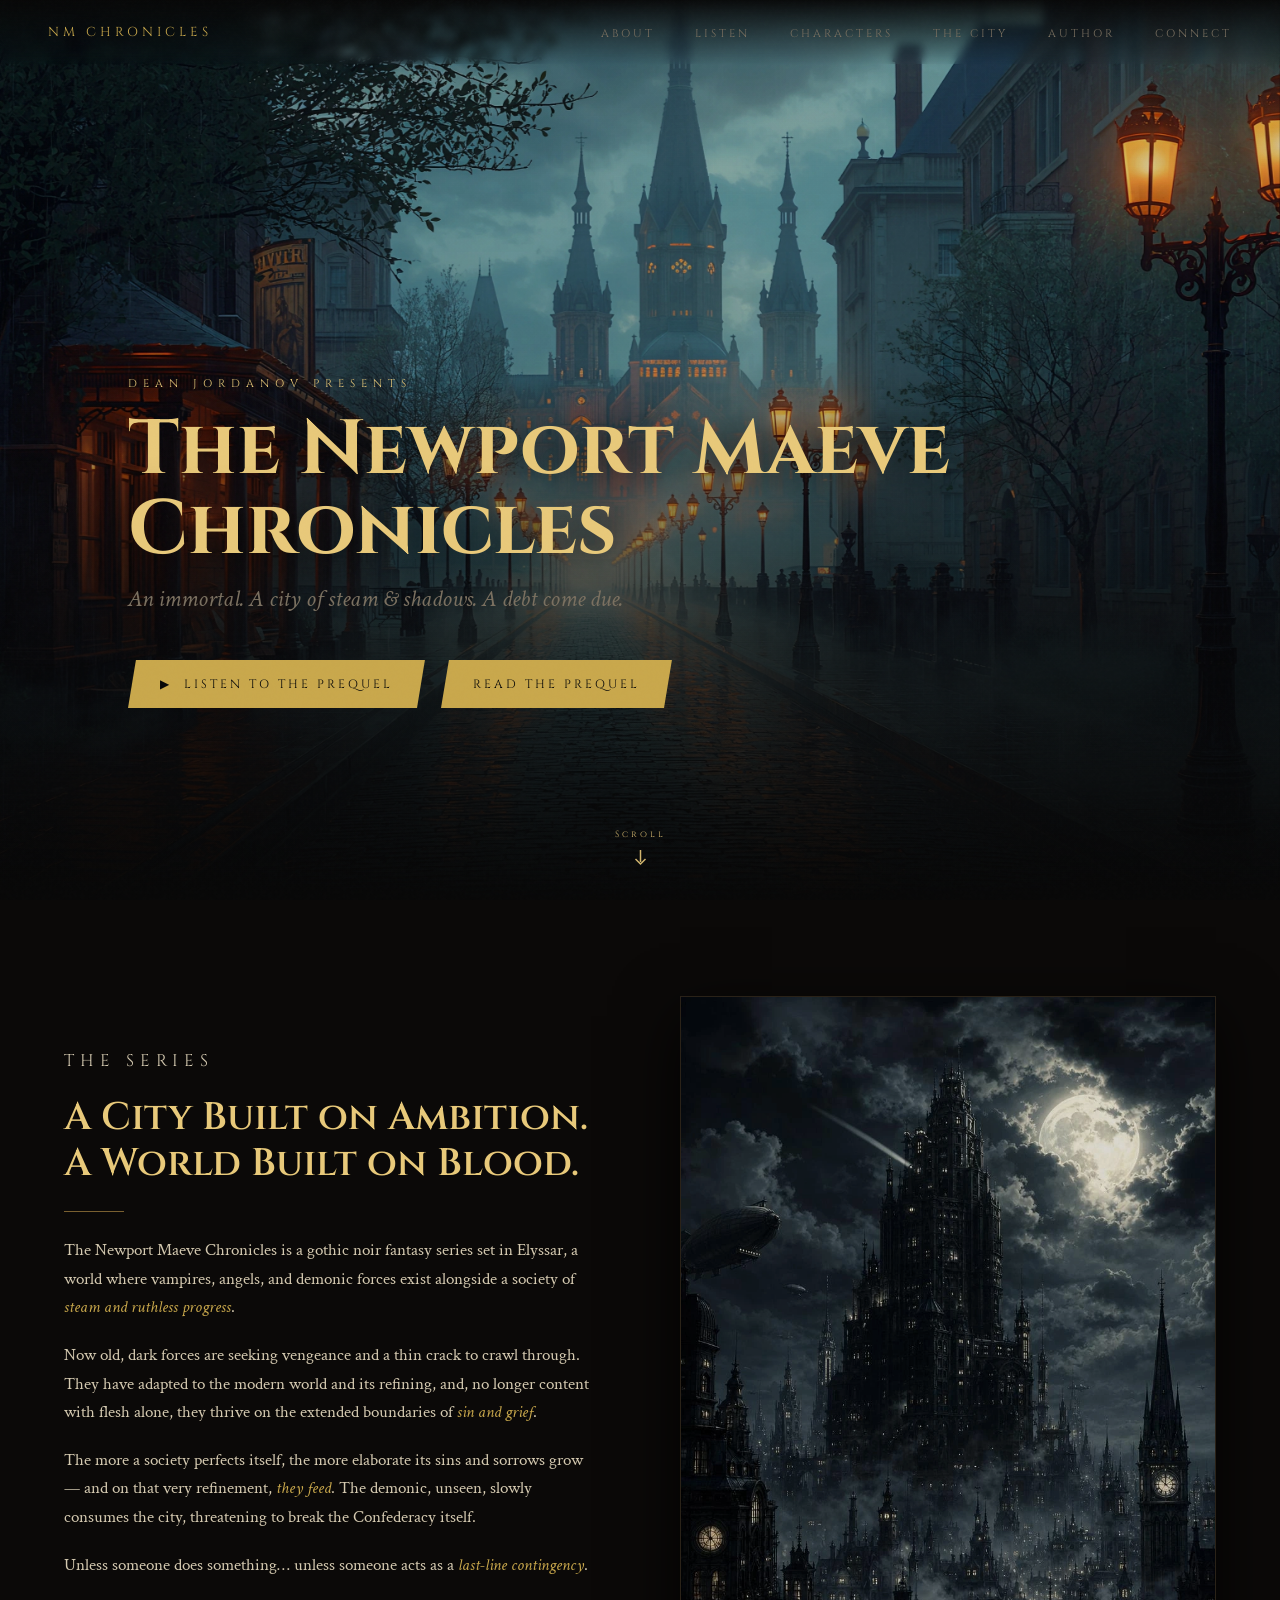
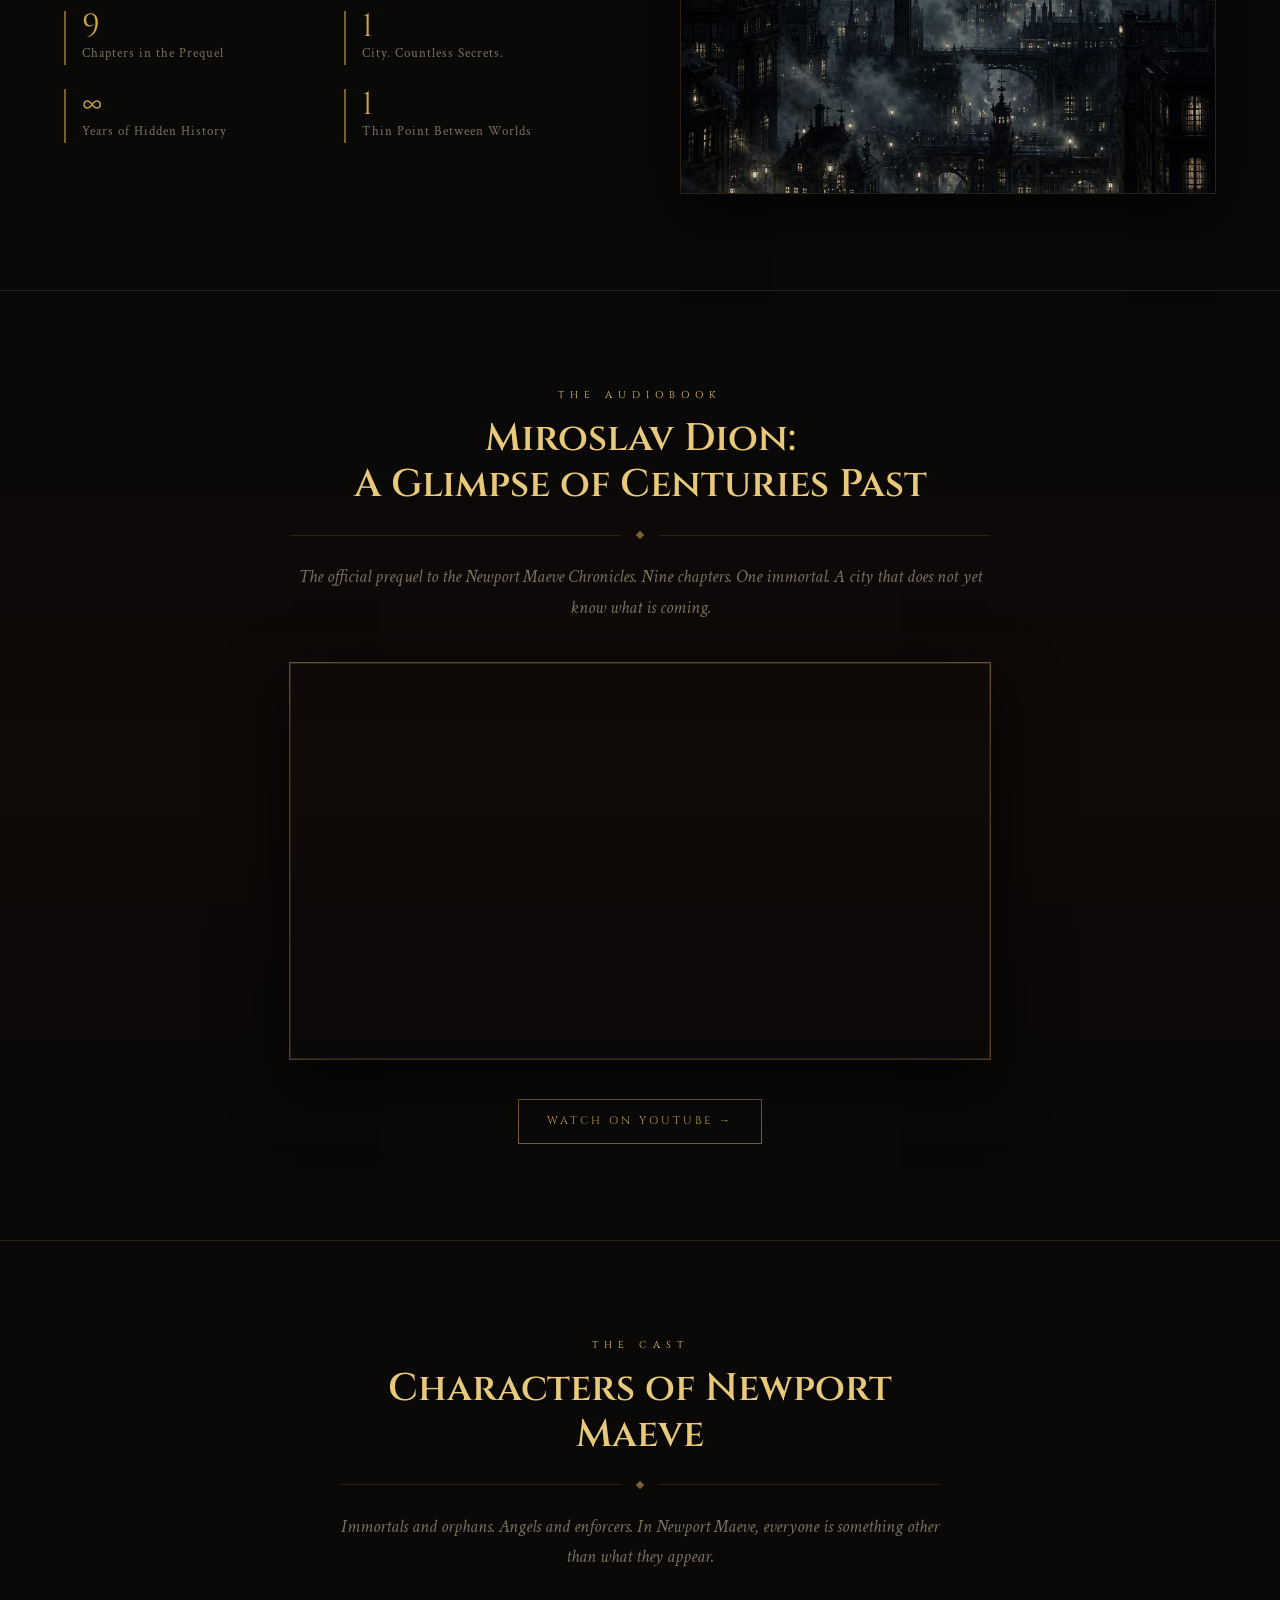
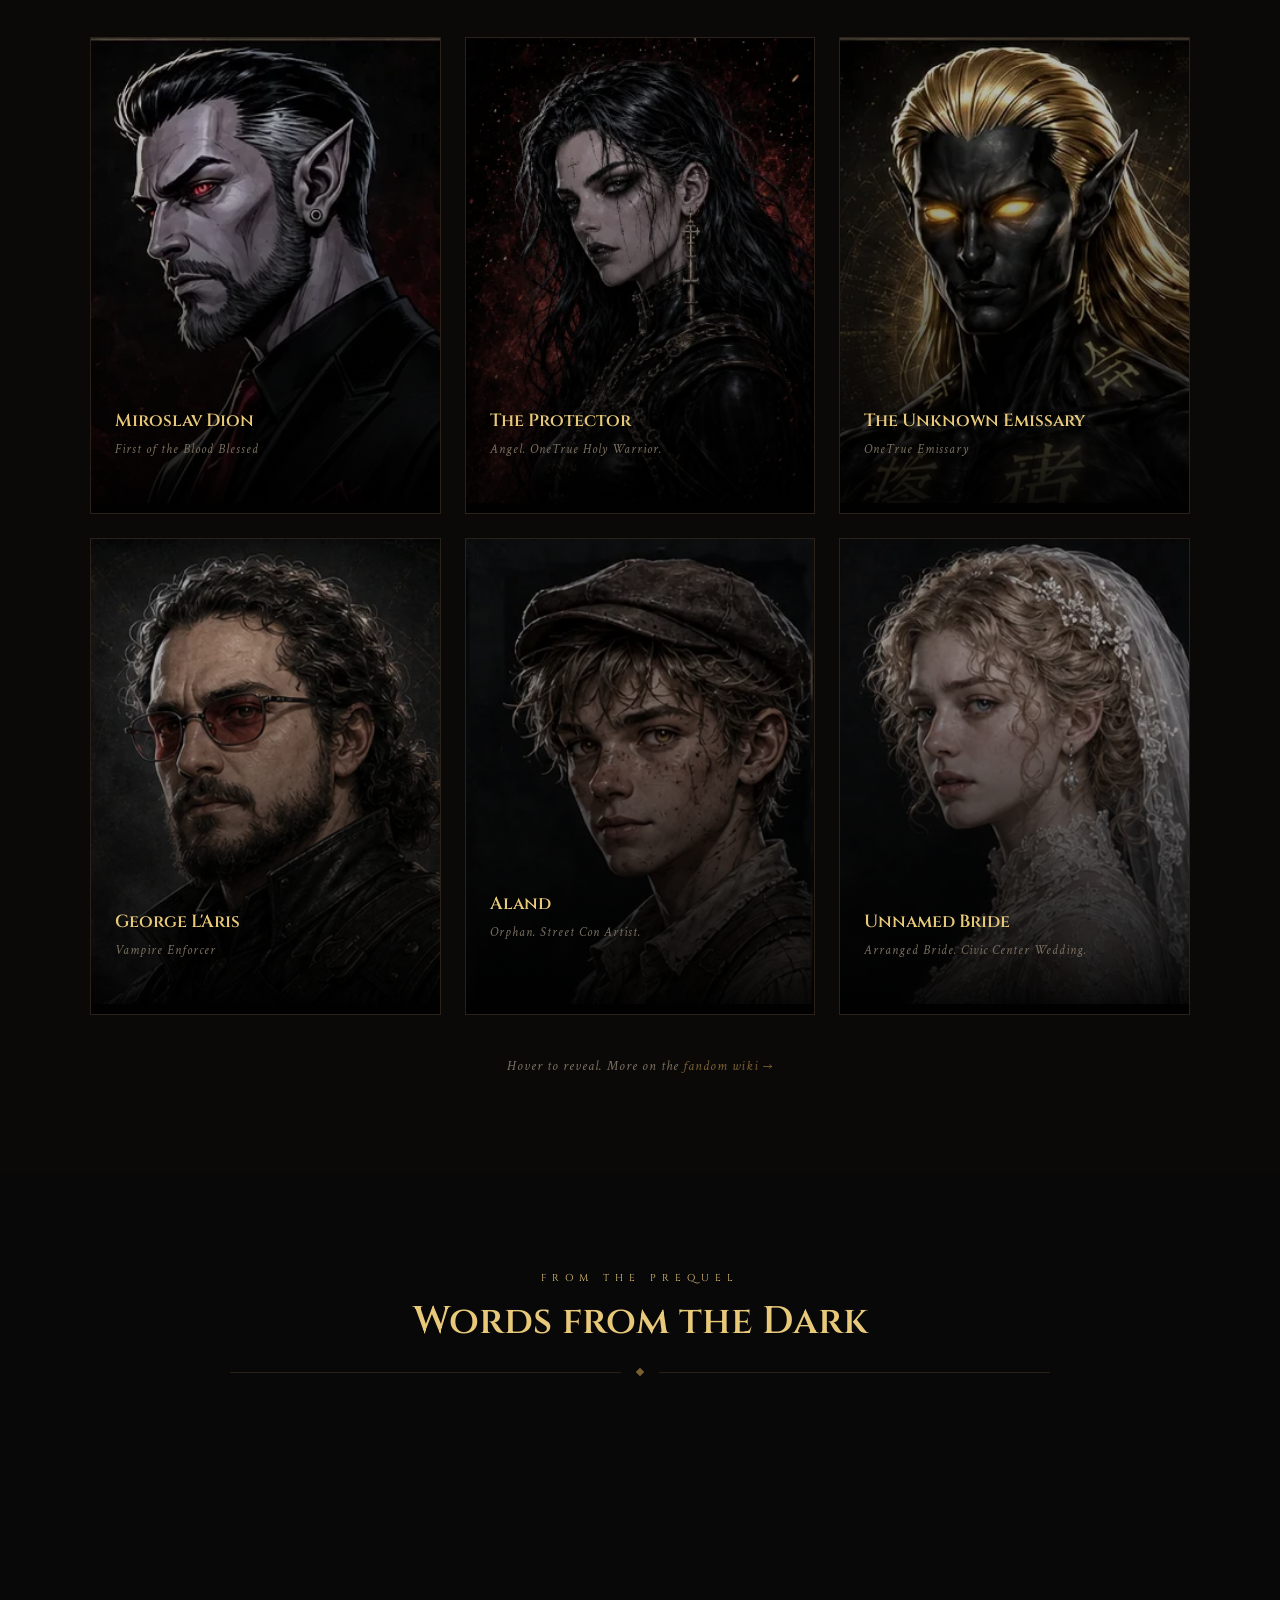
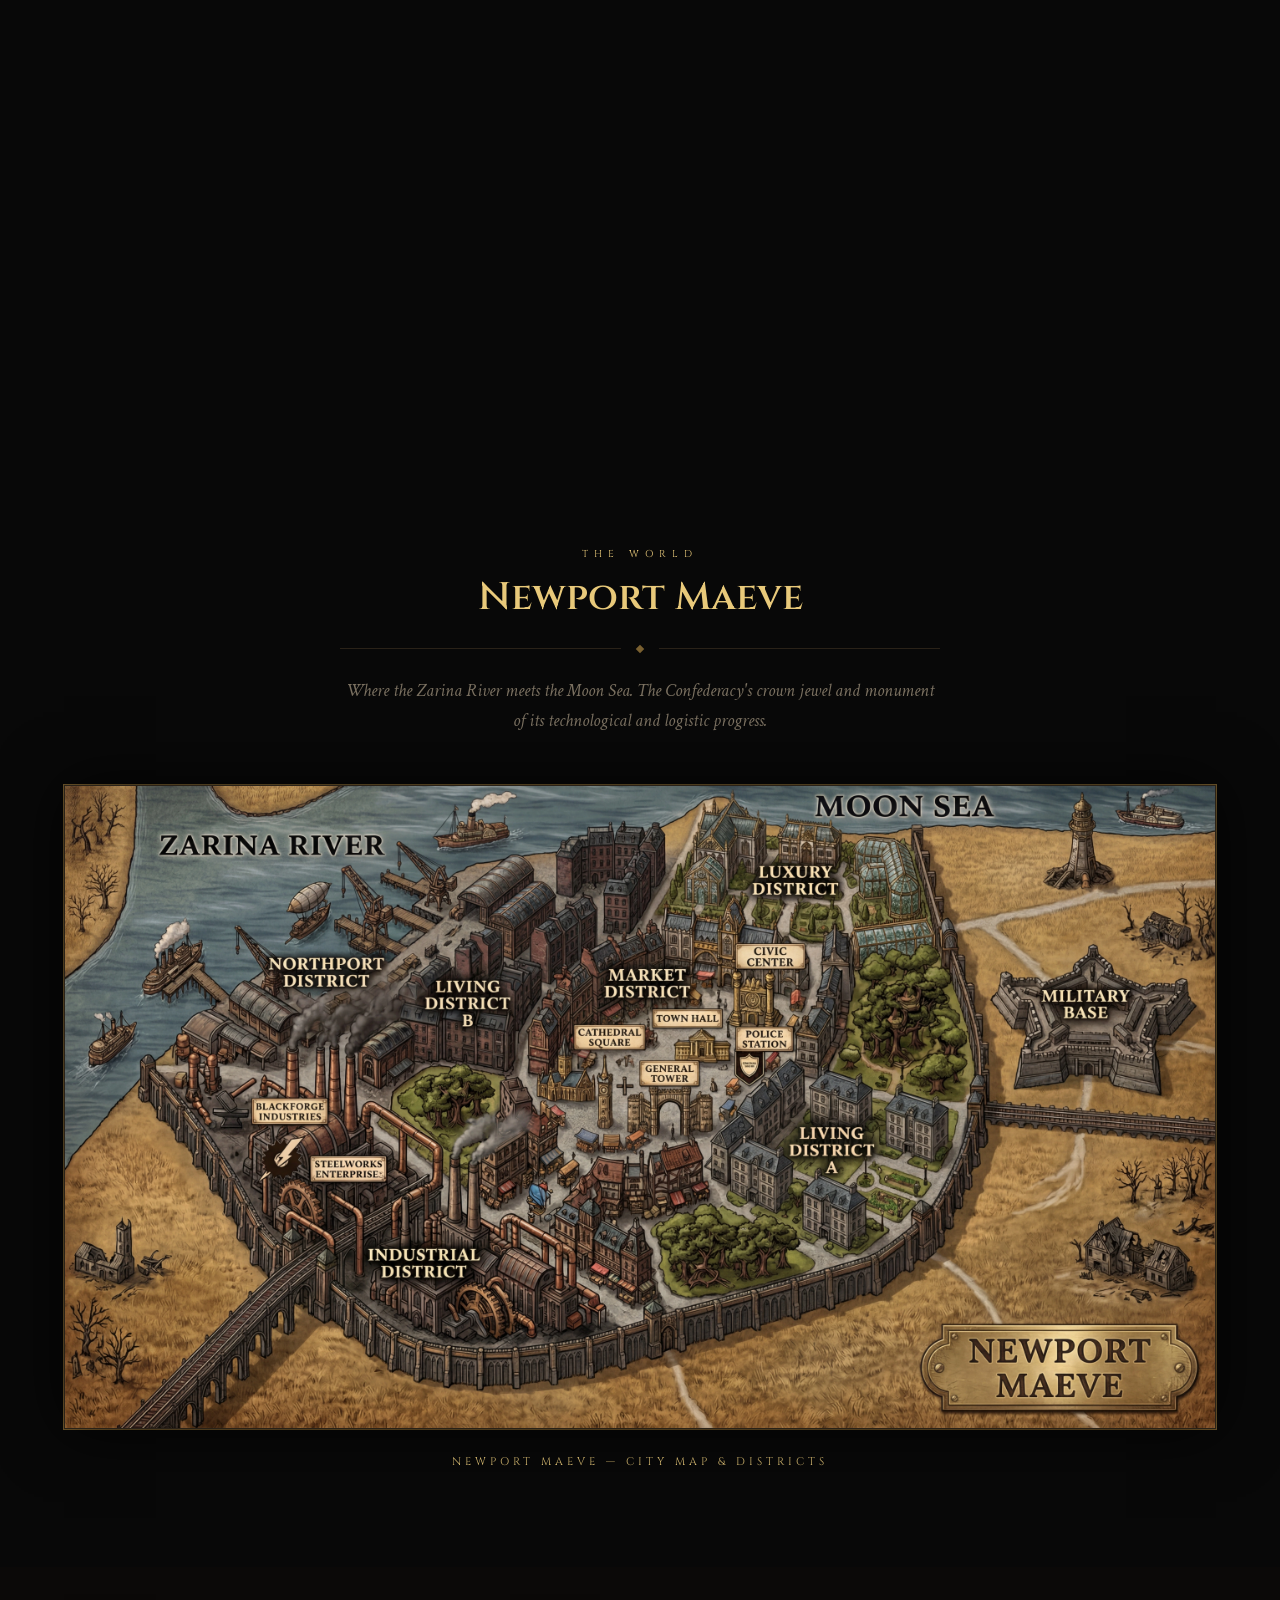
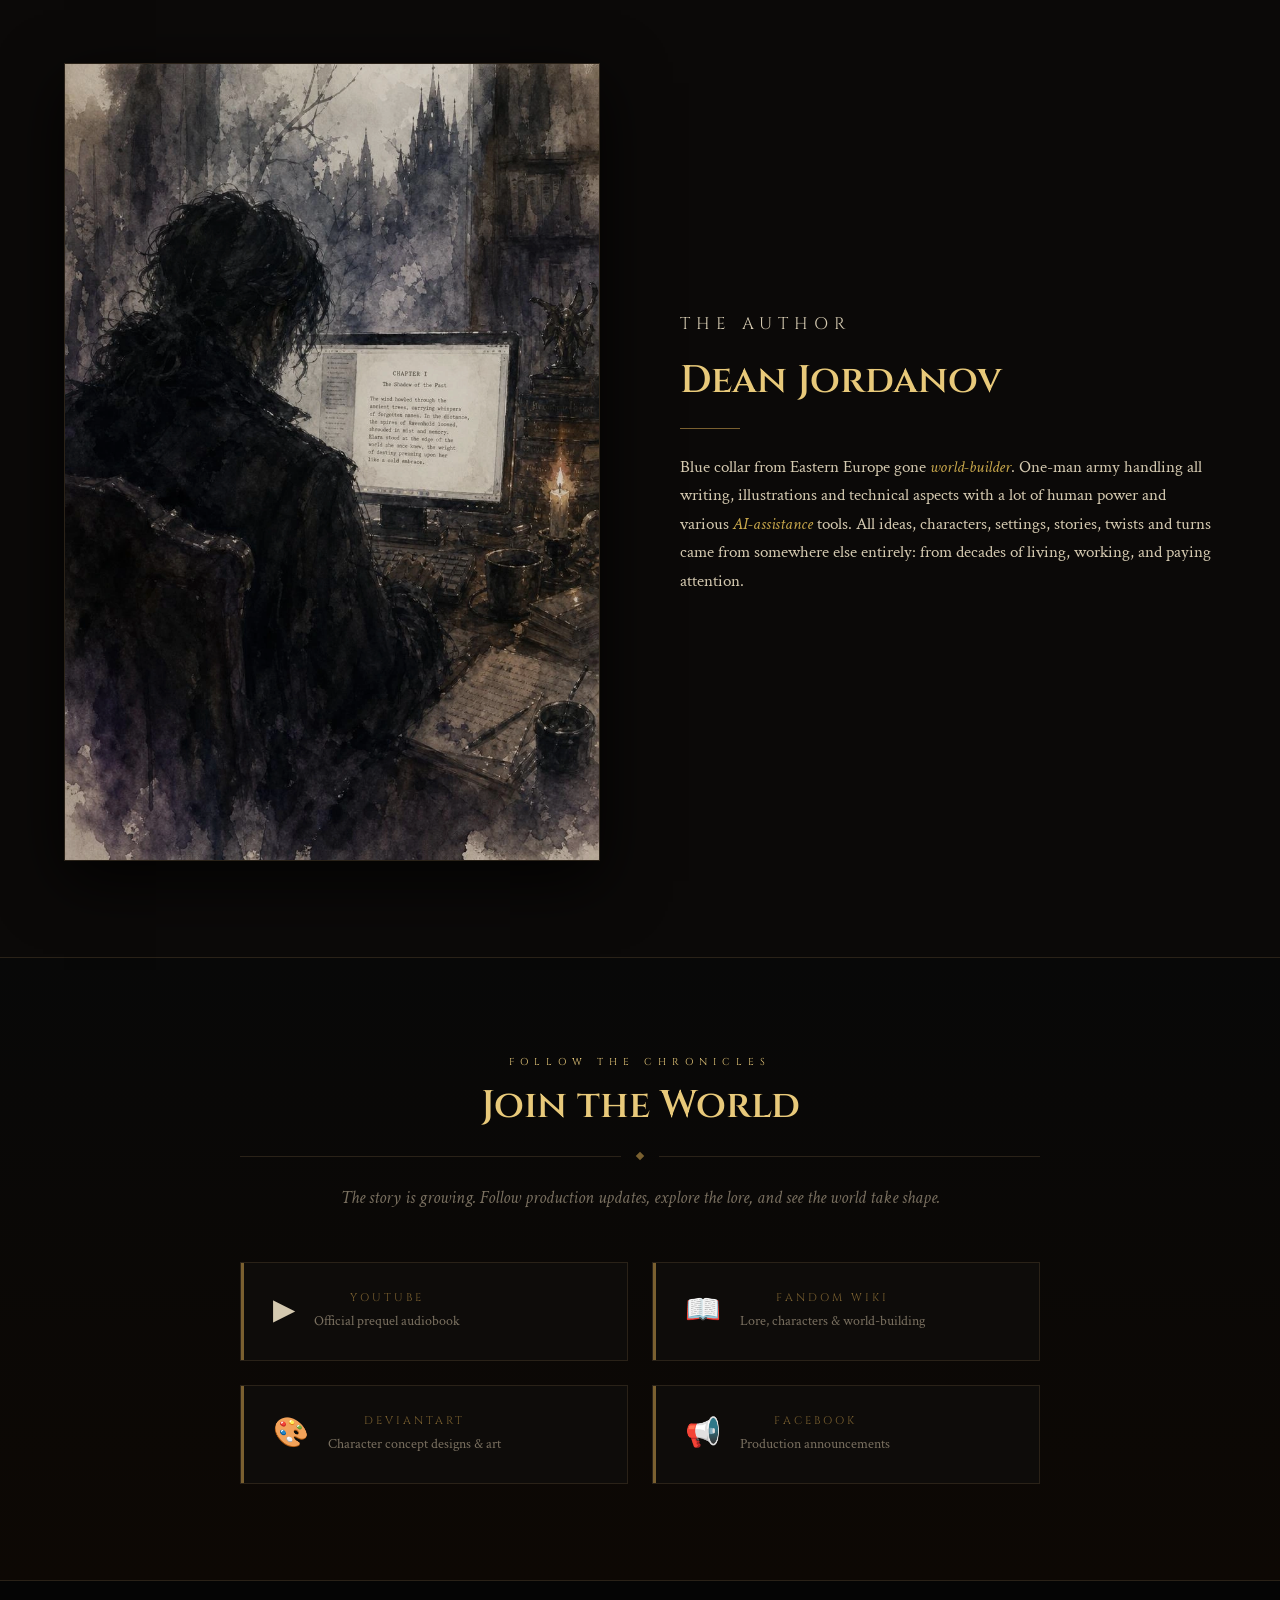
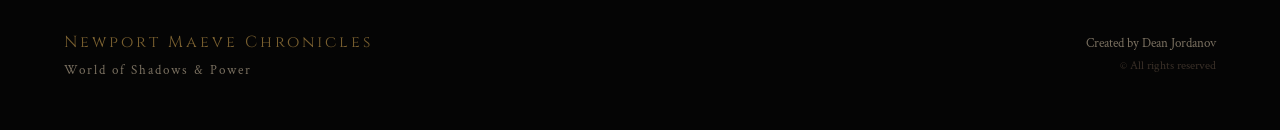
==== commit eda9709b: "Link homepage to prequel reading page" ====
--- a/index.html
+++ b/index.html
@@ -1,6 +1,23 @@
 <!DOCTYPE html>
 <html lang="en">
 <head>
+  <!-- Google tag (gtag.js) -->
+<script async src="https://www.googletagmanager.com/gtag/js?id=G-B957P8VEGG"></script>
+<script>
+  window.dataLayer = window.dataLayer || [];
+  function gtag(){dataLayer.push(arguments);}
+  gtag('js', new Date());
+
+  gtag('config', 'G-B957P8VEGG');
+</script>
+  <!-- MS Clarity -->
+<script type="text/javascript">
+    (function(c,l,a,r,i,t,y){
+        c[a]=c[a]||function(){(c[a].q=c[a].q||[]).push(arguments)};
+        t=l.createElement(r);t.async=1;t.src="https://www.clarity.ms/tag/"+i;
+        y=l.getElementsByTagName(r)[0];y.parentNode.insertBefore(t,y);
+    })(window, document, "clarity", "script", "xmsjmgkw6e");
+</script>
 <meta charset="UTF-8">
 <meta name="viewport" content="width=device-width, initial-scale=1.0">
 <meta name="robots" content="index, follow">
@@ -102,7 +119,10 @@
     <p class="hero-eyebrow">Dean Jordanov presents</p>
     <h1 class="hero-title">The Newport Maeve<br>Chronicles</h1>
     <p class="hero-subtitle">An immortal. A city of steam &amp; shadows. A debt come due.</p>
-    <a href="https://youtu.be/gg5DZfQgrho?si=nwGPkU6QQ4LaS6uQ" data-site-link="youtube" target="_blank" rel="noopener" class="hero-cta">&#9654;&nbsp; Listen to the Prequel</a>
+    <div class="hero-actions">
+      <a href="https://youtu.be/gg5DZfQgrho?si=nwGPkU6QQ4LaS6uQ" data-site-link="youtube" target="_blank" rel="noopener" class="hero-cta">&#9654;&nbsp; Listen to the Prequel</a>
+      <a href="read.html" class="hero-cta">Read the Prequel</a>
+    </div>
   </div>
   <div class="scroll-hint">
     <span>Scroll</span>
@@ -261,4 +281,4 @@
 
 <script type="module" src="js/main.js"></script>
 </body>
-</html>+</html>
--- a/css/components/hero.css
+++ b/css/components/hero.css
@@ -74,6 +74,13 @@
   margin-bottom: 2.5rem;
 }
 
+.hero-actions {
+  display: flex;
+  flex-wrap: wrap;
+  align-items: center;
+  gap: 1rem;
+}
+
 .hero-cta {
   display: inline-flex;
   align-items: center;
